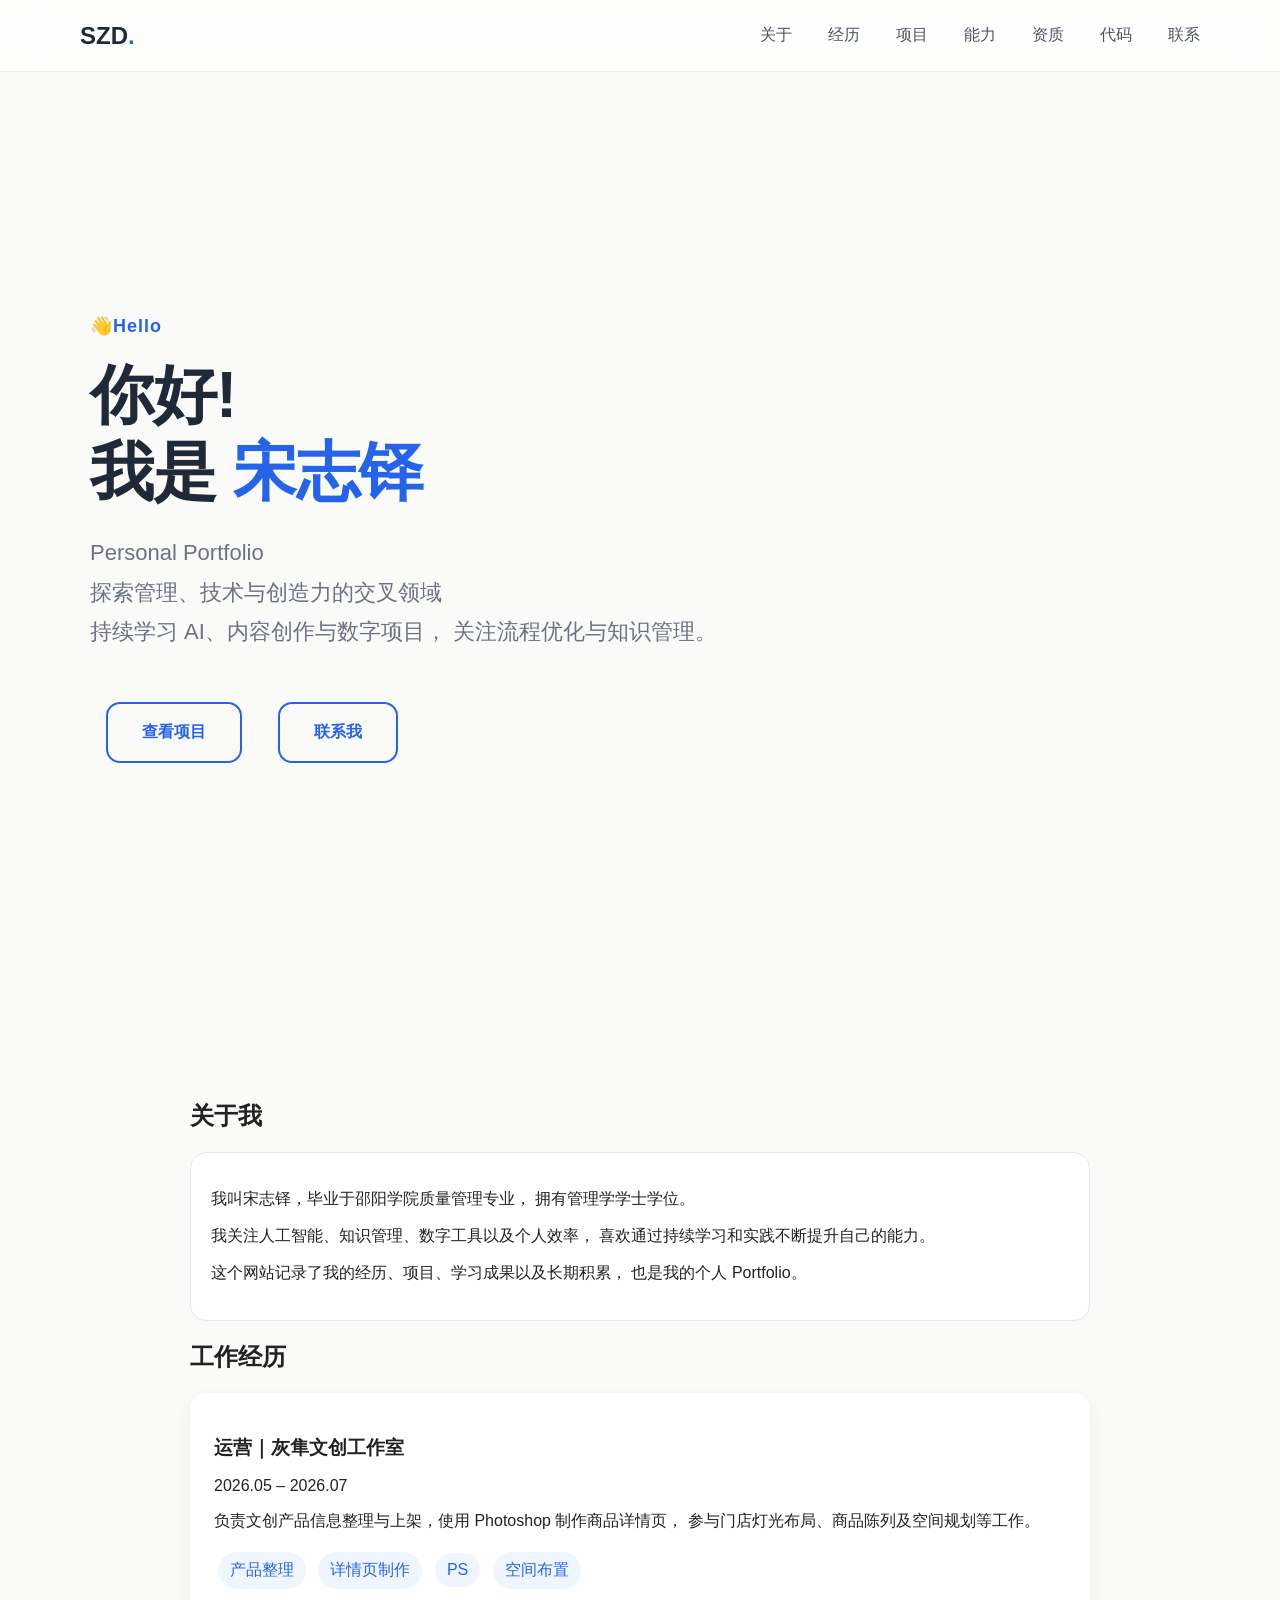
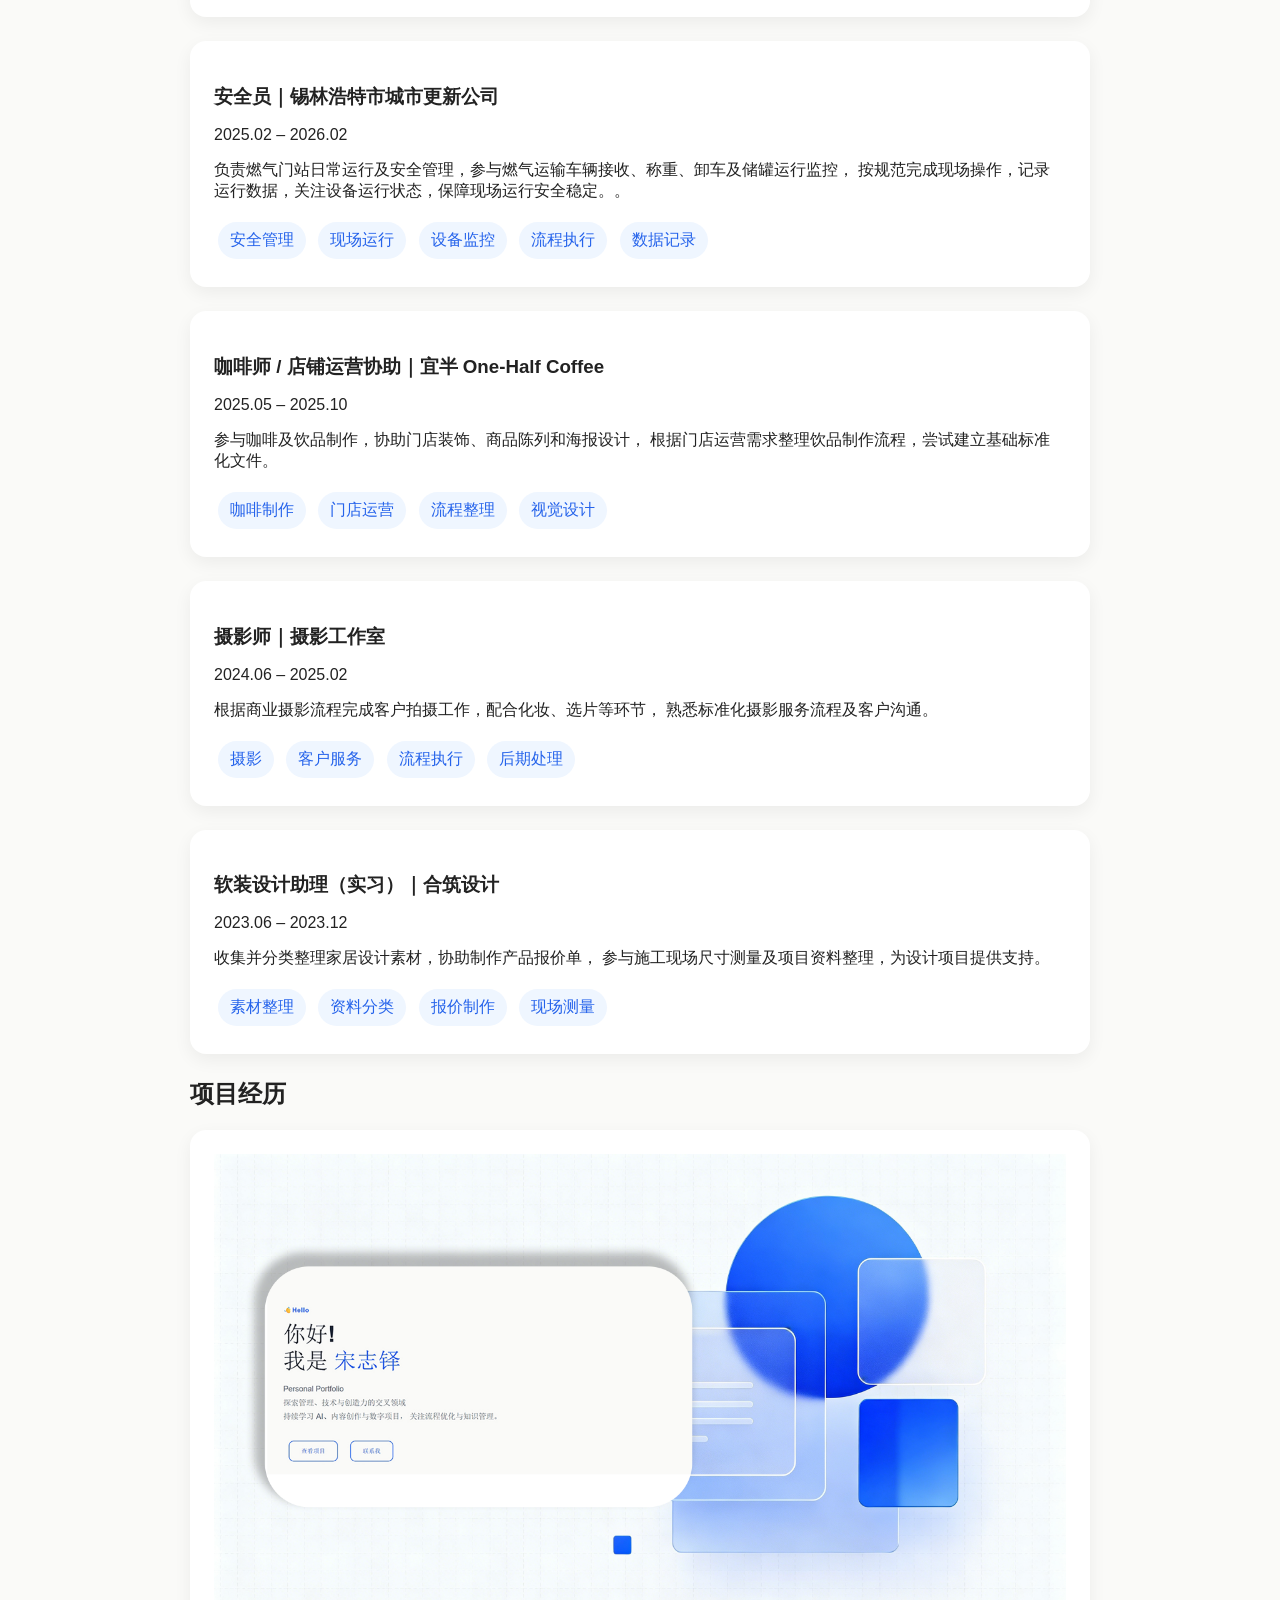
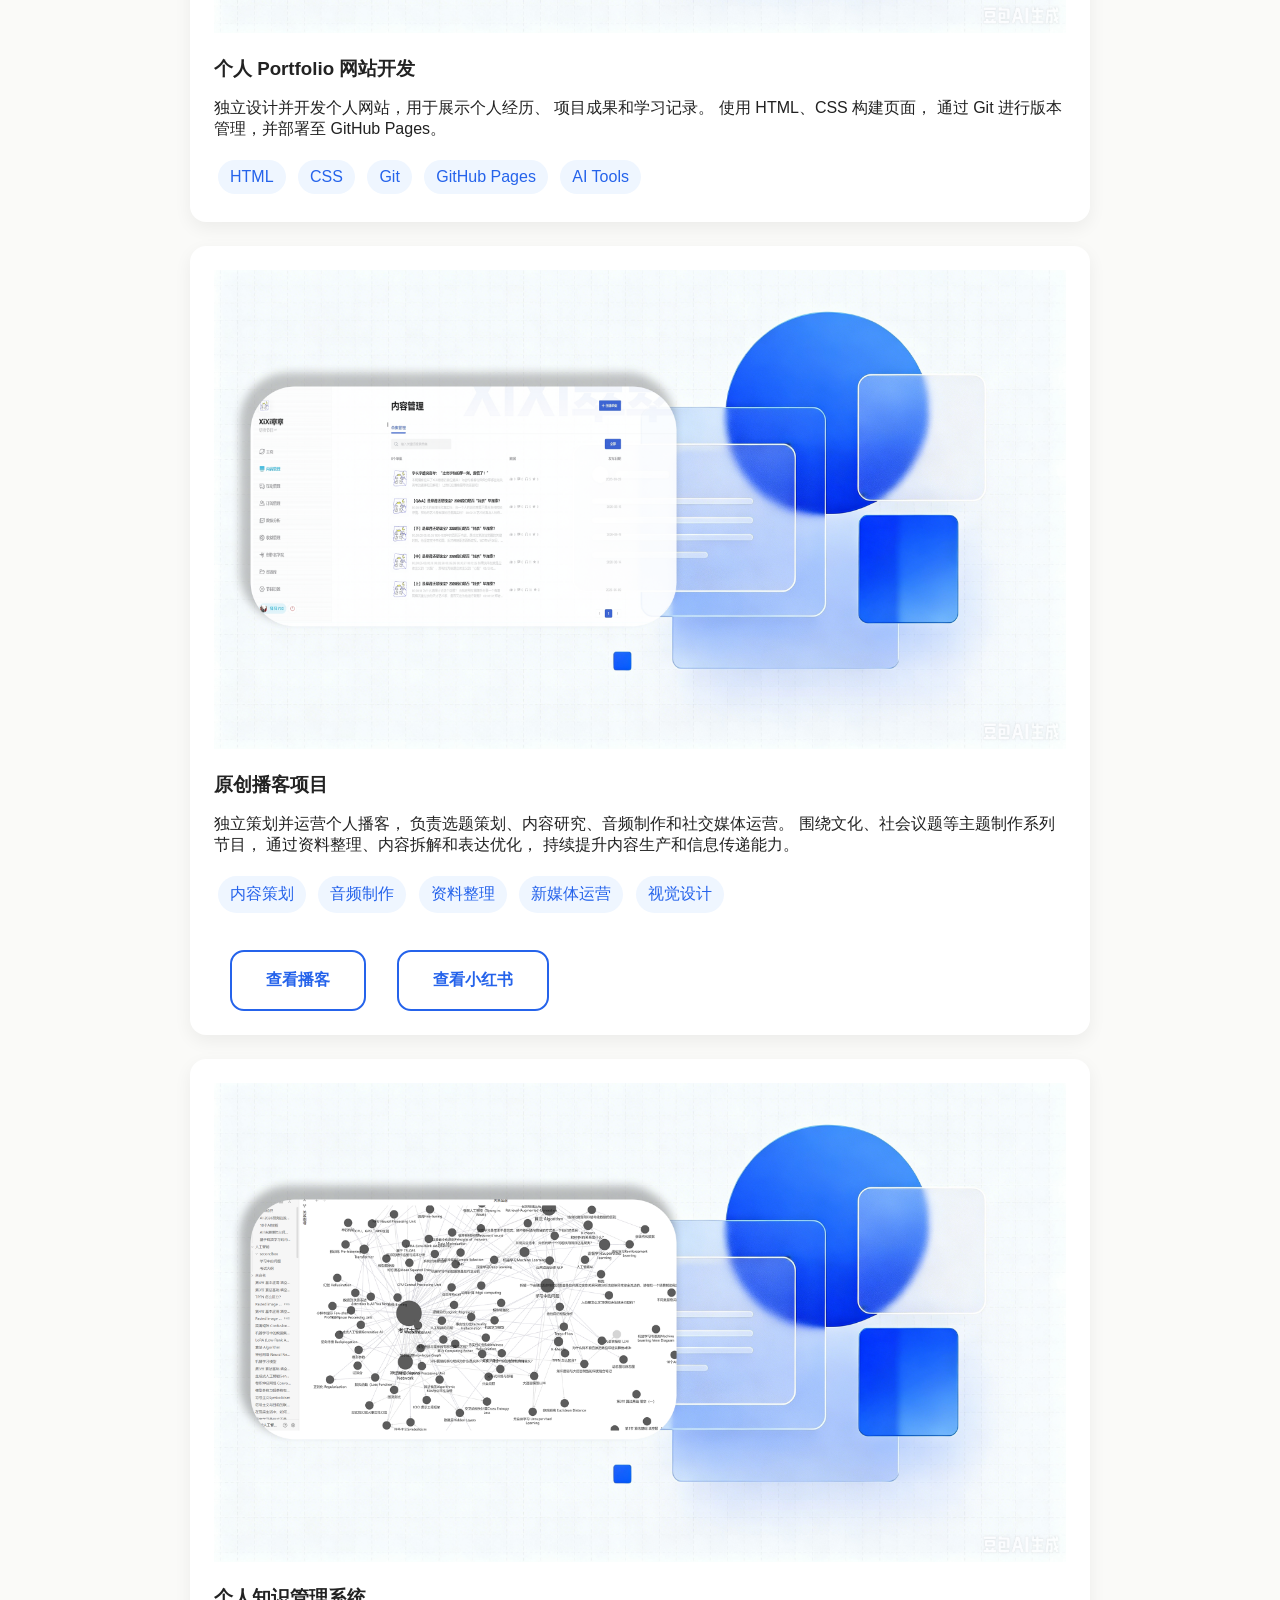
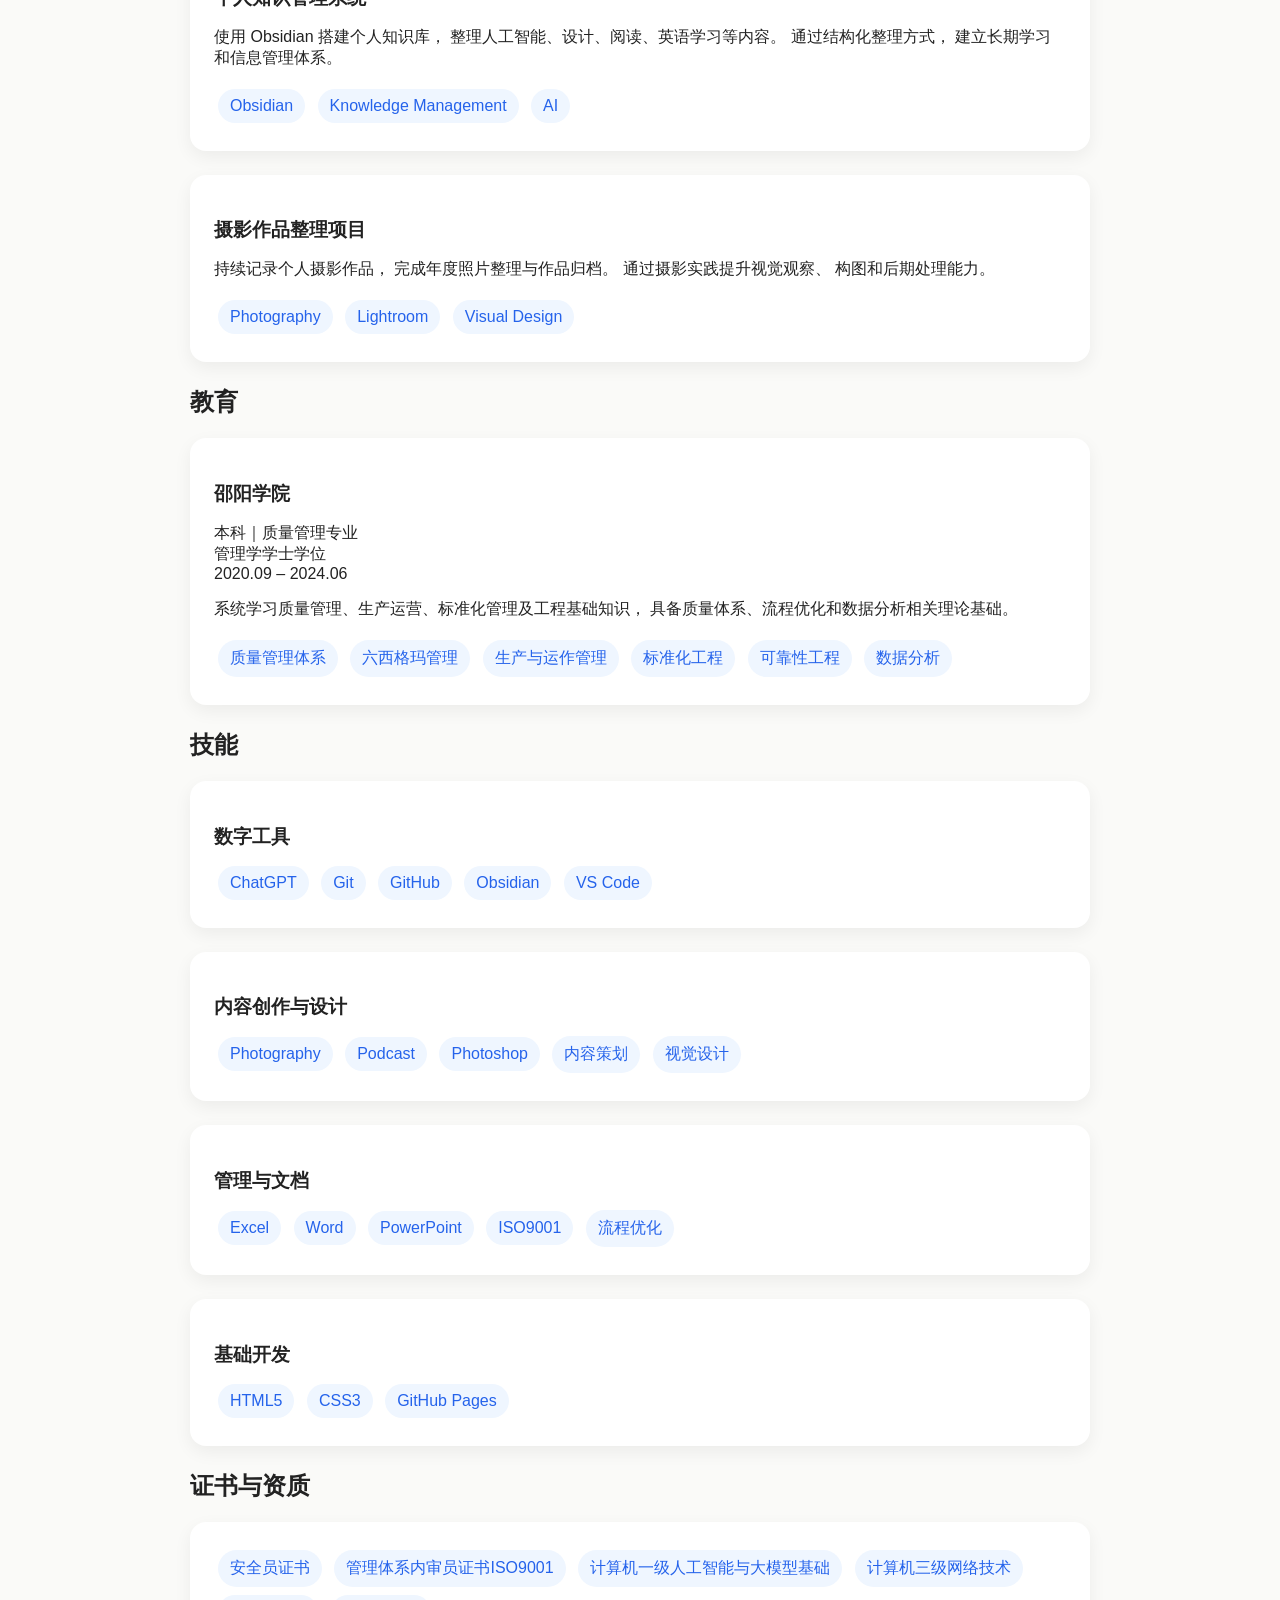
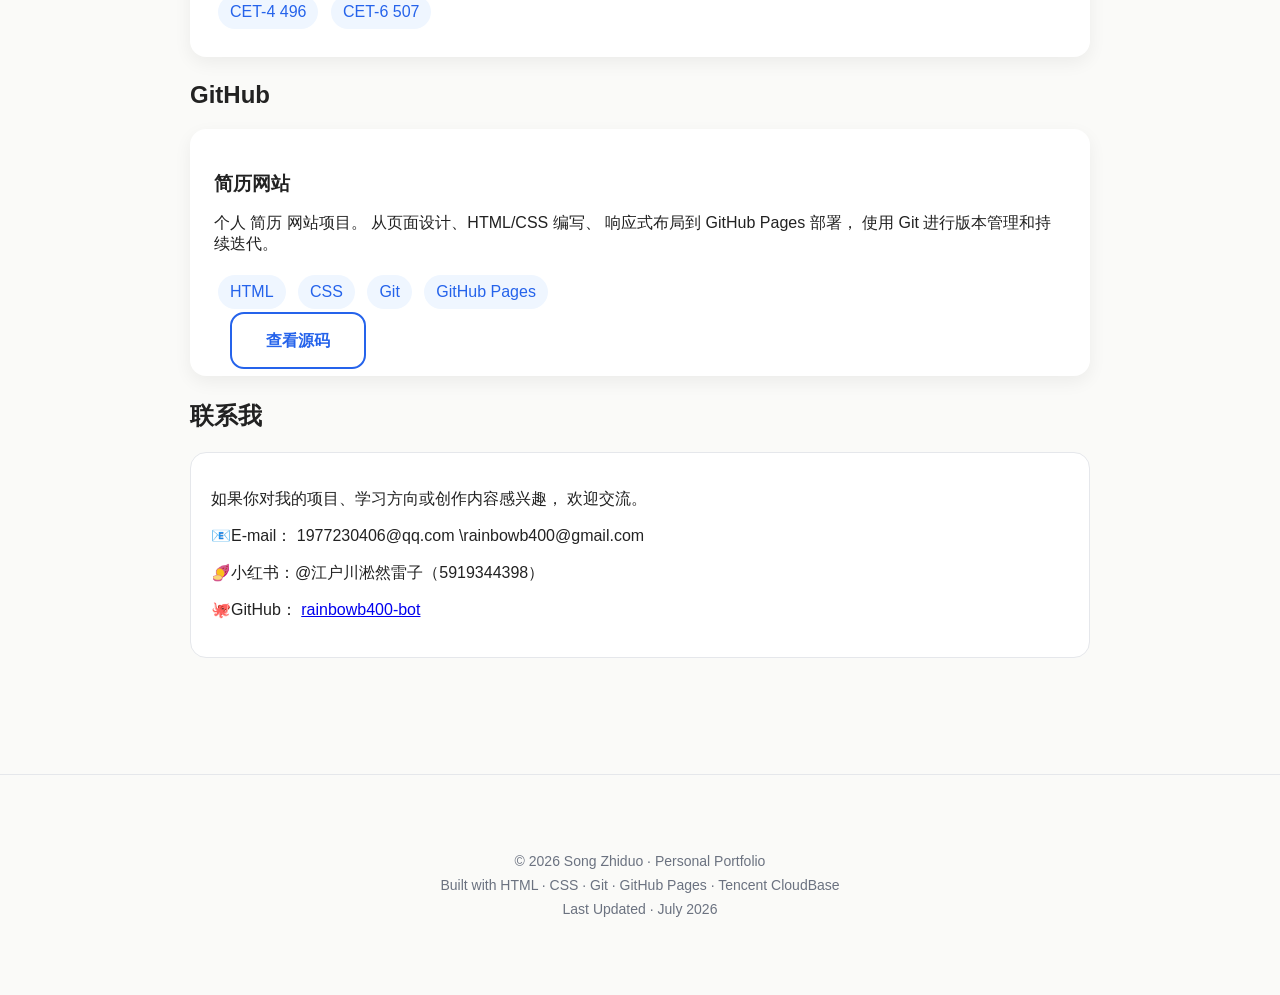
==== index.html @ b96d6a2a "update PROJECT_CONTEXT.md" ====
<!doctype html>
<html lang="zh-CN">

<head>

    <meta charset="utf-8">

    <meta name="viewport" content="width=device-width, initial-scale=1">

    <title>宋志铎 · Personal Portfolio</title>

    <meta name="description"
        content="Song Zhiduo personal resume website. Quality Management graduate with experience in safety management, AI tools, and digital projects.">

    <meta name="keywords"
        content="Song Zhiduo, resume, quality management, QA, AI, GitHub, portfolio">

    <meta name="author" content="Song Zhiduo">
    


<!-- Open Graph -->

<meta property="og:title" content="宋志铎 · Personal Portfolio">

<meta property="og:description" content="个人作品集网站，展示项目经历、内容创作、数字工具与实践经验。">

<meta property="og:type" content="website">

<meta property="og:image" content="assets/preview.png">

<meta property="og:url" content="https://songzhiduo-portfolio-d3a62b54c6c-1453799877.tcloudbaseapp.com">

    <link rel="icon" type="image/png" href="assets/favicon.png">

    <link rel="stylesheet" href="style.css">

</head>


<body>


<header class="hero">

    <div class="hero-container">

        <div class="hero-text">

            <p class="welcome">👋Hello</p>


            <h1>
                你好!<br>
                我是 <span>宋志铎</span>
            </h1>


            <p class="description">

                Personal Portfolio<br>

                探索管理、技术与创造力的交叉领域

               <br>

                持续学习 AI、内容创作与数字项目，
                关注流程优化与知识管理。

            </p>


            <div class="hero-buttons">

                <a href="#projects" class="secondary-btn">
    查看项目
</a>


                <a href="#contact" class="secondary-btn">
                    联系我
                </a>

            </div>


        </div>

    </div>

</header>



<nav class="navbar">


    <div class="logo">
    SZD<span>.</span>
</div>



    <div class="nav-links">

    <a href="#about">关于</a>

    <a href="#exp">经历</a>

    <a href="#projects">项目</a>

    <a href="#skills">能力</a>

    <a href="#certificates">资质</a>

    <a href="#github">代码</a>

    <a href="#contact">联系</a>

</div>


</nav>



<main class="wrap">



<section id="about">

    <h2>关于我</h2>

    <div class="card">

        <p>
            我叫宋志铎，毕业于邵阳学院质量管理专业，
            拥有管理学学士学位。
        </p>

        <p>
            我关注人工智能、知识管理、数字工具以及个人效率，
            喜欢通过持续学习和实践不断提升自己的能力。
        </p>

        <p>
            这个网站记录了我的经历、项目、学习成果以及长期积累，
            也是我的个人 Portfolio。
        </p>

    </div>

</section>





<section id="exp">

    <h2>工作经历</h2>

    <div class="project-card">

        <h3>运营｜灰隼文创工作室</h3>

        <p>2026.05 – 2026.07</p>

        <p>
            负责文创产品信息整理与上架，使用 Photoshop 制作商品详情页，
            参与门店灯光布局、商品陈列及空间规划等工作。
        </p>

        <div class="chips">
            <span>产品整理</span>
            <span>详情页制作</span>
            <span>PS</span>
            <span>空间布置</span>
        </div>

    </div>


    <div class="project-card">

        <h3>安全员｜锡林浩特市城市更新公司</h3>

        <p>2025.02 – 2026.02</p>

        <p>
            负责燃气门站日常运行及安全管理，参与燃气运输车辆接收、称重、卸车及储罐运行监控，
            按规范完成现场操作，记录运行数据，关注设备运行状态，保障现场运行安全稳定。。
        </p>

        <div class="chips">
            <span>安全管理</span>
            <span>现场运行</span>
            <span>设备监控</span>
            <span>流程执行</span>
            <span>数据记录</span>
        </div>

    </div>


    <div class="project-card">

        <h3>咖啡师 / 店铺运营协助｜宜半 One-Half Coffee</h3>

        <p>2025.05 – 2025.10</p>

        <p>
            参与咖啡及饮品制作，协助门店装饰、商品陈列和海报设计，
            根据门店运营需求整理饮品制作流程，尝试建立基础标准化文件。
        </p>

        <div class="chips">
            <span>咖啡制作</span>
            <span>门店运营</span>
            <span>流程整理</span>
            <span>视觉设计</span>
        </div>

    </div>


    <div class="project-card">

        <h3>摄影师｜摄影工作室</h3>

        <p>2024.06 – 2025.02</p>

        <p>
            根据商业摄影流程完成客户拍摄工作，配合化妆、选片等环节，
            熟悉标准化摄影服务流程及客户沟通。
        </p>

        <div class="chips">
            <span>摄影</span>
            <span>客户服务</span>
            <span>流程执行</span>
            <span>后期处理</span>
        </div>

    </div>


    <div class="project-card">

        <h3>软装设计助理（实习）｜合筑设计</h3>

        <p>2023.06 – 2023.12</p>

        <p>
            收集并分类整理家居设计素材，协助制作产品报价单，
            参与施工现场尺寸测量及项目资料整理，为设计项目提供支持。
        </p>

        <div class="chips">
            <span>素材整理</span>
            <span>资料分类</span>
            <span>报价制作</span>
            <span>现场测量</span>
        </div>

    </div>

</section>





<section id="projects">

    <h2>项目经历</h2>


    <div class="project-card">
<img
    loading="lazy"
    src="assets/covers/portfolio-cover.png"
    alt="Personal Portfolio"
    class="project-cover">
        <h3>个人 Portfolio 网站开发</h3>

        <p>
            独立设计并开发个人网站，用于展示个人经历、
            项目成果和学习记录。

            使用 HTML、CSS 构建页面，
            通过 Git 进行版本管理，并部署至 GitHub Pages。
        </p>

        <div class="chips">

            <span>HTML</span>
            <span>CSS</span>
            <span>Git</span>
            <span>GitHub Pages</span>
            <span>AI Tools</span>

        </div>

    </div>

<div class="project-card">
<img
loading="lazy"
    src="assets/covers/podcast-cover.png"
    alt="Podcast Project"
    class="project-cover">
    <h3>原创播客项目</h3>

    <p>
        独立策划并运营个人播客，
        负责选题策划、内容研究、音频制作和社交媒体运营。

        围绕文化、社会议题等主题制作系列节目，
        通过资料整理、内容拆解和表达优化，
        持续提升内容生产和信息传递能力。
    </p>


    <div class="chips">

        <span>内容策划</span>
        <span>音频制作</span>
        <span>资料整理</span>
        <span>新媒体运营</span>
        <span>视觉设计</span>

    </div>
<br>

    <div class="project-buttons">

        <a 
        class="secondary-btn"
        href="https://www.xiaoyuzhoufm.com/podcast/6a0ac9dcbf4b2a18244b3b80"
        target="_blank">

            查看播客

        </a>


        <a 
        class="secondary-btn"
        href="https://xhslink.com/m/wyo6wXmB4A"
        target="_blank">

            查看小红书

        </a>

    </div>


</div>

    <div class="project-card">
<img
loading="lazy"
    src="assets/covers/knowledge-cover.png"
    alt="Knowledge Management"
    class="project-cover">
        <h3>个人知识管理系统</h3>

        <p>
            使用 Obsidian 搭建个人知识库，
            整理人工智能、设计、阅读、英语学习等内容。

            通过结构化整理方式，
            建立长期学习和信息管理体系。
        </p>

        <div class="chips">

            <span>Obsidian</span>
            <span>Knowledge Management</span>
            <span>AI</span>

        </div>

    </div>



    <div class="project-card">

        <h3>摄影作品整理项目</h3>

        <p>
            持续记录个人摄影作品，
            完成年度照片整理与作品归档。

            通过摄影实践提升视觉观察、
            构图和后期处理能力。
        </p>

        <div class="chips">

            <span>Photography</span>
            <span>Lightroom</span>
            <span>Visual Design</span>

        </div>

    </div>


</section>





<section id="edu">

    <h2>教育</h2>

    <div class="project-card">

        <h3>邵阳学院</h3>

        <p>
            本科｜质量管理专业
            <br>
            管理学学士学位
            <br>
            2020.09 – 2024.06
        </p>

        <p>
            系统学习质量管理、生产运营、标准化管理及工程基础知识，
            具备质量体系、流程优化和数据分析相关理论基础。
        </p>

        <div class="chips">

            <span>质量管理体系</span>
            <span>六西格玛管理</span>
            <span>生产与运作管理</span>
            <span>标准化工程</span>
            <span>可靠性工程</span>
            <span>数据分析</span>

        </div>

    </div>

</section>





<section id="skills">

    <h2>技能</h2>


    <div class="project-card">

        <h3>数字工具</h3>

        <div class="chips">

            <span>ChatGPT</span>
            <span>Git</span>
            <span>GitHub</span>
            <span>Obsidian</span>
            <span>VS Code</span>

        </div>

    </div>


    <div class="project-card">

        <h3>内容创作与设计</h3>

        <div class="chips">

            <span>Photography</span>
            <span>Podcast</span>
            <span>Photoshop</span>
            <span>内容策划</span>
            <span>视觉设计</span>

        </div>

    </div>


    <div class="project-card">

        <h3>管理与文档</h3>

        <div class="chips">

            <span>Excel</span>
            <span>Word</span>
            <span>PowerPoint</span>
            <span>ISO9001</span>
            <span>流程优化</span>

        </div>

    </div>


    <div class="project-card">

        <h3>基础开发</h3>

        <div class="chips">

            <span>HTML5</span>
            <span>CSS3</span>
            <span>GitHub Pages</span>

        </div>

    </div>


</section>






<section id="certificates">

    <h2>证书与资质</h2>

    <div class="project-card">

        <div class="chips">

            <span>安全员证书</span>
            <span>管理体系内审员证书ISO9001</span>
            <span>计算机一级人工智能与大模型基础</span>
            <span>计算机三级网络技术</span>
            <span>CET-4 496</span>
            <span>CET-6 507</span>

        </div>

    </div>

</section>




<section id="github">

    <h2>GitHub</h2>


    <div class="project-card">

        <h3>简历网站</h3>


        <p>
            个人 简历 网站项目。

            从页面设计、HTML/CSS 编写、
            响应式布局到 GitHub Pages 部署，
            使用 Git 进行版本管理和持续迭代。
        </p>


        <div class="chips">

            <span>HTML</span>
            <span>CSS</span>
            <span>Git</span>
            <span>GitHub Pages</span>

        </div>


        <br>


        <a 
        class="secondary-btn"
        href="https://github.com/rainbowb400-bot/resume-website"
        target="_blank">

            查看源码

        </a>


    </div>


</section>









<section id="contact">

    <h2>联系我</h2>

    <div class="card">

        <p>
            如果你对我的项目、学习方向或创作内容感兴趣，
            欢迎交流。
        </p>


        <p>
            📧E-mail：
            1977230406@qq.com
            
            \rainbowb400@gmail.com
        </p>


        <p>
            🍠小红书：@江户川淞然雷子（5919344398）
                       
            
        </p>


        <p>
            🐙GitHub：
            <a 
            href="https://github.com/rainbowb400-bot"
            target="_blank">
            
            rainbowb400-bot
            
            </a>
        </p>


    </div>

</section>




</main>
<footer class="footer">

    <div class="wrap">

        <p>© 2026 Song Zhiduo · Personal Portfolio</p>

        <p>Built with HTML · CSS · Git · GitHub Pages · Tencent CloudBase</p>

        <p>Last Updated · July 2026</p>

    </div>

</footer>



<script src="script.js"></script>


</body>

</html>
---- style.css ----
/* ===================================
   CSS Variables
=================================== */

:root {

    --primary: #2563EB;

    --background: #FAFAF8;

    --text: #1F2937;

    --gray: #6B7280;

    --card: #FFFFFF;

    --border: #E5E7EB;

    --radius: 16px;

    --transition: all .25s ease;

    --shadow-sm: 0 6px 18px rgba(0,0,0,.06);

    --shadow-lg: 0 16px 40px rgba(0,0,0,.10);

}


/* ===================================
   Global
=================================== */

body {

    margin: 0;

    font-family: Arial, sans-serif;

    background: var(--background);

    color: #222;

}


.wrap {

    max-width: 900px;

    margin: auto;

    padding: 20px;

}


img {

    max-width: 100%;

    height: auto;

}


/* ===================================
   Hero
=================================== */

.hero {

    min-height: 100vh;

    display: flex;

    align-items: center;

    padding: 80px 20px;

    background: var(--background);

}


.hero-container {

    width: 90%;

    max-width: 1100px;

    margin: auto;

}


.welcome {

    color: var(--primary);

    font-weight: 600;

    font-size: 18px;

    letter-spacing: 1px;

}


.hero h1 {

    font-size: 64px;

    line-height: 1.2;

    margin: 20px 0;

    color: var(--text);

    letter-spacing: -1px;

}


.hero span {

    color: var(--primary);

}


.description {

    color: var(--gray);

    font-size: 22px;

    line-height: 1.8;

    max-width: 650px;

}


.hero-buttons {

    margin-top: 50px;

    display: flex;

    gap: 20px;

}


/* ===================================
   Navigation
=================================== */

.navbar {

    position: fixed;

    top: 0;

    left: 0;

    width: 100%;

    height: 72px;

    display: flex;

    justify-content: space-between;

    align-items: center;

    padding: 0 80px;

    box-sizing: border-box;

    background: rgba(255,255,255,.75);

    backdrop-filter: blur(20px);

    border-bottom: 1px solid #ECECEC;

    z-index: 999;

}


.logo {

    font-size: 24px;

    font-weight: 700;

    color: var(--text);

}


.logo span {

    color: var(--primary);

}


.nav-links {

    display: flex;

    gap: 36px;

}


.nav-links a {

    text-decoration: none;

    color: #4B5563;

    font-size: 16px;

    transition: var(--transition);

}


.nav-links a:hover {

    color: var(--primary);

    transform: translateY(-2px);

}


/* ===================================
   Buttons
=================================== */

.btn {

    background: var(--primary);

    color: white;

    padding: 12px 20px;

    border-radius: 10px;

    text-decoration: none;

}


.primary-btn {

    background: var(--primary);

    color: white;

    padding: 18px 34px;

    border-radius: 14px;

    text-decoration: none;

    font-weight: 600;

    transition: var(--transition);

    box-shadow: 0 10px 30px rgba(37,99,235,.25);

}


.primary-btn:hover {

    transform: translateY(-3px);

    box-shadow: 0 18px 40px rgba(37,99,235,.35);

}


.secondary-btn {

    border: 2px solid var(--primary);

    color: var(--primary);

    padding: 18px 34px;

    border-radius: 14px;

    text-decoration: none;

    font-weight: 600;

    transition: var(--transition);
    
    margin-left: 16px;

}


.secondary-btn:hover {

    background: var(--primary);

    color: white;

    transform: translateY(-3px);

}


/* 项目按钮布局 */

.project-buttons {

    display: flex;

    gap: 15px;

    margin-top: 15px;

}



/* ===================================
   Cards
=================================== */

.card {

    background: var(--card);

    border: 1px solid var(--border);

    border-radius: var(--radius);

    padding: 20px;

    margin: 16px 0;

    transition: var(--transition);

}


.card:hover {

    transform: translateY(-4px);

    box-shadow: 0 12px 30px rgba(0,0,0,.08);

}


/* ===================================
   Chips
=================================== */

.chips span {

    display: inline-block;

    background: #EFF6FF;

    color: var(--primary);

    padding: 8px 12px;

    border-radius: 999px;

    margin: 4px;

    transition: var(--transition);

}


.chips span:hover {

    background: var(--primary);

    color: white;

    transform: translateY(-2px);

}


/* ===================================
   Projects
=================================== */

.project-card {

    background: var(--card);

    border-radius: var(--radius);

    padding: 24px;

    margin-bottom: 24px;

    box-shadow: var(--shadow-sm);

    transition: var(--transition);

}


.project-card:hover {

    transform: translateY(-6px);

    box-shadow: var(--shadow-lg);

}


.project-card h3 {

    margin-bottom: 12px;

}


.project-card p {

    margin-bottom: 16px;
    

}
/* ===================================
   Footer
=================================== */

.footer {

    margin-top: 80px;

    padding: 50px 20px;

    text-align: center;

    color: #6b7280;

    border-top: 1px solid #e5e7eb;

}

.footer p {

    margin: 8px 0;

    font-size: 14px;

}

/* ===================================
   Responsive
=================================== */

@media (max-width: 768px) {


    h1 {

        font-size: 32px;

    }


    h2 {

        font-size: 24px;

    }


    p {

        font-size: 16px;

        line-height: 1.6;

    }


  .navbar {

    flex-direction: column;

    gap: 15px;

    padding: 15px 20px;

    position: absolute;

    top: 0;

    left: 0;

    width: 100%;

    box-sizing: border-box;

    z-index: 999;

}


    .nav-links {

        width: 100%;

        display: flex;

        justify-content: center;

        flex-wrap: wrap;

        gap: 15px;

    }


    .wrap {

        padding: 0 20px;

    }


    .hero h1 {

        font-size: 38px;

    }


    .description {

        font-size: 18px;

    }


    .hero-buttons {

        flex-direction: column;

        gap: 15px;

    }


    .primary-btn,
    .secondary-btn {

    text-align: center;

    white-space: nowrap;

}

    .card {

        padding: 20px;

    }


    .project-card {

        padding: 20px;

    }

}
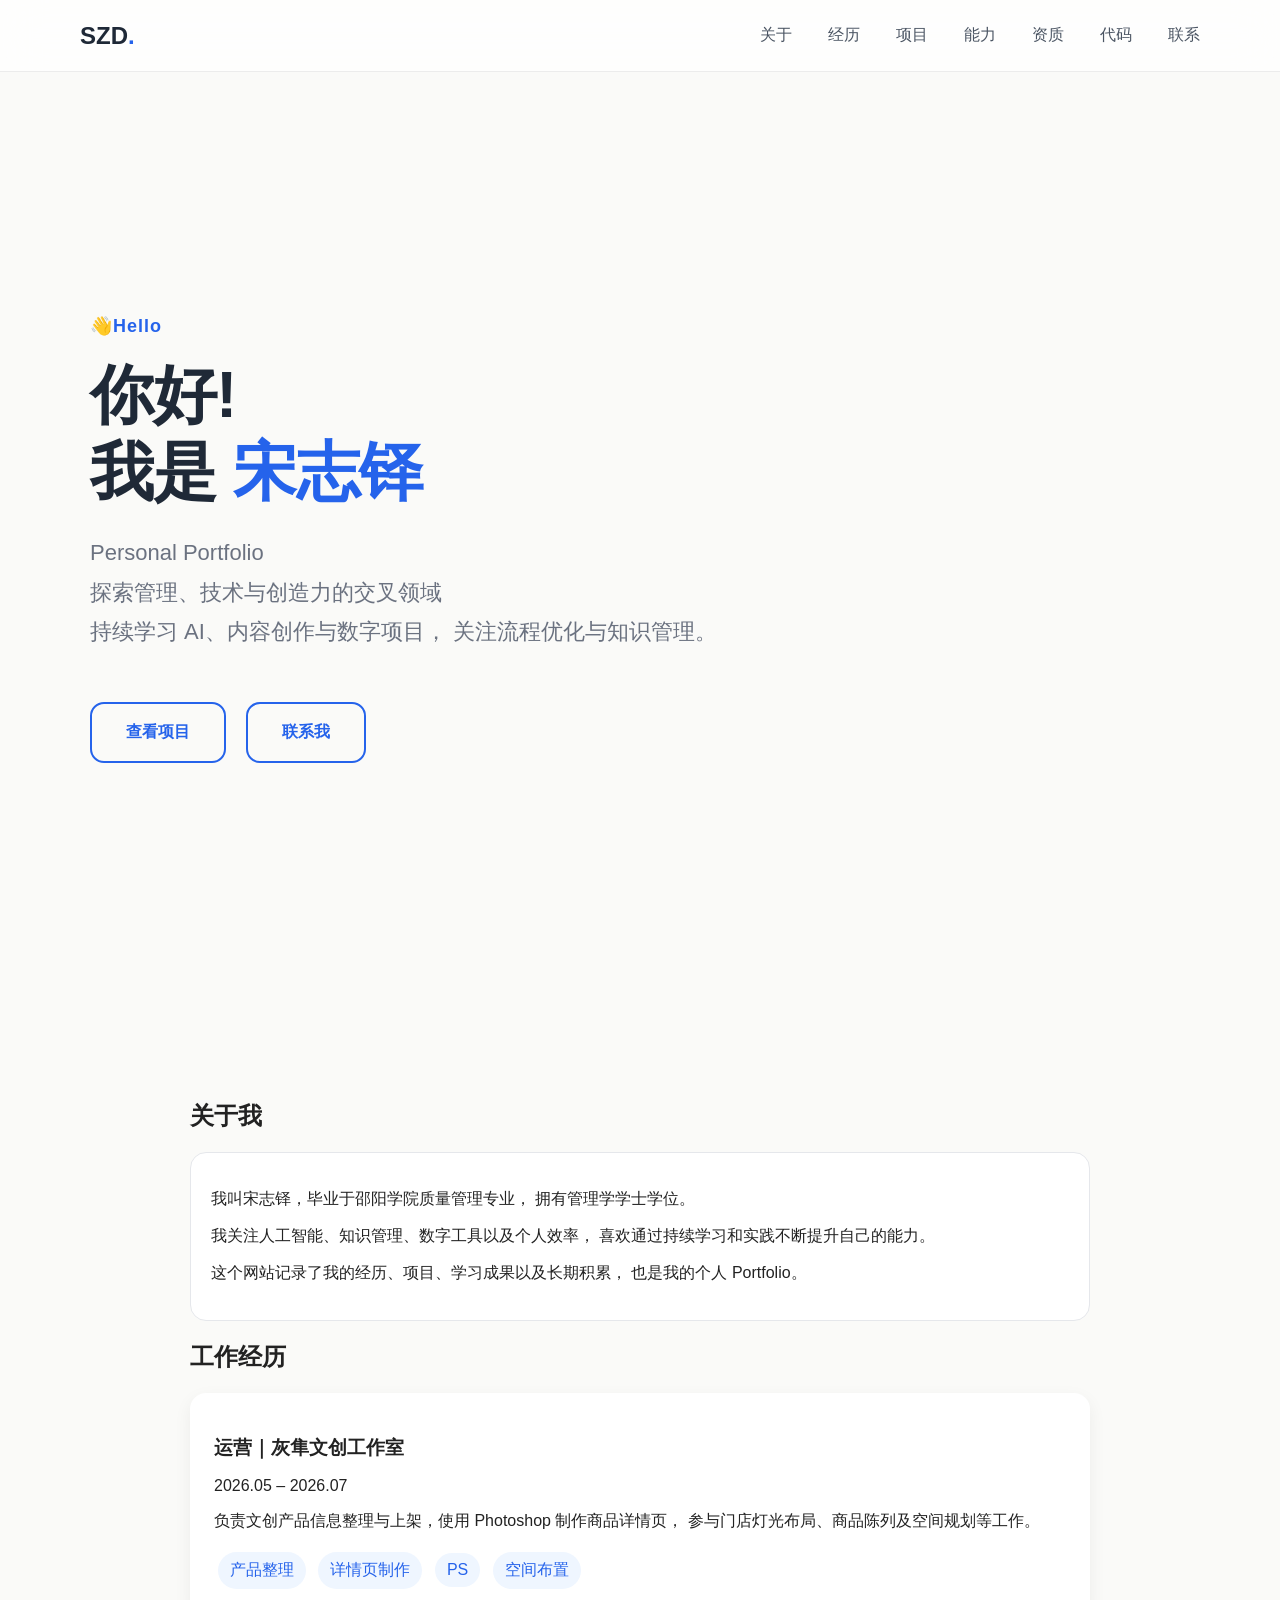
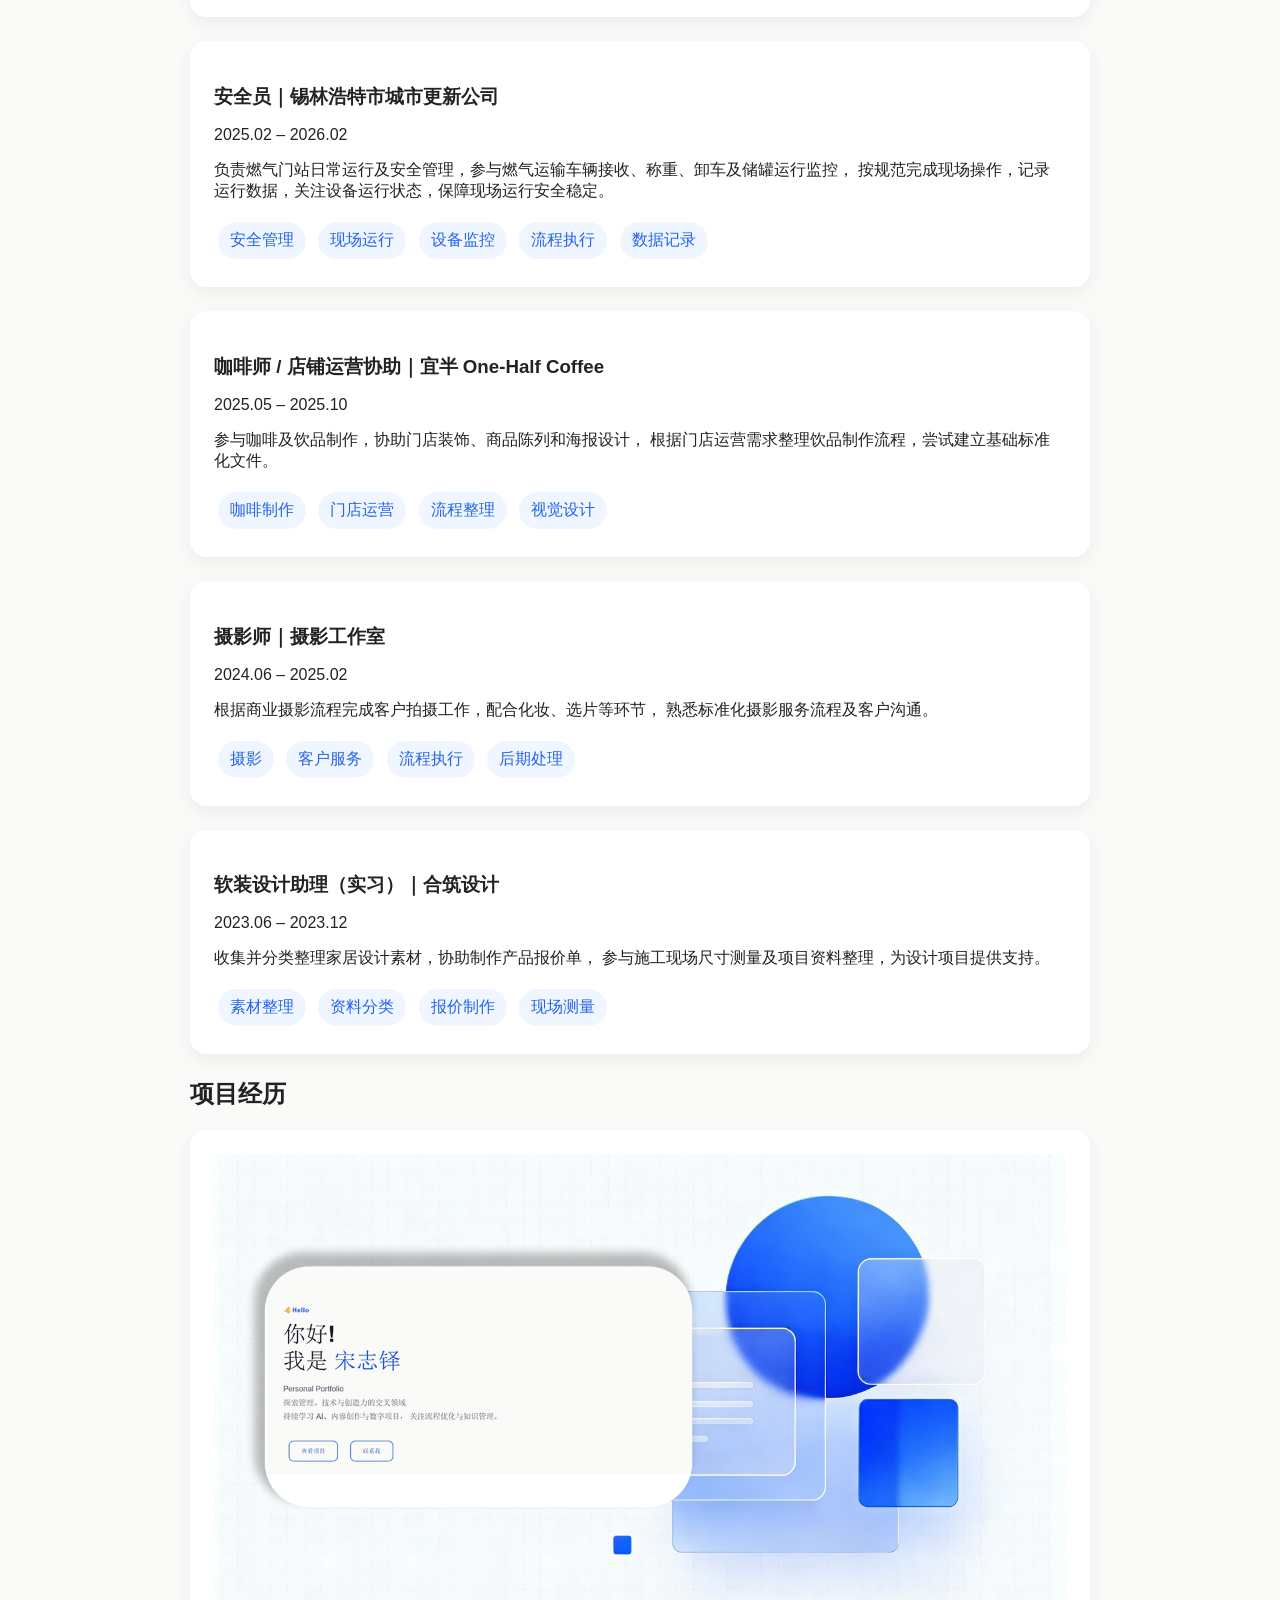
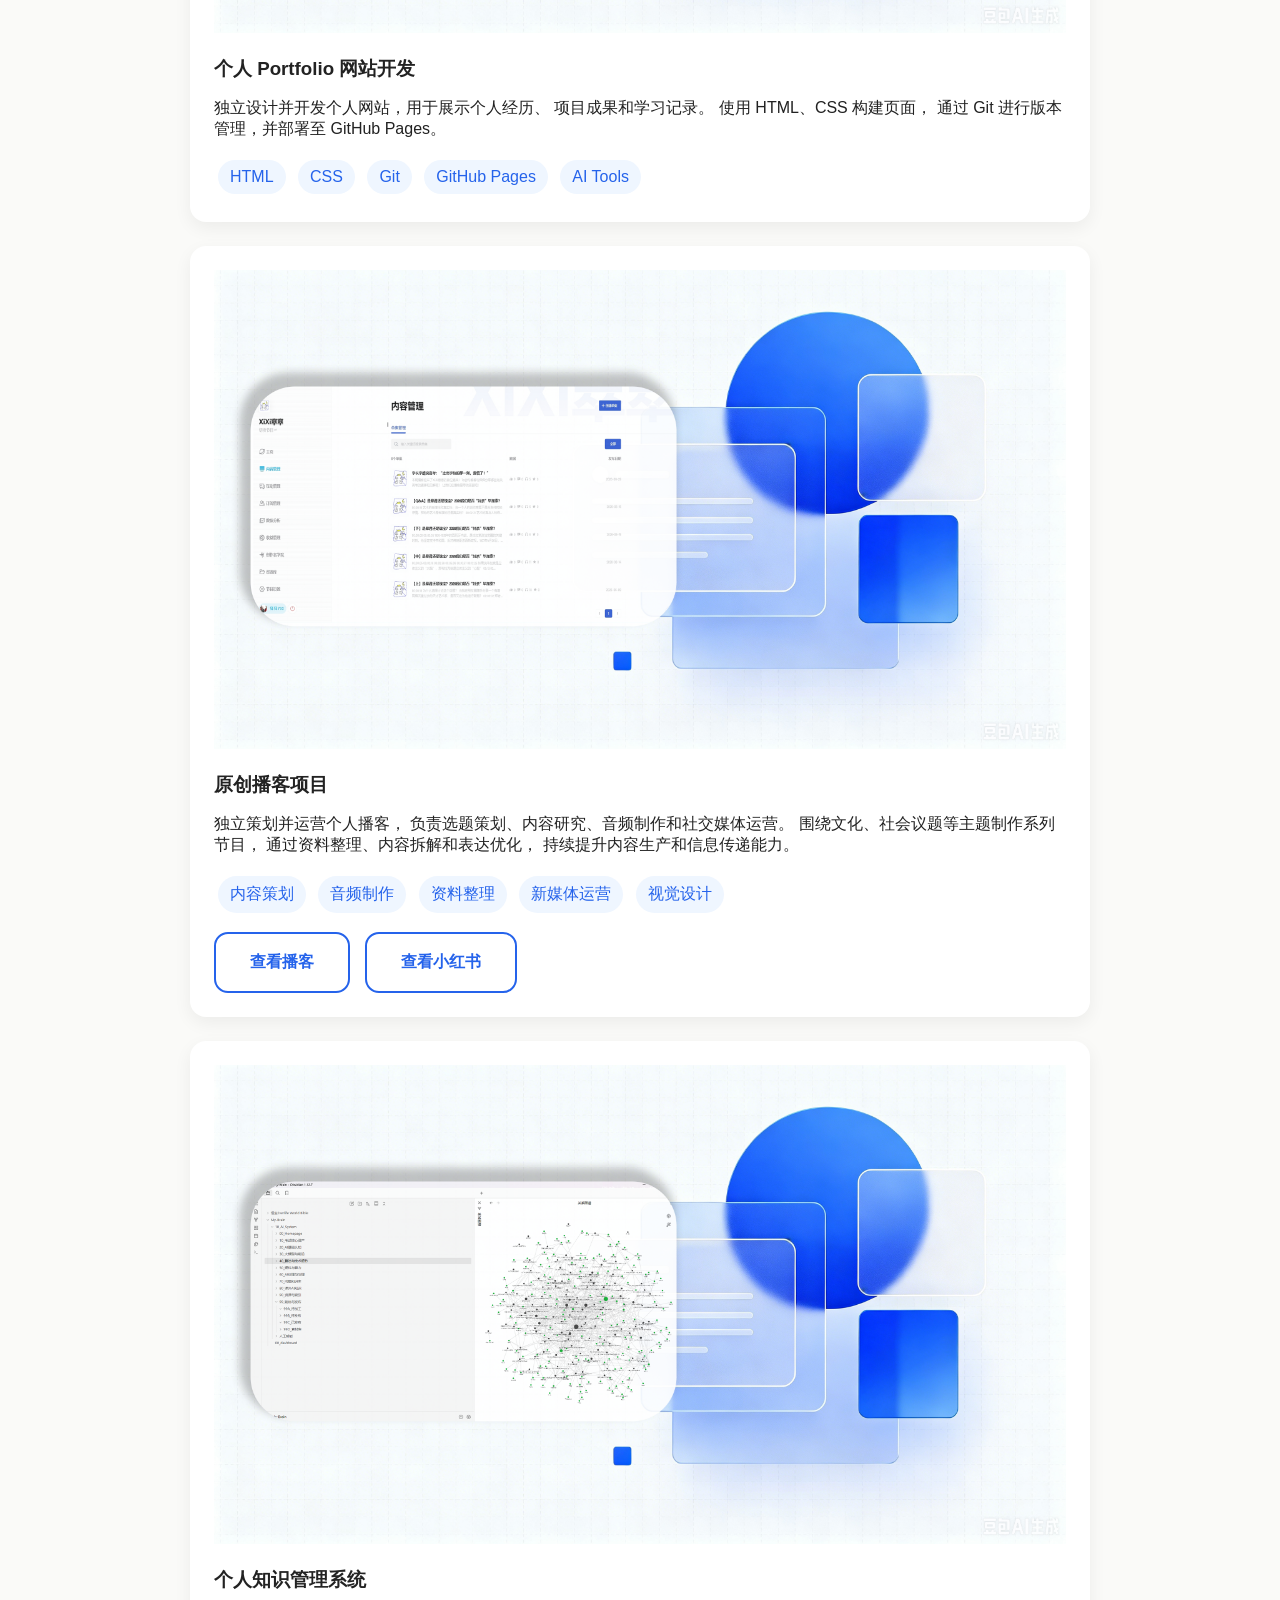
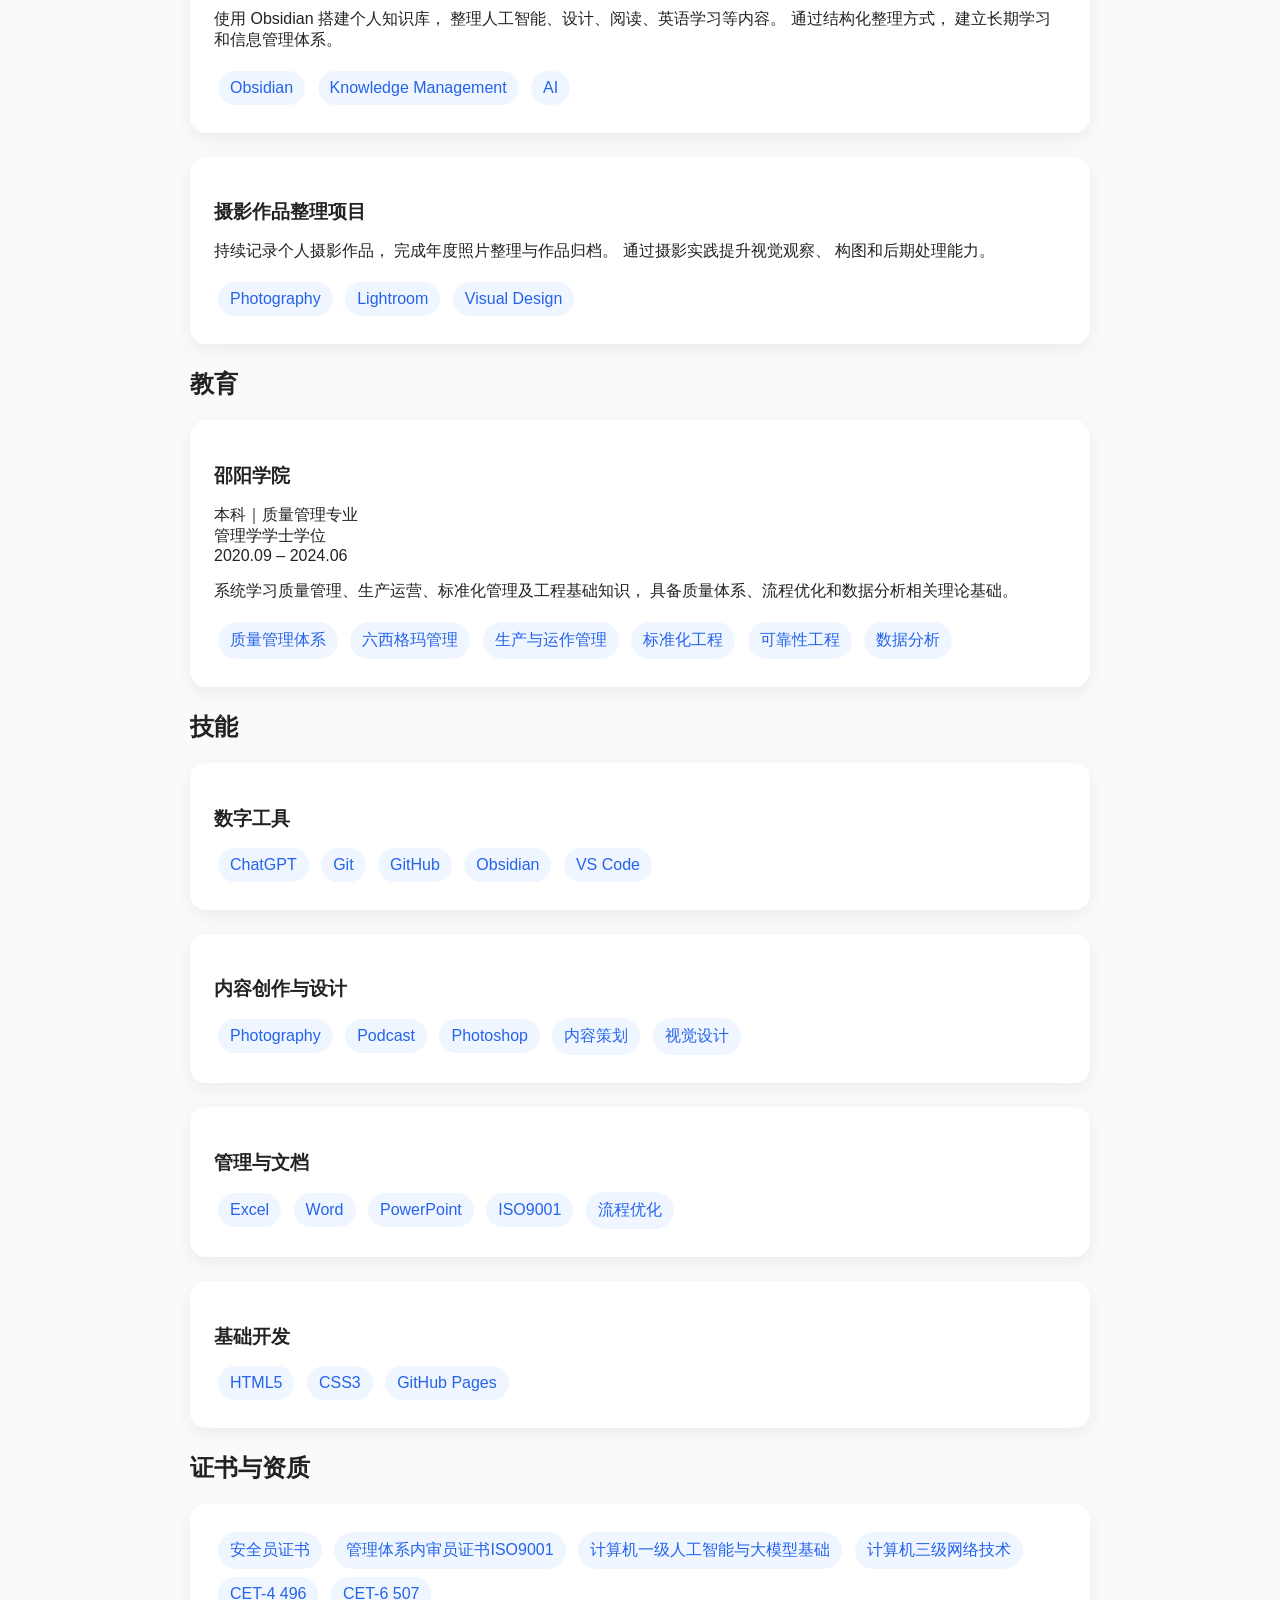
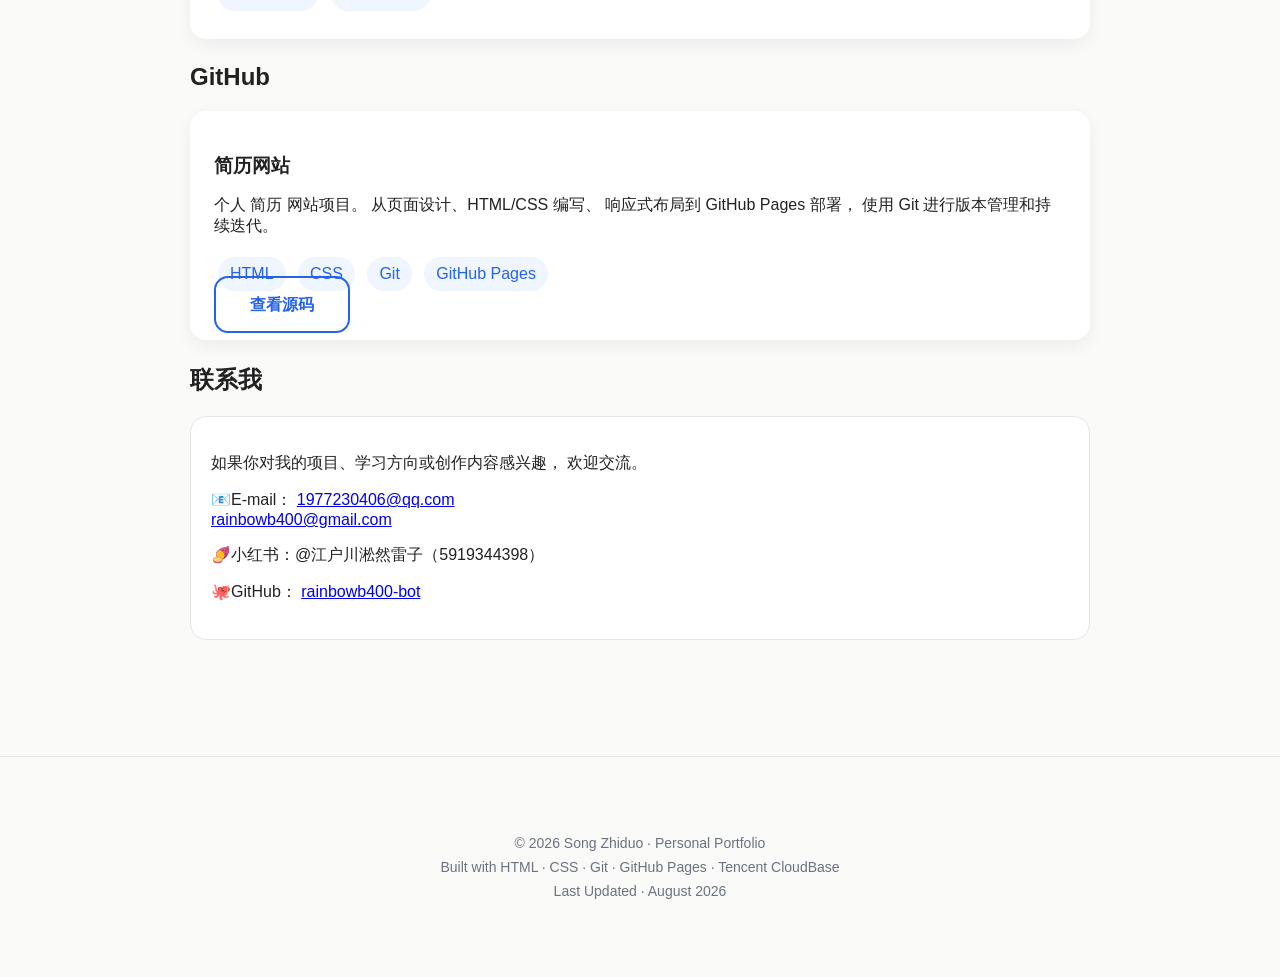
==== commit 213b6c43: "fix: polish contact info, anchor offset and external links" ====
--- a/index.html
+++ b/index.html
@@ -27,7 +27,7 @@
 
 <meta property="og:type" content="website">
 
-<meta property="og:image" content="assets/preview.png">
+<meta property="og:image" content="https://songzhiduo-portfolio-d3a62b54c6c-1453799877.tcloudbaseapp.com/assets/preview.png">
 
 <meta property="og:url" content="https://songzhiduo-portfolio-d3a62b54c6c-1453799877.tcloudbaseapp.com">
 
@@ -190,7 +190,7 @@
 
         <p>
             负责燃气门站日常运行及安全管理，参与燃气运输车辆接收、称重、卸车及储罐运行监控，
-            按规范完成现场操作，记录运行数据，关注设备运行状态，保障现场运行安全稳定。。
+            按规范完成现场操作，记录运行数据，关注设备运行状态，保障现场运行安全稳定。
         </p>
 
         <div class="chips">
@@ -332,14 +332,14 @@
         <span>视觉设计</span>
 
     </div>
-<br>
 
     <div class="project-buttons">
 
         <a 
         class="secondary-btn"
         href="https://www.xiaoyuzhoufm.com/podcast/6a0ac9dcbf4b2a18244b3b80"
-        target="_blank">
+        target="_blank"
+        rel="noopener noreferrer">
 
             查看播客
 
@@ -349,7 +349,8 @@
         <a 
         class="secondary-btn"
         href="https://xhslink.com/m/wyo6wXmB4A"
-        target="_blank">
+        target="_blank"
+        rel="noopener noreferrer">
 
             查看小红书
 
@@ -588,13 +589,11 @@
         </div>
 
 
-        <br>
-
-
         <a 
         class="secondary-btn"
         href="https://github.com/rainbowb400-bot/resume-website"
-        target="_blank">
+        target="_blank"
+        rel="noopener noreferrer">
 
             查看源码
 
@@ -628,9 +627,9 @@
 
         <p>
             📧E-mail：
-            1977230406@qq.com
-            
-            \rainbowb400@gmail.com
+            <a href="mailto:1977230406@qq.com">1977230406@qq.com</a>
+            <br>
+            <a href="mailto:rainbowb400@gmail.com">rainbowb400@gmail.com</a>
         </p>
 
 
@@ -645,7 +644,8 @@
             🐙GitHub：
             <a 
             href="https://github.com/rainbowb400-bot"
-            target="_blank">
+            target="_blank"
+            rel="noopener noreferrer">
             
             rainbowb400-bot
             
@@ -669,7 +669,7 @@
 
         <p>Built with HTML · CSS · Git · GitHub Pages · Tencent CloudBase</p>
 
-        <p>Last Updated · July 2026</p>
+        <p>Last Updated · August 2026</p>
 
     </div>
 
@@ -682,4 +682,4 @@
 
 </body>
 
-</html>+</html>
--- a/style.css
+++ b/style.css
@@ -31,6 +31,13 @@
    Global
 =================================== */
 
+html {
+
+    scroll-padding-top: 96px;
+
+}
+
+
 body {
 
     margin: 0;
@@ -303,8 +310,6 @@
     font-weight: 600;
 
     transition: var(--transition);
-    
-    margin-left: 16px;
 
 }
 
@@ -587,4 +592,4 @@
 
     }
 
-}+}
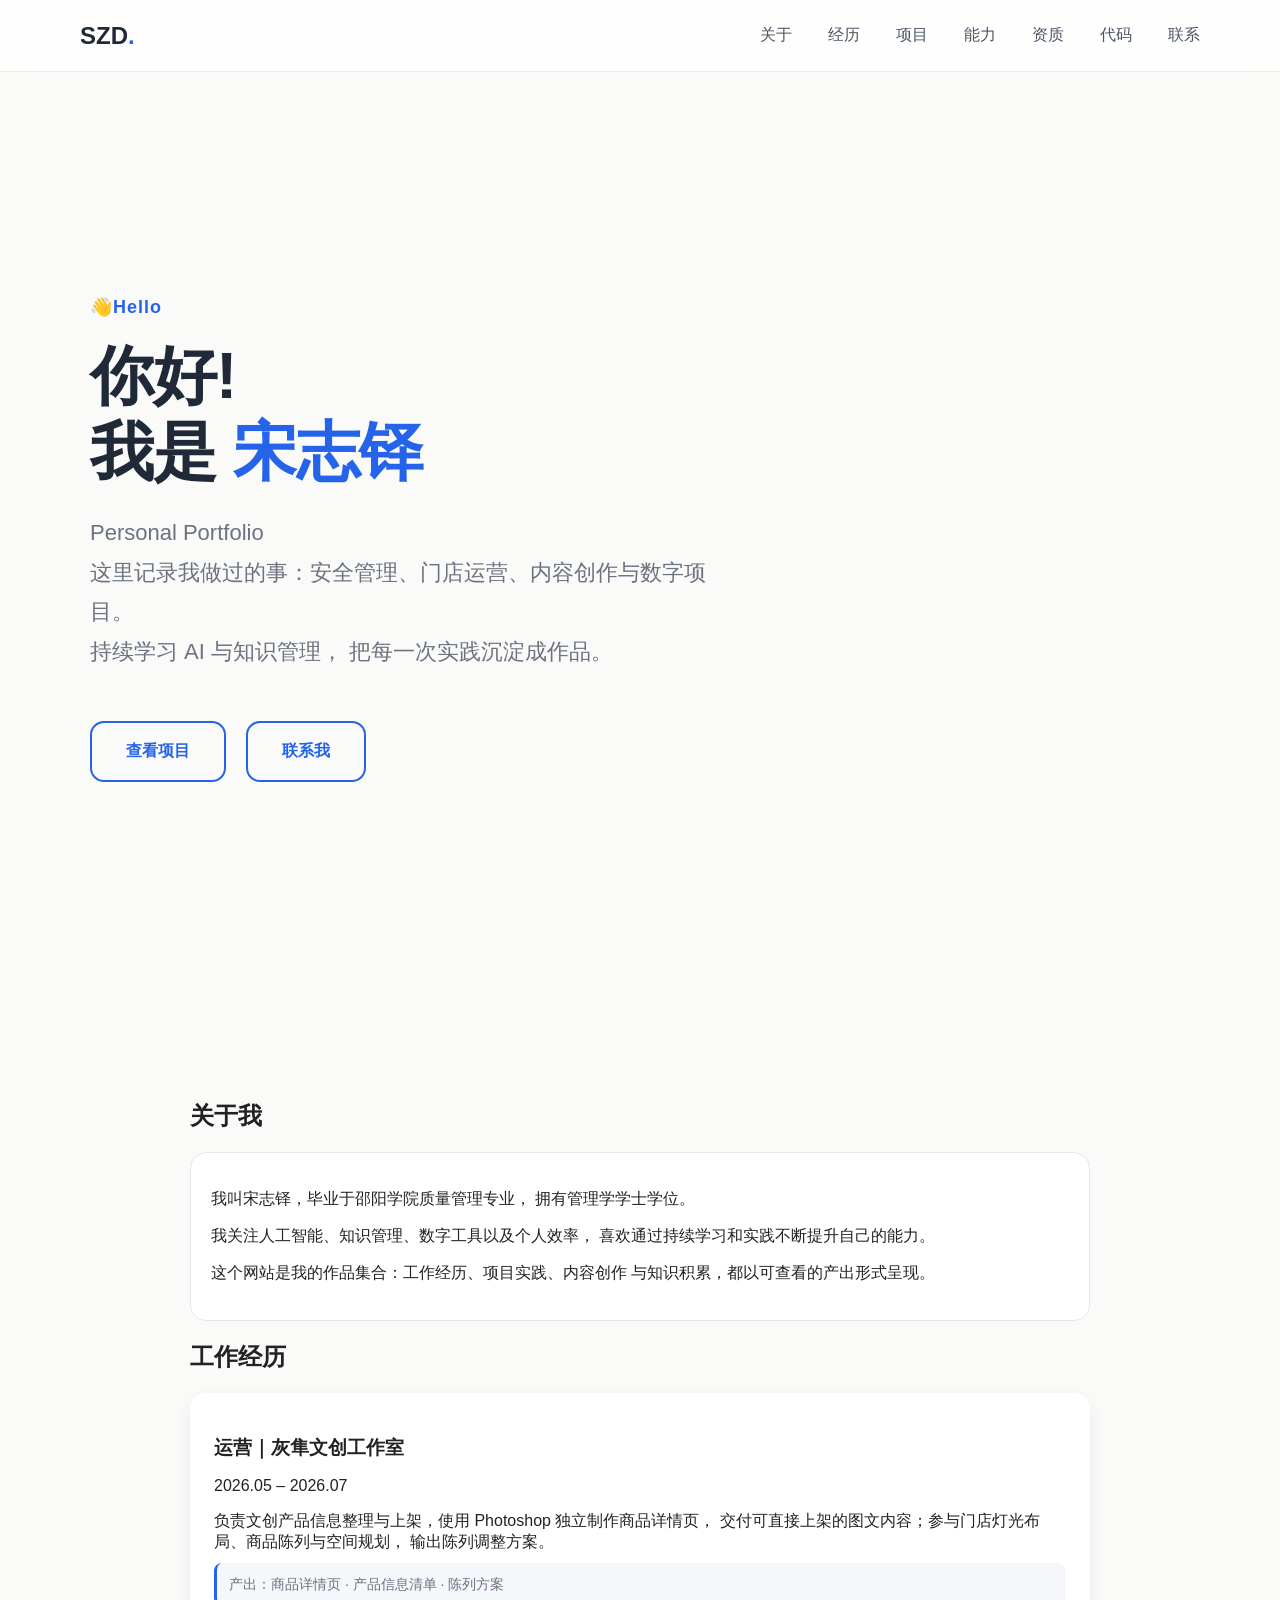
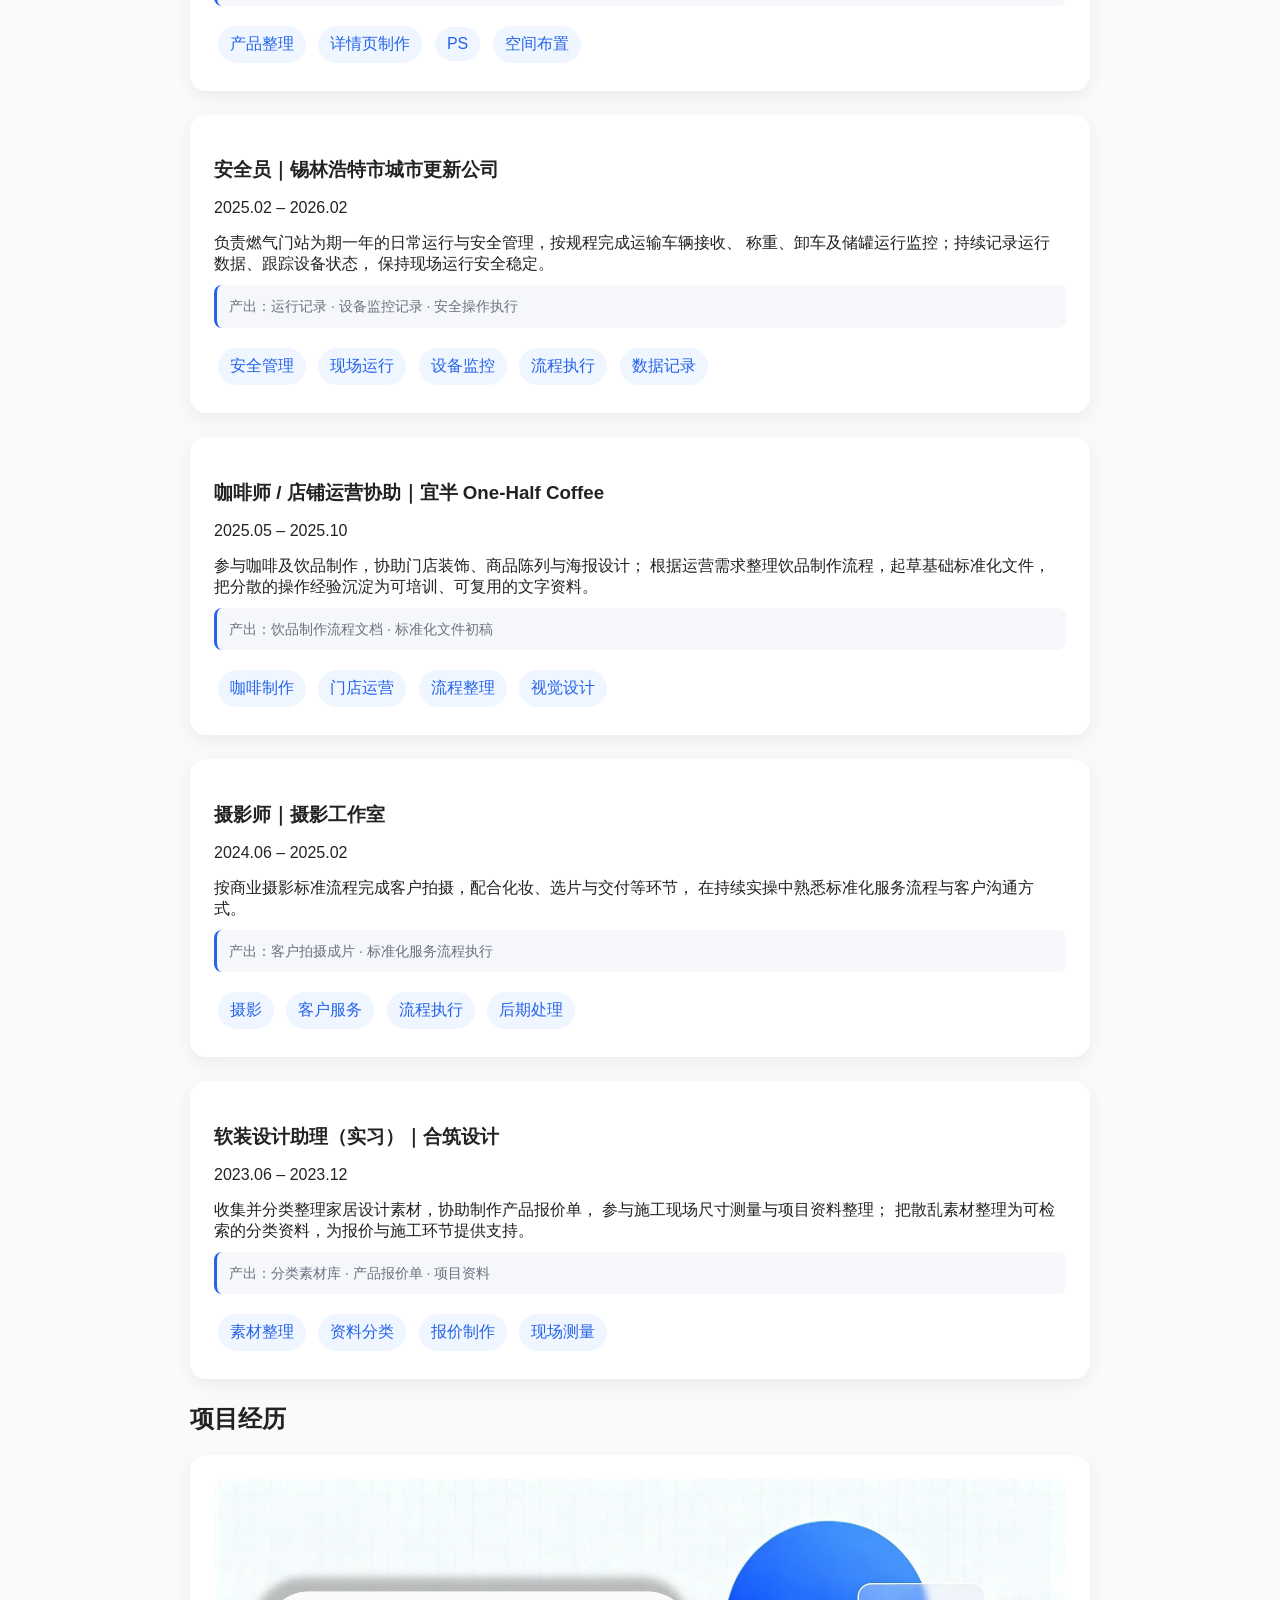
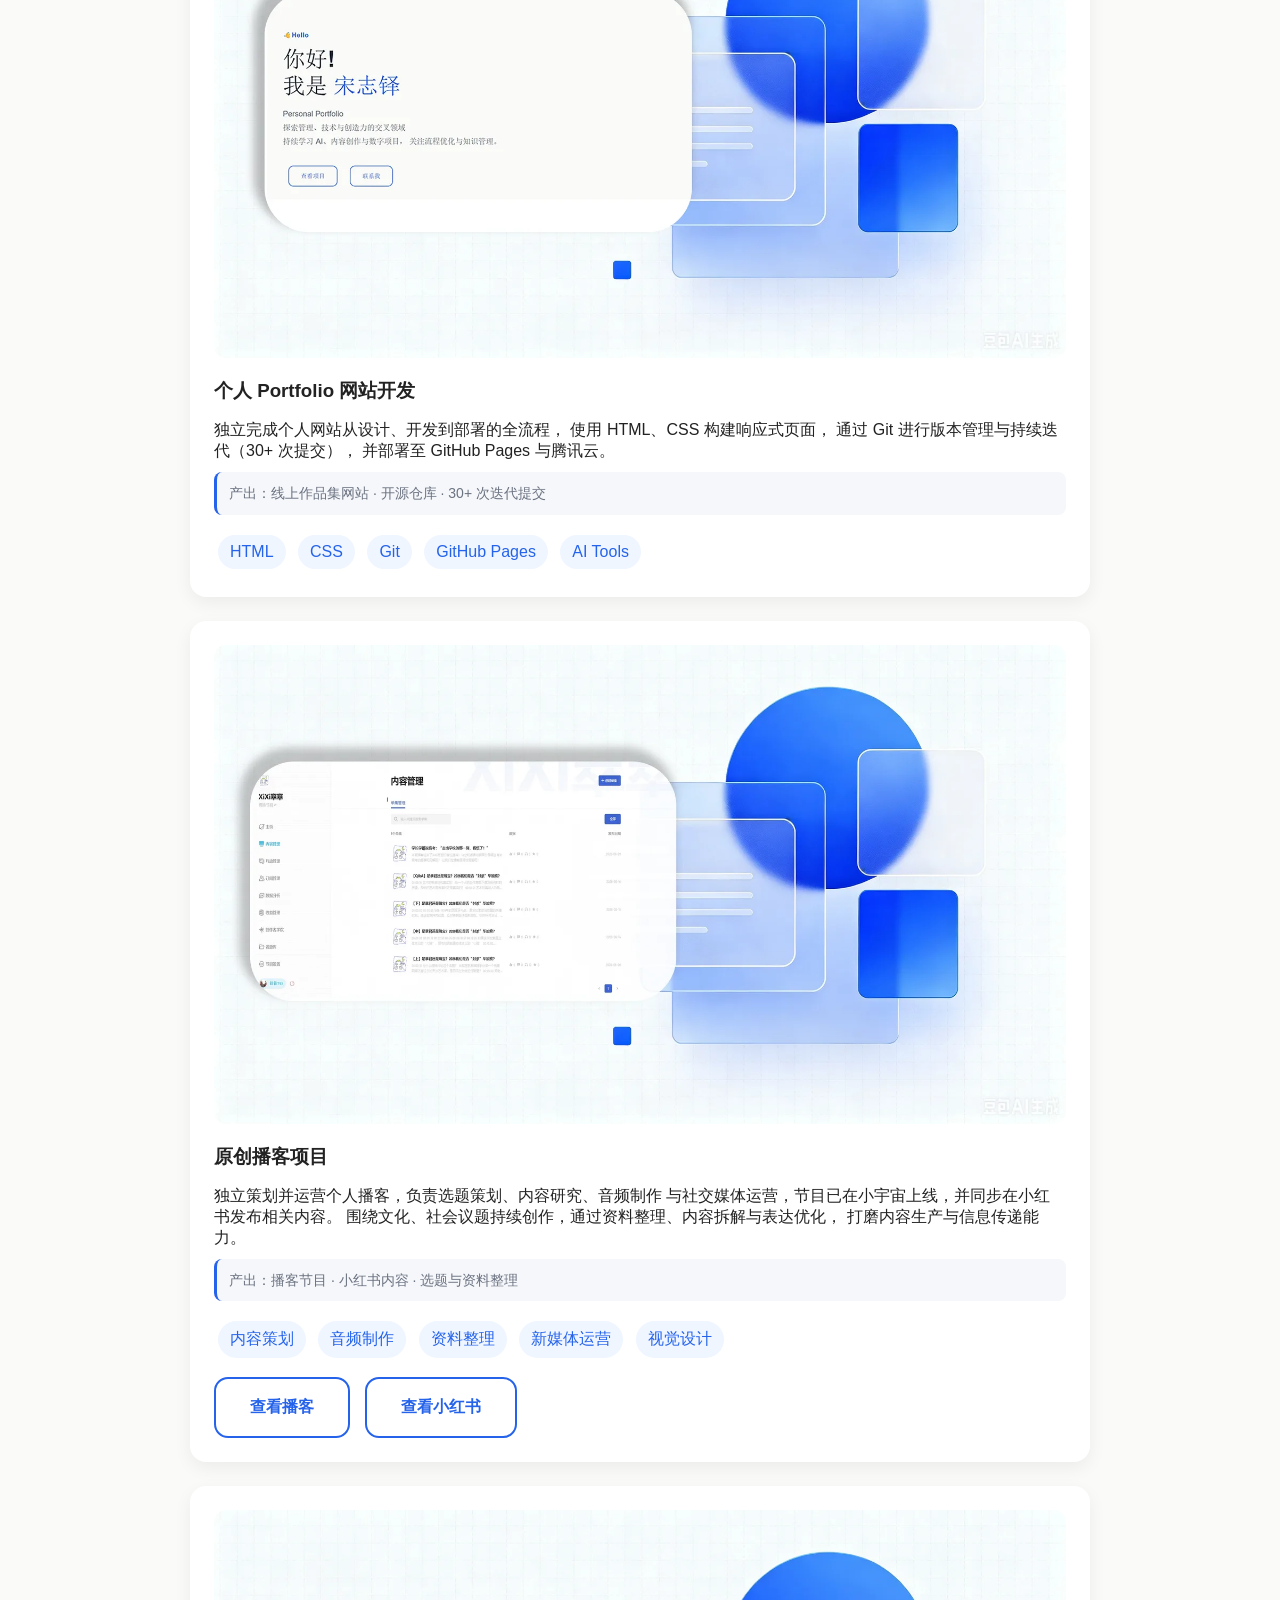
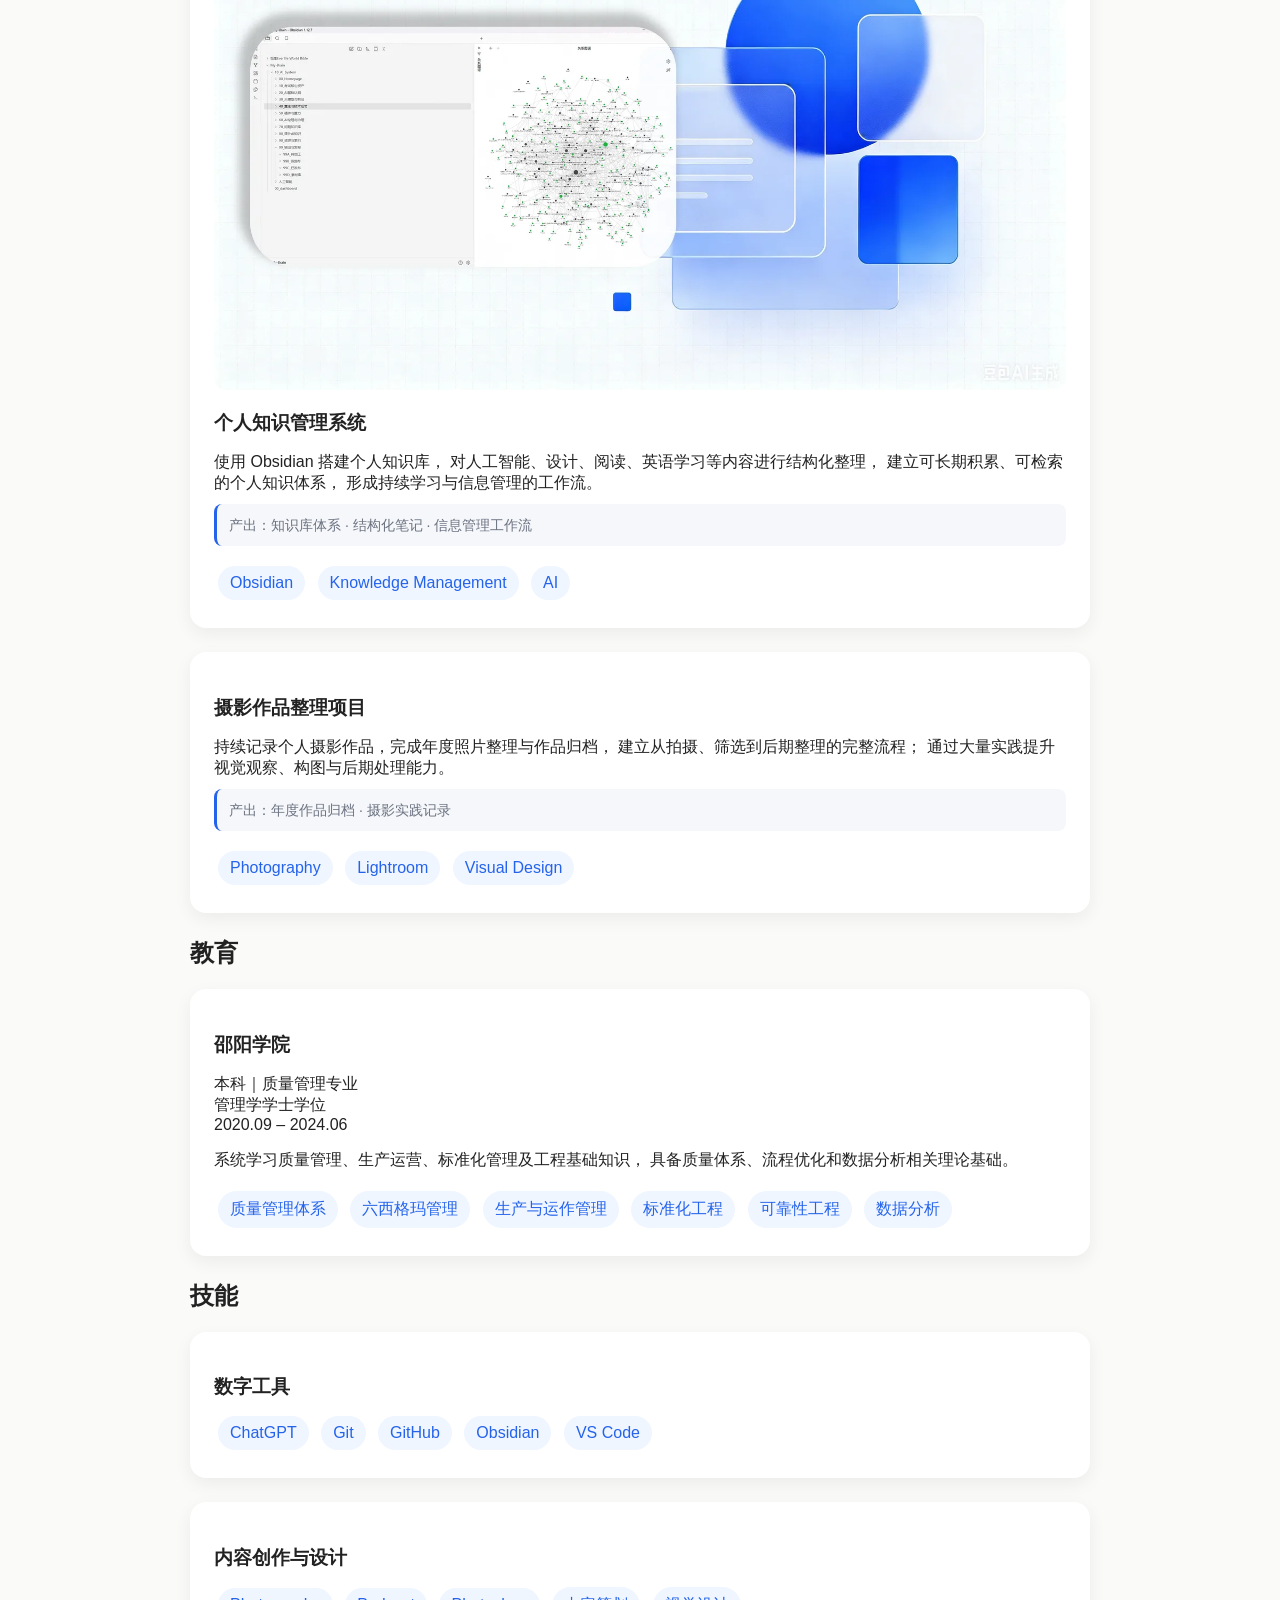
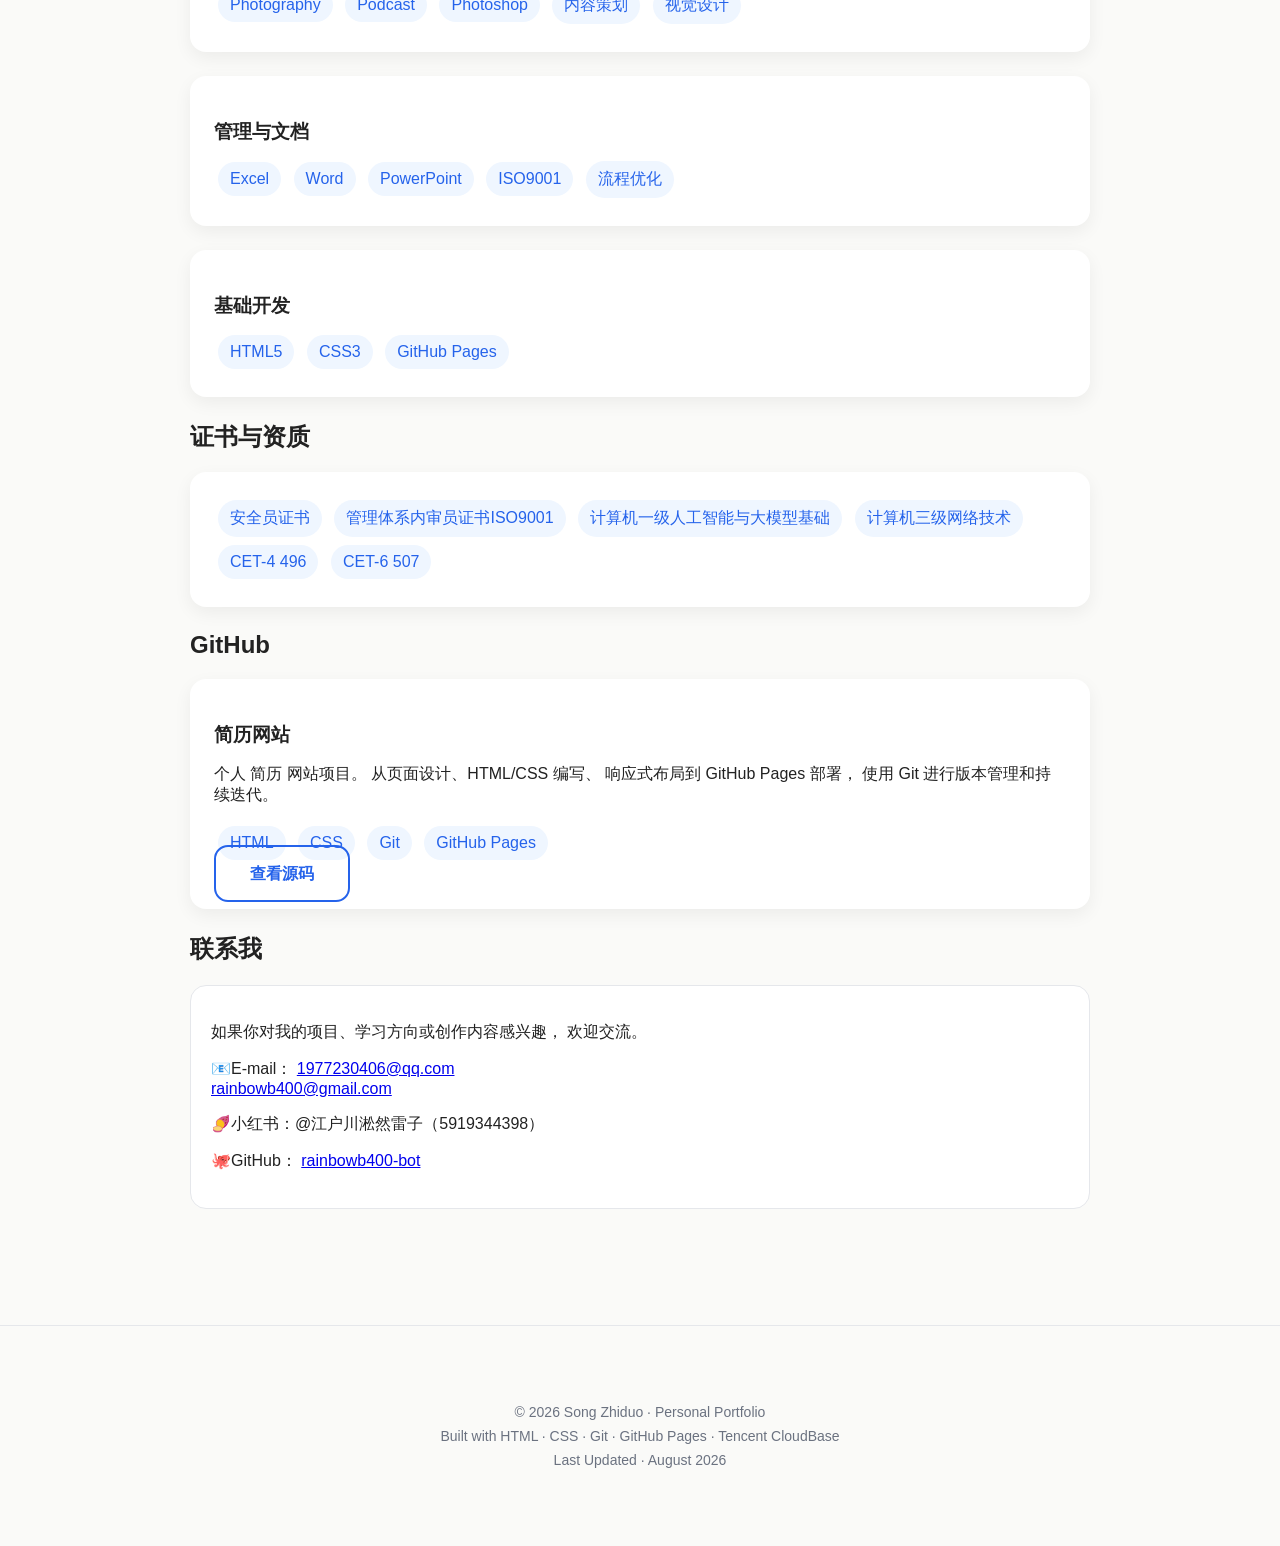
==== commit 584ec007: "perf: optimize images to WebP; rewrite copy with outcome lines" ====
--- a/index.html
+++ b/index.html
@@ -27,11 +27,17 @@
 
 <meta property="og:type" content="website">
 
-<meta property="og:image" content="https://songzhiduo-portfolio-d3a62b54c6c-1453799877.tcloudbaseapp.com/assets/preview.png">
+<meta property="og:image" content="https://songzhiduo-portfolio-d3a62b54c6c-1453799877.tcloudbaseapp.com/assets/og-image.jpg">
 
 <meta property="og:url" content="https://songzhiduo-portfolio-d3a62b54c6c-1453799877.tcloudbaseapp.com">
 
-    <link rel="icon" type="image/png" href="assets/favicon.png">
+<meta name="twitter:card" content="summary_large_image">
+<meta name="twitter:title" content="宋志铎 · Personal Portfolio">
+<meta name="twitter:description" content="个人作品集网站，记录项目经历、内容创作、数字工具与实践经验。">
+<meta name="twitter:image" content="https://songzhiduo-portfolio-d3a62b54c6c-1453799877.tcloudbaseapp.com/assets/og-image.jpg">
+
+    <link rel="icon" type="image/png" sizes="32x32" href="assets/favicon-32.png">
+    <link rel="apple-touch-icon" href="assets/apple-touch-icon.png">
 
     <link rel="stylesheet" href="style.css">
 
@@ -60,12 +66,12 @@
 
                 Personal Portfolio<br>
 
-                探索管理、技术与创造力的交叉领域
+                这里记录我做过的事：安全管理、门店运营、内容创作与数字项目。
 
                <br>
 
-                持续学习 AI、内容创作与数字项目，
-                关注流程优化与知识管理。
+                持续学习 AI 与知识管理，
+                把每一次实践沉淀成作品。
 
             </p>
 
@@ -145,8 +151,8 @@
         </p>
 
         <p>
-            这个网站记录了我的经历、项目、学习成果以及长期积累，
-            也是我的个人 Portfolio。
+            这个网站是我的作品集合：工作经历、项目实践、内容创作
+            与知识积累，都以可查看的产出形式呈现。
         </p>
 
     </div>
@@ -168,9 +174,12 @@
         <p>2026.05 – 2026.07</p>
 
         <p>
-            负责文创产品信息整理与上架，使用 Photoshop 制作商品详情页，
-            参与门店灯光布局、商品陈列及空间规划等工作。
-        </p>
+            负责文创产品信息整理与上架，使用 Photoshop 独立制作商品详情页，
+            交付可直接上架的图文内容；参与门店灯光布局、商品陈列与空间规划，
+            输出陈列调整方案。
+        </p>
+
+        <p class="outcome">产出：商品详情页 · 产品信息清单 · 陈列方案</p>
 
         <div class="chips">
             <span>产品整理</span>
@@ -189,9 +198,12 @@
         <p>2025.02 – 2026.02</p>
 
         <p>
-            负责燃气门站日常运行及安全管理，参与燃气运输车辆接收、称重、卸车及储罐运行监控，
-            按规范完成现场操作，记录运行数据，关注设备运行状态，保障现场运行安全稳定。
-        </p>
+            负责燃气门站为期一年的日常运行与安全管理，按规程完成运输车辆接收、
+            称重、卸车及储罐运行监控；持续记录运行数据、跟踪设备状态，
+            保持现场运行安全稳定。
+        </p>
+
+        <p class="outcome">产出：运行记录 · 设备监控记录 · 安全操作执行</p>
 
         <div class="chips">
             <span>安全管理</span>
@@ -211,9 +223,12 @@
         <p>2025.05 – 2025.10</p>
 
         <p>
-            参与咖啡及饮品制作，协助门店装饰、商品陈列和海报设计，
-            根据门店运营需求整理饮品制作流程，尝试建立基础标准化文件。
-        </p>
+            参与咖啡及饮品制作，协助门店装饰、商品陈列与海报设计；
+            根据运营需求整理饮品制作流程，起草基础标准化文件，
+            把分散的操作经验沉淀为可培训、可复用的文字资料。
+        </p>
+
+        <p class="outcome">产出：饮品制作流程文档 · 标准化文件初稿</p>
 
         <div class="chips">
             <span>咖啡制作</span>
@@ -232,9 +247,11 @@
         <p>2024.06 – 2025.02</p>
 
         <p>
-            根据商业摄影流程完成客户拍摄工作，配合化妆、选片等环节，
-            熟悉标准化摄影服务流程及客户沟通。
-        </p>
+            按商业摄影标准流程完成客户拍摄，配合化妆、选片与交付等环节，
+            在持续实操中熟悉标准化服务流程与客户沟通方式。
+        </p>
+
+        <p class="outcome">产出：客户拍摄成片 · 标准化服务流程执行</p>
 
         <div class="chips">
             <span>摄影</span>
@@ -254,8 +271,11 @@
 
         <p>
             收集并分类整理家居设计素材，协助制作产品报价单，
-            参与施工现场尺寸测量及项目资料整理，为设计项目提供支持。
-        </p>
+            参与施工现场尺寸测量与项目资料整理；
+            把散乱素材整理为可检索的分类资料，为报价与施工环节提供支持。
+        </p>
+
+        <p class="outcome">产出：分类素材库 · 产品报价单 · 项目资料</p>
 
         <div class="chips">
             <span>素材整理</span>
@@ -278,20 +298,29 @@
 
 
     <div class="project-card">
-<img
-    loading="lazy"
-    src="assets/covers/portfolio-cover.png"
-    alt="Personal Portfolio"
-    class="project-cover">
+        <picture>
+            <source
+                type="image/webp"
+                srcset="assets/covers/portfolio-cover-800.webp 800w, assets/covers/portfolio-cover-1600.webp 1600w"
+                sizes="(max-width: 768px) 100vw, 860px">
+            <img
+                loading="lazy"
+                src="assets/covers/portfolio-cover.png"
+                width="1600"
+                height="900"
+                alt="个人作品集网站封面"
+                class="project-cover">
+        </picture>
         <h3>个人 Portfolio 网站开发</h3>
 
         <p>
-            独立设计并开发个人网站，用于展示个人经历、
-            项目成果和学习记录。
-
-            使用 HTML、CSS 构建页面，
-            通过 Git 进行版本管理，并部署至 GitHub Pages。
-        </p>
+            独立完成个人网站从设计、开发到部署的全流程，
+            使用 HTML、CSS 构建响应式页面，
+            通过 Git 进行版本管理与持续迭代（30+ 次提交），
+            并部署至 GitHub Pages 与腾讯云。
+        </p>
+
+        <p class="outcome">产出：线上作品集网站 · 开源仓库 · 30+ 次迭代提交</p>
 
         <div class="chips">
 
@@ -306,21 +335,30 @@
     </div>
 
 <div class="project-card">
-<img
-loading="lazy"
-    src="assets/covers/podcast-cover.png"
-    alt="Podcast Project"
-    class="project-cover">
+    <picture>
+        <source
+            type="image/webp"
+            srcset="assets/covers/podcast-cover-800.webp 800w, assets/covers/podcast-cover-1600.webp 1600w"
+            sizes="(max-width: 768px) 100vw, 860px">
+        <img
+            loading="lazy"
+            src="assets/covers/podcast-cover.png"
+            width="1600"
+            height="900"
+            alt="原创播客项目封面"
+            class="project-cover">
+    </picture>
     <h3>原创播客项目</h3>
 
     <p>
-        独立策划并运营个人播客，
-        负责选题策划、内容研究、音频制作和社交媒体运营。
-
-        围绕文化、社会议题等主题制作系列节目，
-        通过资料整理、内容拆解和表达优化，
-        持续提升内容生产和信息传递能力。
+        独立策划并运营个人播客，负责选题策划、内容研究、音频制作
+        与社交媒体运营，节目已在小宇宙上线，并同步在小红书发布相关内容。
+
+        围绕文化、社会议题持续创作，通过资料整理、内容拆解与表达优化，
+        打磨内容生产与信息传递能力。
     </p>
+
+    <p class="outcome">产出：播客节目 · 小红书内容 · 选题与资料整理</p>
 
 
     <div class="chips">
@@ -362,20 +400,29 @@
 </div>
 
     <div class="project-card">
-<img
-loading="lazy"
-    src="assets/covers/knowledge-cover.png"
-    alt="Knowledge Management"
-    class="project-cover">
+        <picture>
+            <source
+                type="image/webp"
+                srcset="assets/covers/knowledge-cover-800.webp 800w, assets/covers/knowledge-cover-1600.webp 1600w"
+                sizes="(max-width: 768px) 100vw, 860px">
+            <img
+                loading="lazy"
+                src="assets/covers/knowledge-cover.png"
+                width="1600"
+                height="900"
+                alt="个人知识管理系统封面"
+                class="project-cover">
+        </picture>
         <h3>个人知识管理系统</h3>
 
         <p>
             使用 Obsidian 搭建个人知识库，
-            整理人工智能、设计、阅读、英语学习等内容。
-
-            通过结构化整理方式，
-            建立长期学习和信息管理体系。
-        </p>
+            对人工智能、设计、阅读、英语学习等内容进行结构化整理，
+            建立可长期积累、可检索的个人知识体系，
+            形成持续学习与信息管理的工作流。
+        </p>
+
+        <p class="outcome">产出：知识库体系 · 结构化笔记 · 信息管理工作流</p>
 
         <div class="chips">
 
@@ -394,12 +441,12 @@
         <h3>摄影作品整理项目</h3>
 
         <p>
-            持续记录个人摄影作品，
-            完成年度照片整理与作品归档。
-
-            通过摄影实践提升视觉观察、
-            构图和后期处理能力。
-        </p>
+            持续记录个人摄影作品，完成年度照片整理与作品归档，
+            建立从拍摄、筛选到后期整理的完整流程；
+            通过大量实践提升视觉观察、构图与后期处理能力。
+        </p>
+
+        <p class="outcome">产出：年度作品归档 · 摄影实践记录</p>
 
         <div class="chips">
 
--- a/style.css
+++ b/style.css
@@ -443,8 +443,27 @@
 .project-card p {
 
     margin-bottom: 16px;
-    
-
+}
+
+.project-cover {
+    display: block;
+    width: 100%;
+    aspect-ratio: 16 / 9;
+    object-fit: cover;
+    border-radius: 12px;
+    margin-bottom: 20px;
+    background: var(--border);
+}
+
+.outcome {
+    color: var(--gray);
+    font-size: 14px;
+    line-height: 1.6;
+    margin-top: -6px;
+    padding: 10px 12px;
+    background: #F5F7FA;
+    border-left: 3px solid var(--primary);
+    border-radius: 8px;
 }
 /* ===================================
    Footer
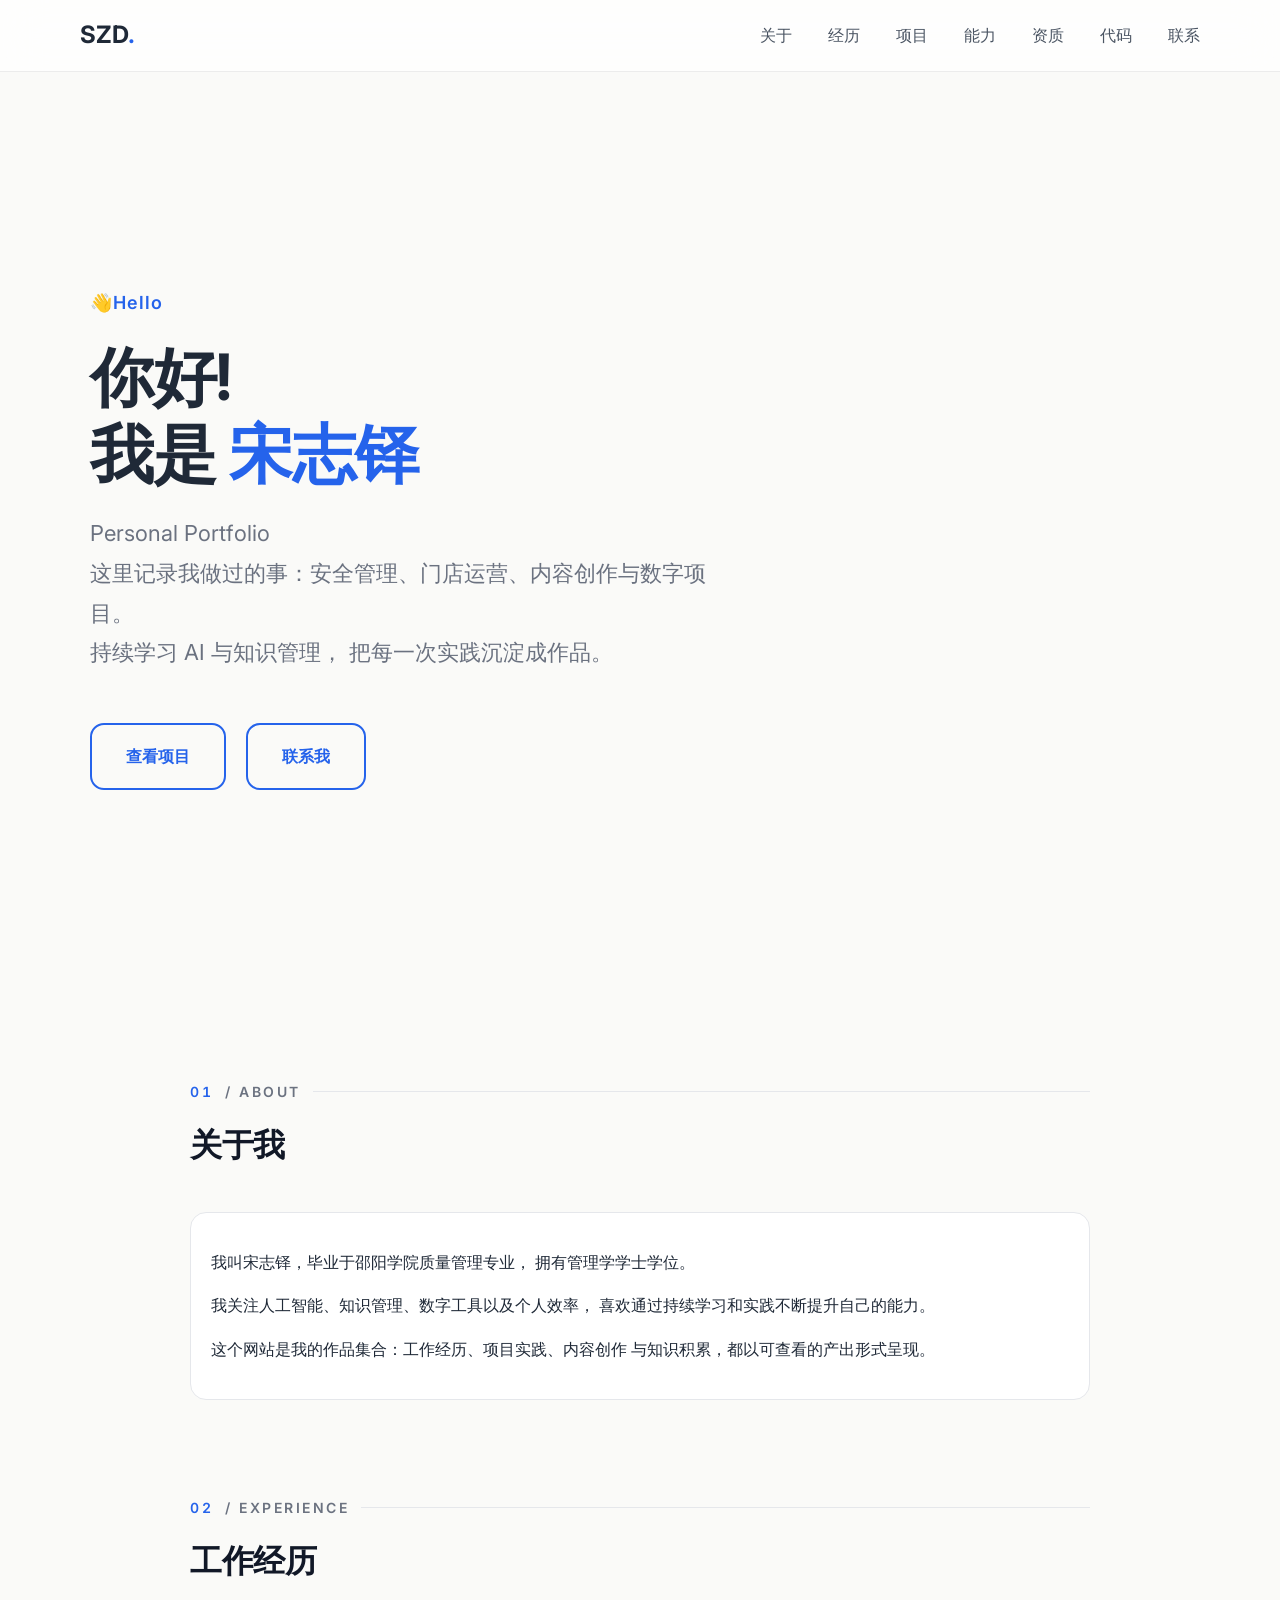
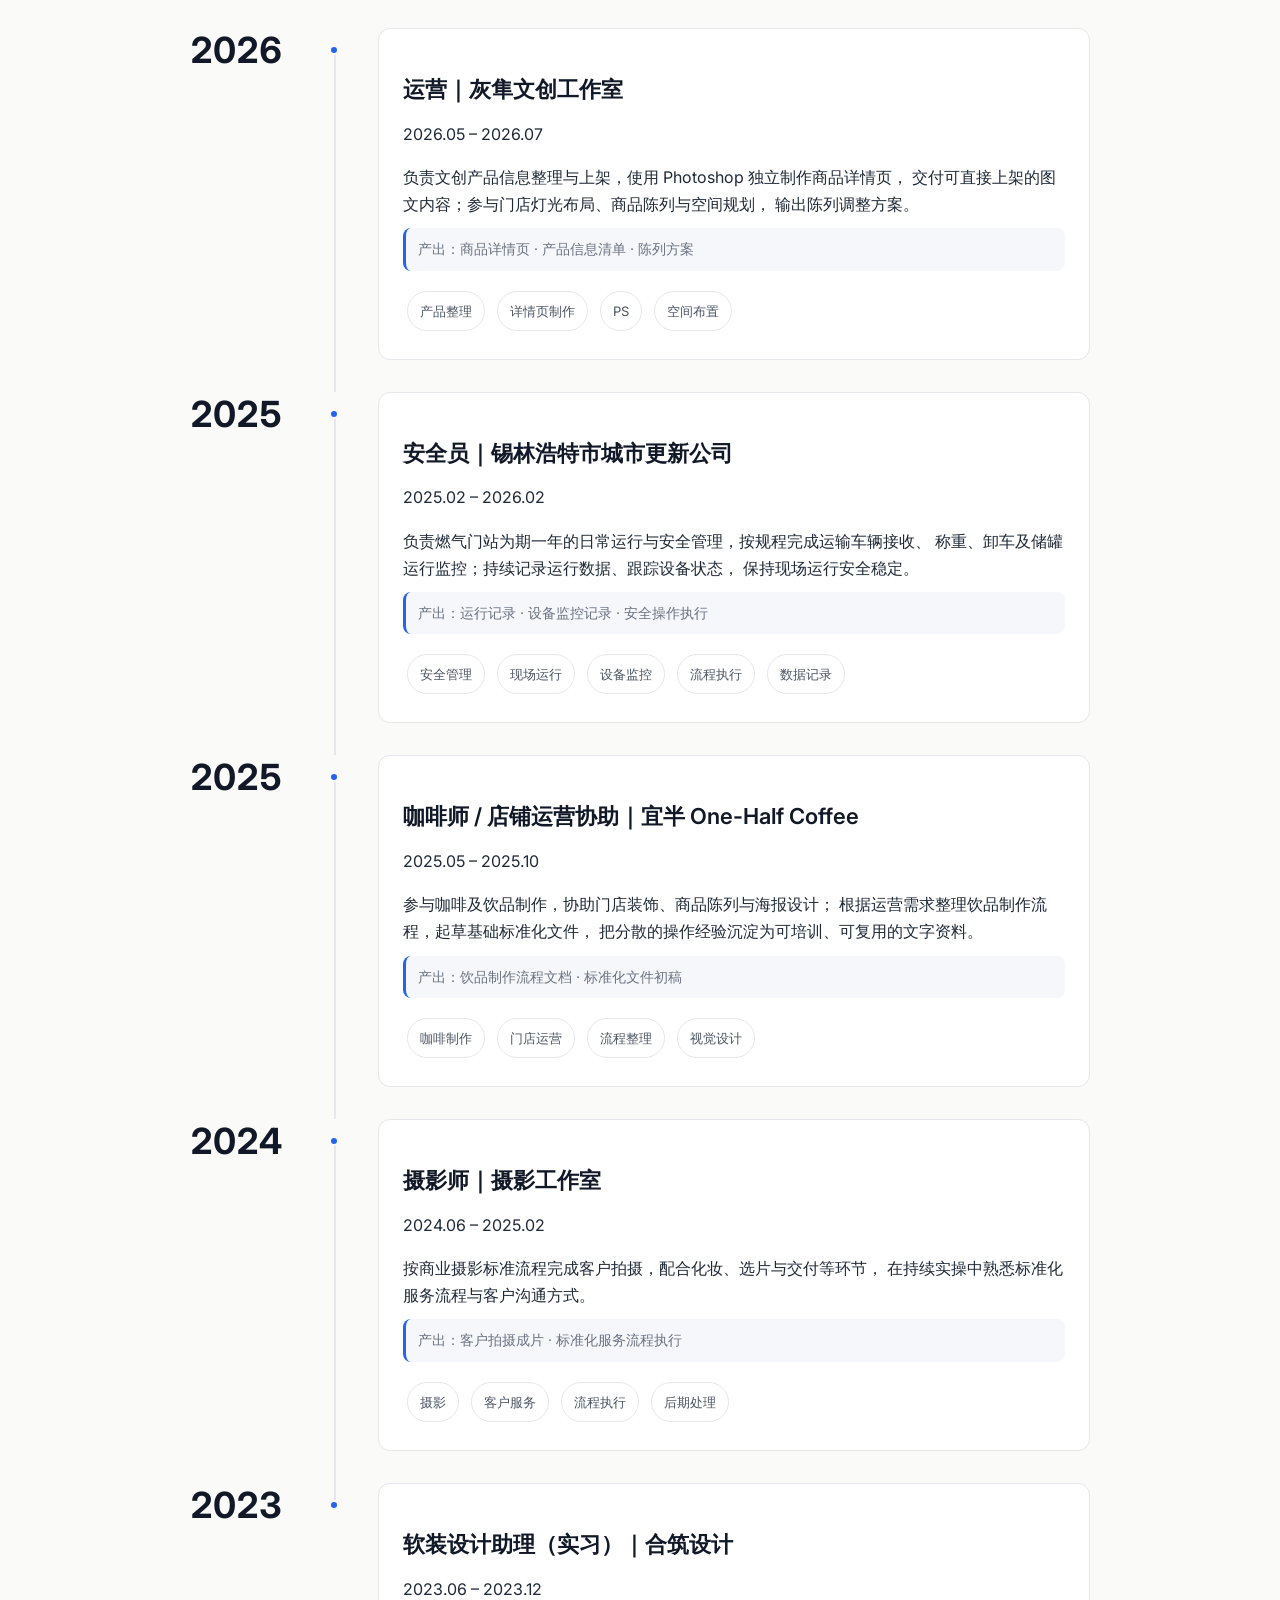
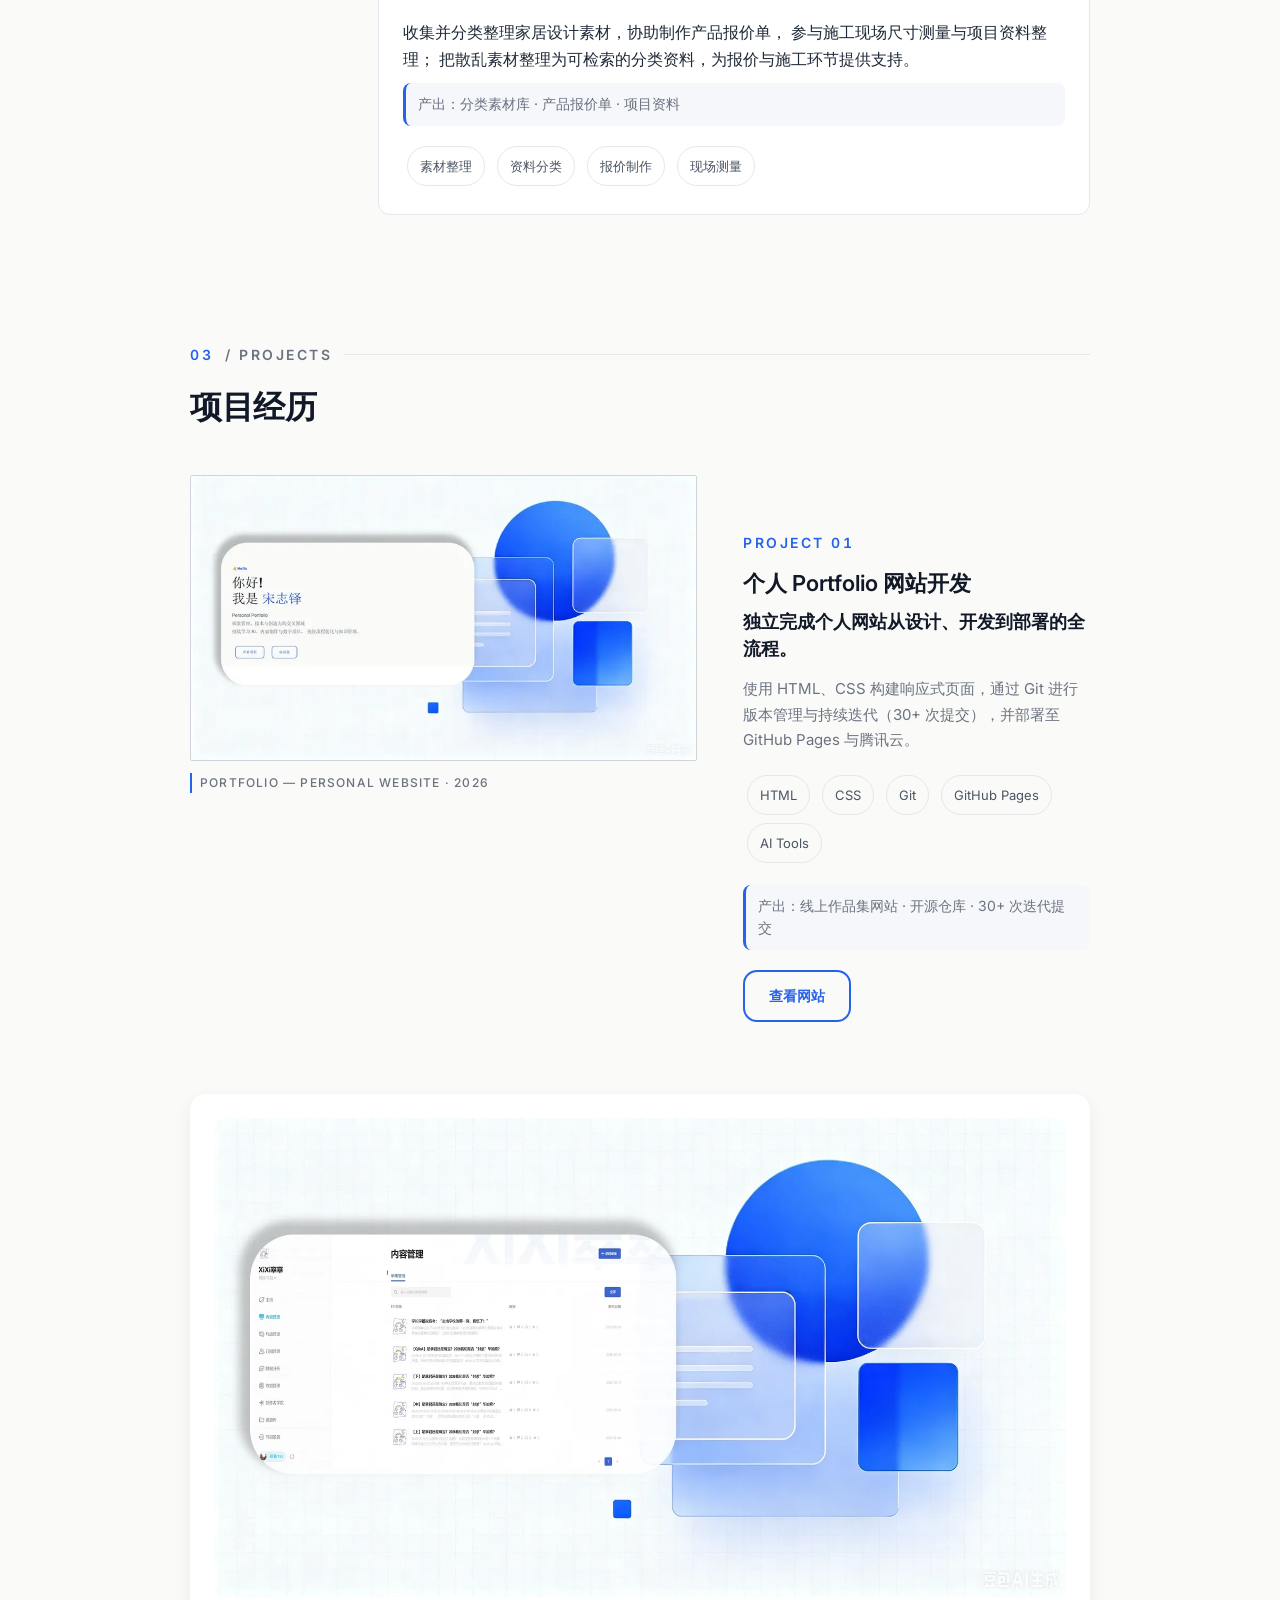
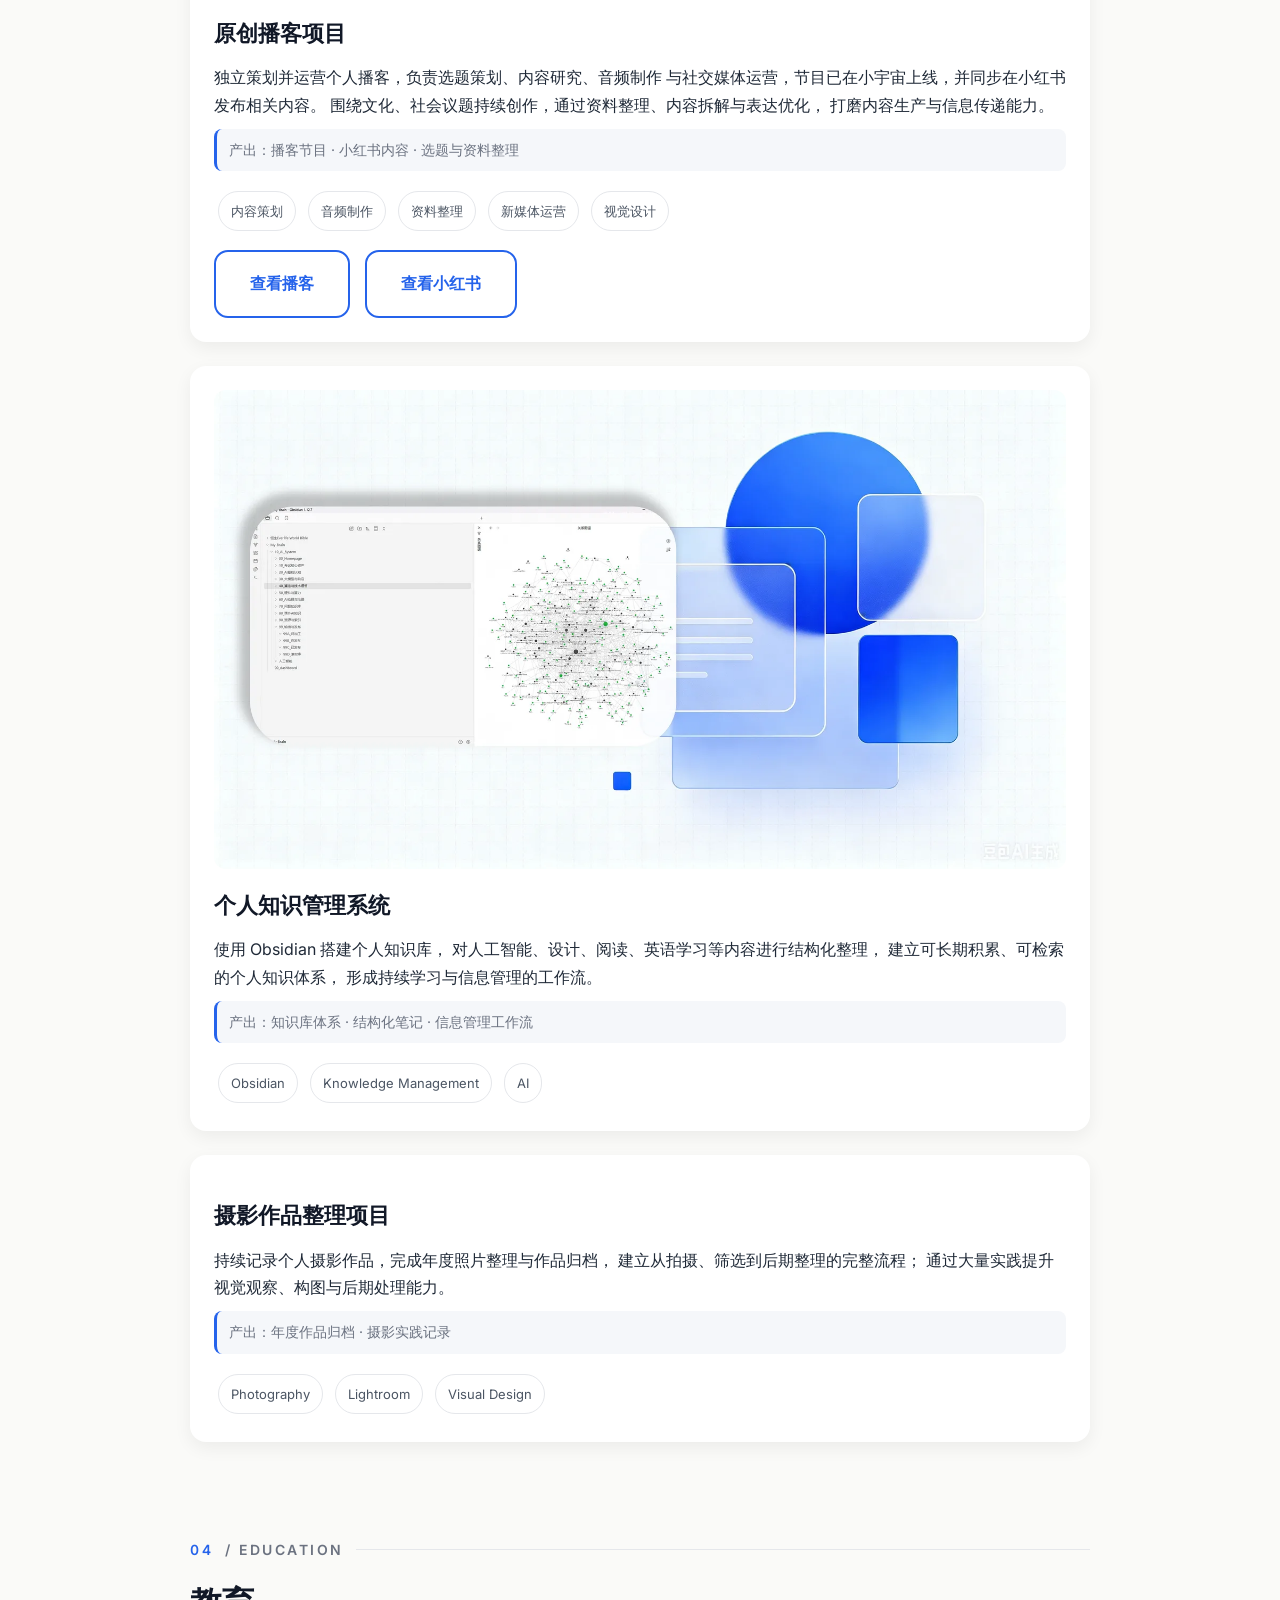
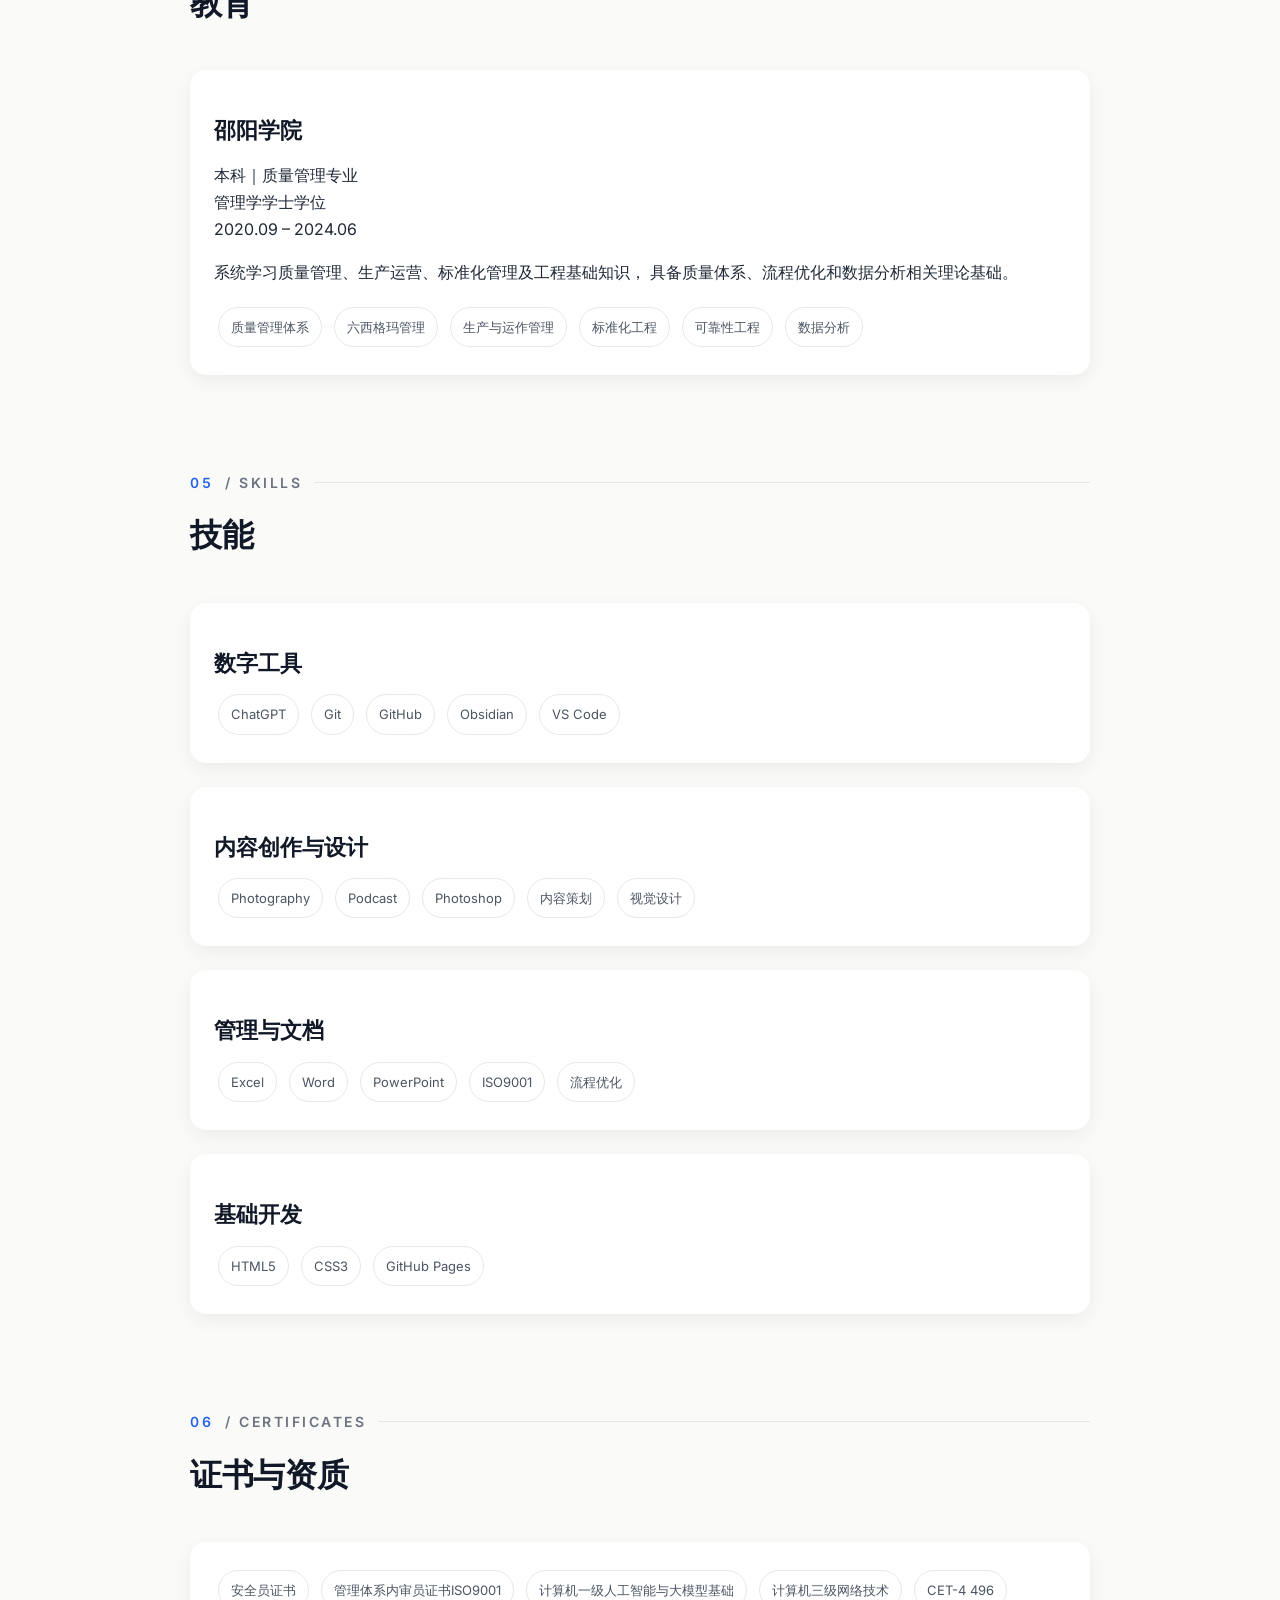
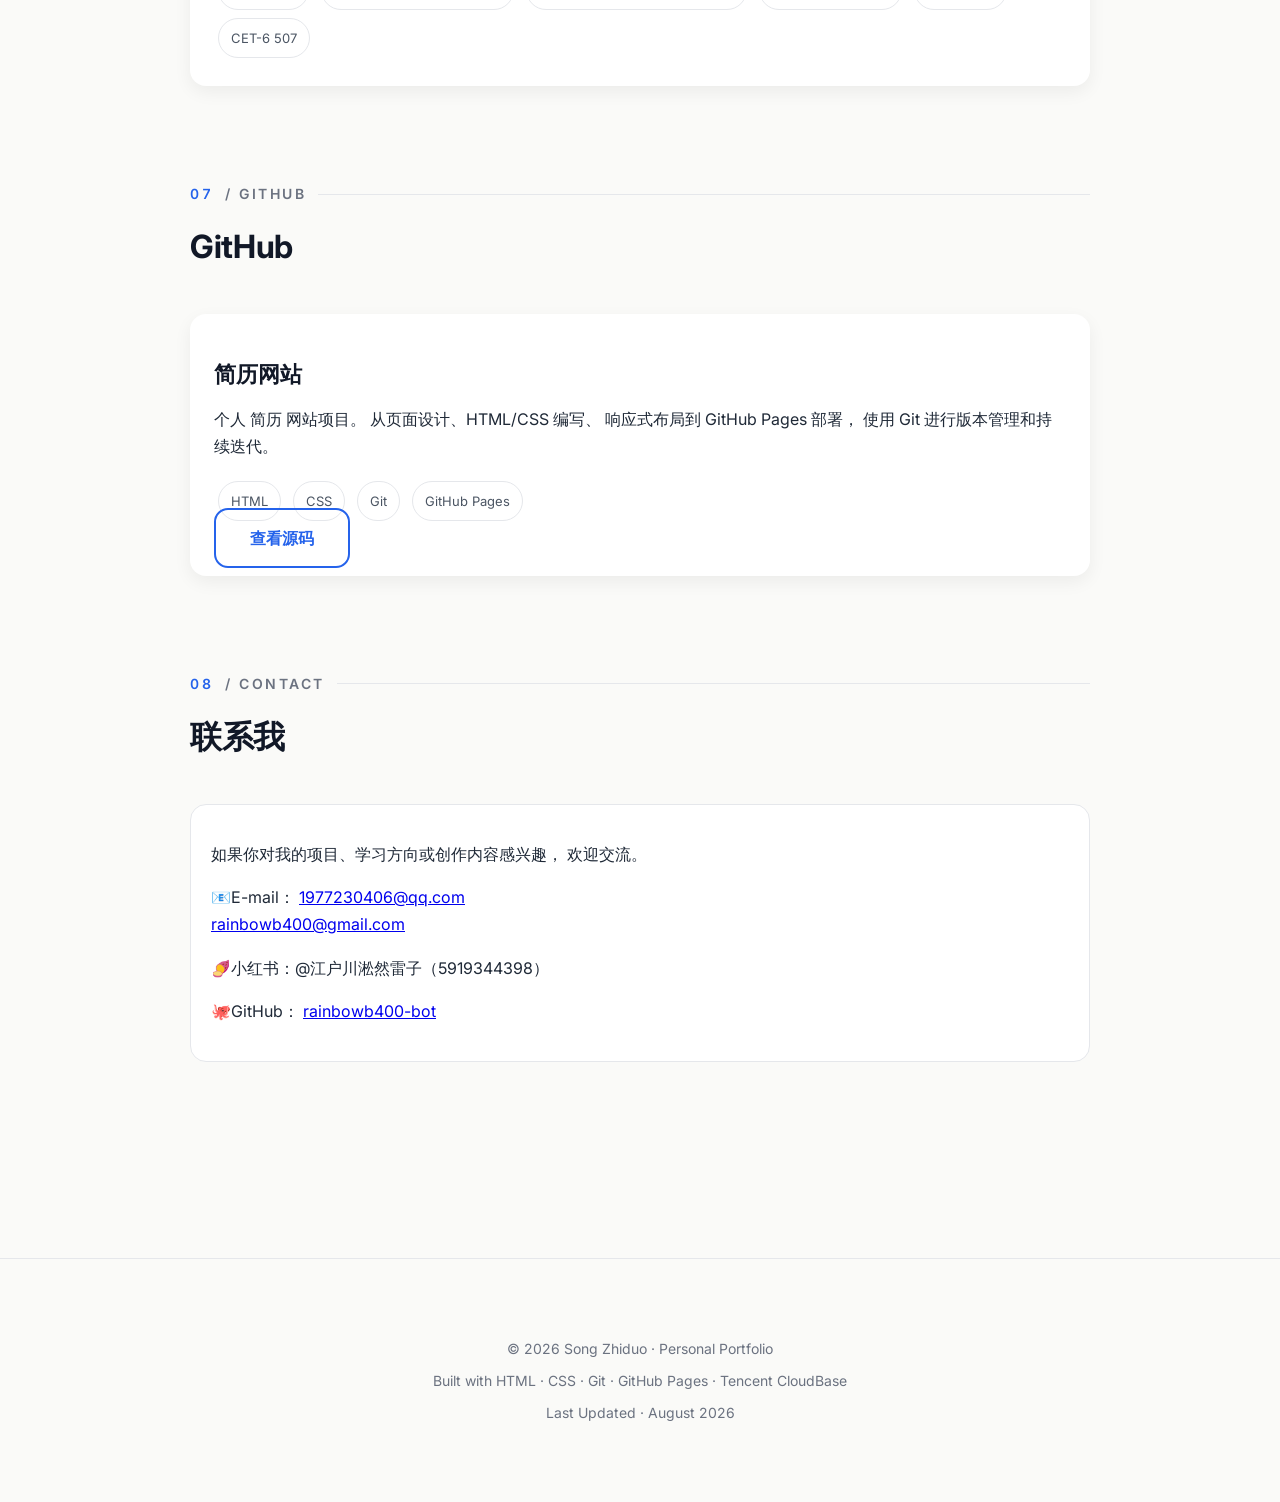
==== commit 75711306: "feat: editorial minimal redesign - visual foundation, project row, experience timeline" ====
--- a/index.html
+++ b/index.html
@@ -39,6 +39,10 @@
     <link rel="icon" type="image/png" sizes="32x32" href="assets/favicon-32.png">
     <link rel="apple-touch-icon" href="assets/apple-touch-icon.png">
 
+    <link rel="preconnect" href="https://fonts.googleapis.com">
+    <link rel="preconnect" href="https://fonts.gstatic.com" crossorigin>
+    <link href="https://fonts.googleapis.com/css2?family=Inter:wght@400;500;600;700&display=swap" rel="stylesheet">
+
     <link rel="stylesheet" href="style.css">
 
 </head>
@@ -136,7 +140,10 @@
 
 <section id="about">
 
-    <h2>关于我</h2>
+    <header class="section-head">
+        <p class="kicker"><span>01</span> / ABOUT</p>
+        <h2>关于我</h2>
+    </header>
 
     <div class="card">
 
@@ -165,7 +172,18 @@
 
 <section id="exp">
 
-    <h2>工作经历</h2>
+    <header class="section-head">
+        <p class="kicker"><span>02</span> / EXPERIENCE</p>
+        <h2>工作经历</h2>
+    </header>
+
+    <div class="timeline">
+
+    <div class="timeline-item">
+
+        <p class="tl-year">2026</p>
+
+        <span class="tl-node"></span>
 
     <div class="project-card">
 
@@ -189,6 +207,15 @@
         </div>
 
     </div>
+
+    </div>
+
+
+    <div class="timeline-item">
+
+        <p class="tl-year">2025</p>
+
+        <span class="tl-node"></span>
 
 
     <div class="project-card">
@@ -215,6 +242,15 @@
 
     </div>
 
+    </div>
+
+
+    <div class="timeline-item">
+
+        <p class="tl-year">2025</p>
+
+        <span class="tl-node"></span>
+
 
     <div class="project-card">
 
@@ -239,6 +275,15 @@
 
     </div>
 
+    </div>
+
+
+    <div class="timeline-item">
+
+        <p class="tl-year">2024</p>
+
+        <span class="tl-node"></span>
+
 
     <div class="project-card">
 
@@ -262,6 +307,15 @@
 
     </div>
 
+    </div>
+
+
+    <div class="timeline-item">
+
+        <p class="tl-year">2023</p>
+
+        <span class="tl-node"></span>
+
 
     <div class="project-card">
 
@@ -286,6 +340,10 @@
 
     </div>
 
+    </div>
+
+    </div>
+
 </section>
 
 
@@ -294,42 +352,50 @@
 
 <section id="projects">
 
-    <h2>项目经历</h2>
-
-
-    <div class="project-card">
-        <picture>
-            <source
-                type="image/webp"
-                srcset="assets/covers/portfolio-cover-800.webp 800w, assets/covers/portfolio-cover-1600.webp 1600w"
-                sizes="(max-width: 768px) 100vw, 860px">
-            <img
-                loading="lazy"
-                src="assets/covers/portfolio-cover.png"
-                width="1600"
-                height="900"
-                alt="个人作品集网站封面"
-                class="project-cover">
-        </picture>
-        <h3>个人 Portfolio 网站开发</h3>
-
-        <p>
-            独立完成个人网站从设计、开发到部署的全流程，
-            使用 HTML、CSS 构建响应式页面，
-            通过 Git 进行版本管理与持续迭代（30+ 次提交），
-            并部署至 GitHub Pages 与腾讯云。
-        </p>
-
-        <p class="outcome">产出：线上作品集网站 · 开源仓库 · 30+ 次迭代提交</p>
-
-        <div class="chips">
-
-            <span>HTML</span>
-            <span>CSS</span>
-            <span>Git</span>
-            <span>GitHub Pages</span>
-            <span>AI Tools</span>
-
+    <header class="section-head">
+        <p class="kicker"><span>03</span> / PROJECTS</p>
+        <h2>项目经历</h2>
+    </header>
+
+
+    <div class="project-row">
+
+        <figure class="project-media">
+            <picture>
+                <source
+                    type="image/webp"
+                    srcset="assets/covers/portfolio-cover-800.webp 800w, assets/covers/portfolio-cover-1600.webp 1600w"
+                    sizes="(max-width: 1024px) 100vw, 560px">
+                <img
+                    loading="lazy"
+                    src="assets/covers/portfolio-cover.png"
+                    width="1600"
+                    height="900"
+                    alt="个人作品集网站封面"
+                    class="project-cover">
+            </picture>
+            <figcaption>PORTFOLIO — PERSONAL WEBSITE · 2026</figcaption>
+        </figure>
+
+        <div class="project-info">
+            <p class="project-index">PROJECT 01</p>
+            <h3>个人 Portfolio 网站开发</h3>
+            <p class="project-lead">独立完成个人网站从设计、开发到部署的全流程。</p>
+            <p class="project-desc">使用 HTML、CSS 构建响应式页面，通过 Git 进行版本管理与持续迭代（30+ 次提交），并部署至 GitHub Pages 与腾讯云。</p>
+
+            <div class="chips">
+
+                <span>HTML</span>
+                <span>CSS</span>
+                <span>Git</span>
+                <span>GitHub Pages</span>
+                <span>AI Tools</span>
+
+            </div>
+
+            <p class="outcome">产出：线上作品集网站 · 开源仓库 · 30+ 次迭代提交</p>
+
+            <a class="secondary-btn project-link" href="https://songzhiduo-portfolio-d3a62b54c6c-1453799877.tcloudbaseapp.com" target="_blank" rel="noopener noreferrer">查看网站</a>
         </div>
 
     </div>
@@ -467,7 +533,10 @@
 
 <section id="edu">
 
-    <h2>教育</h2>
+    <header class="section-head">
+        <p class="kicker"><span>04</span> / EDUCATION</p>
+        <h2>教育</h2>
+    </header>
 
     <div class="project-card">
 
@@ -507,7 +576,10 @@
 
 <section id="skills">
 
-    <h2>技能</h2>
+    <header class="section-head">
+        <p class="kicker"><span>05</span> / SKILLS</p>
+        <h2>技能</h2>
+    </header>
 
 
     <div class="project-card">
@@ -585,7 +657,10 @@
 
 <section id="certificates">
 
-    <h2>证书与资质</h2>
+    <header class="section-head">
+        <p class="kicker"><span>06</span> / CERTIFICATES</p>
+        <h2>证书与资质</h2>
+    </header>
 
     <div class="project-card">
 
@@ -609,7 +684,10 @@
 
 <section id="github">
 
-    <h2>GitHub</h2>
+    <header class="section-head">
+        <p class="kicker"><span>07</span> / GITHUB</p>
+        <h2>GitHub</h2>
+    </header>
 
 
     <div class="project-card">
@@ -662,7 +740,10 @@
 
 <section id="contact">
 
-    <h2>联系我</h2>
+    <header class="section-head">
+        <p class="kicker"><span>08</span> / CONTACT</p>
+        <h2>联系我</h2>
+    </header>
 
     <div class="card">
 
--- a/style.css
+++ b/style.css
@@ -24,6 +24,19 @@
 
     --shadow-lg: 0 16px 40px rgba(0,0,0,.10);
 
+    /* 改版新增：编辑式视觉基础令牌 */
+    --text-strong: #111827;
+
+    --border-strong: #D1D5DB;
+
+    --accent-line: #2563EB;
+
+    --font-sans: 'Inter', -apple-system, BlinkMacSystemFont, 'Segoe UI', 'PingFang SC', 'Microsoft YaHei', sans-serif;
+
+    --section-gap: 96px;
+
+    --section-gap-sm: 64px;
+
 }
 
 
@@ -42,11 +55,15 @@
 
     margin: 0;
 
-    font-family: Arial, sans-serif;
+    font-family: var(--font-sans);
 
     background: var(--background);
 
-    color: #222;
+    color: var(--text);
+
+    line-height: 1.7;
+
+    -webkit-font-smoothing: antialiased;
 
 }
 
@@ -61,6 +78,193 @@
 
 }
 
+.wrap > section {
+
+    margin-bottom: var(--section-gap);
+
+}
+
+
+/* ===================================
+   Typography & Section Headers
+=================================== */
+
+h2 {
+
+    color: var(--text-strong);
+
+    font-size: 32px;
+
+    font-weight: 700;
+
+    letter-spacing: -0.01em;
+
+}
+
+
+h3 {
+
+    color: var(--text-strong);
+
+    font-size: 22px;
+
+    font-weight: 600;
+
+    line-height: 1.35;
+
+}
+
+
+.section-head {
+
+    margin-bottom: 40px;
+
+}
+
+
+.section-head .kicker {
+
+    margin: 0 0 14px;
+
+}
+
+
+.section-head h2 {
+
+    margin: 0;
+
+}
+
+
+.kicker {
+
+    display: flex;
+
+    align-items: center;
+
+    gap: 12px;
+
+    font-size: 14px;
+
+    font-weight: 600;
+
+    letter-spacing: 0.18em;
+
+    text-transform: uppercase;
+
+    color: var(--gray);
+
+    font-variant-numeric: tabular-nums;
+
+}
+
+
+.kicker span {
+
+    color: var(--primary);
+
+}
+
+
+.kicker::after {
+
+    content: "";
+
+    flex: 1;
+
+    height: 1px;
+
+    background: var(--border);
+
+}
+
+
+/* ===================================
+   Grid Foundation (12 列)
+=================================== */
+
+.grid-12 {
+
+    display: grid;
+
+    grid-template-columns: repeat(12, 1fr);
+
+    gap: 24px;
+
+}
+
+
+.col-4 { grid-column: span 4; }
+
+.col-5 { grid-column: span 5; }
+
+.col-6 { grid-column: span 6; }
+
+.col-7 { grid-column: span 7; }
+
+.col-8 { grid-column: span 8; }
+
+.col-12 { grid-column: span 12; }
+
+
+@media (max-width: 1024px) {
+
+    .grid-12 {
+
+        grid-template-columns: repeat(6, 1fr);
+
+    }
+
+    .col-4, .col-5, .col-6, .col-7, .col-8, .col-12 {
+
+        grid-column: span 6;
+
+    }
+
+}
+
+
+@media (max-width: 768px) {
+
+    .grid-12 {
+
+        grid-template-columns: 1fr;
+
+    }
+
+    .col-4, .col-5, .col-6, .col-7, .col-8, .col-12 {
+
+        grid-column: span 1;
+
+    }
+
+    .chips span {
+
+        font-size: 12px;
+
+    }
+
+}
+
+
+/* ===================================
+   Motion
+=================================== */
+
+@media (prefers-reduced-motion: reduce) {
+
+    *, *::before, *::after {
+
+        animation-duration: 0.01ms !important;
+
+        animation-iteration-count: 1 !important;
+
+        transition-duration: 0.01ms !important;
+
+    }
+
+}
+
 
 img {
 
@@ -377,28 +581,30 @@
 
     display: inline-block;
 
-    background: #EFF6FF;
+    background: transparent;
+
+    color: #4B5563;
+
+    border: 1px solid var(--border);
+
+    padding: 8px 12px;
+
+    border-radius: 999px;
+
+    margin: 4px;
+
+    font-size: 13px;
+
+    transition: var(--transition);
+
+}
+
+
+.chips span:hover {
+
+    border-color: var(--primary);
 
     color: var(--primary);
-
-    padding: 8px 12px;
-
-    border-radius: 999px;
-
-    margin: 4px;
-
-    transition: var(--transition);
-
-}
-
-
-.chips span:hover {
-
-    background: var(--primary);
-
-    color: white;
-
-    transform: translateY(-2px);
 
 }
 
@@ -465,6 +671,356 @@
     border-left: 3px solid var(--primary);
     border-radius: 8px;
 }
+
+/* ===================================
+   Editorial Project Row
+=================================== */
+
+.project-row {
+
+    display: grid;
+
+    grid-template-columns: repeat(12, 1fr);
+
+    gap: 24px 48px;
+
+    align-items: start;
+
+    margin-bottom: 72px;
+
+}
+
+
+.project-media {
+
+    grid-column: 1 / span 7;
+
+    margin: 0;
+
+}
+
+
+.project-media .project-cover {
+
+    border: 1px solid var(--border-strong);
+
+    border-radius: 2px;
+
+    margin-bottom: 12px;
+
+}
+
+
+.project-media figcaption {
+
+    font-size: 12px;
+
+    font-weight: 500;
+
+    letter-spacing: 0.1em;
+
+    text-transform: uppercase;
+
+    color: var(--gray);
+
+    border-left: 2px solid var(--accent-line);
+
+    padding-left: 8px;
+
+}
+
+
+.project-info {
+
+    grid-column: 8 / span 5;
+
+    margin-top: 56px;
+
+}
+
+
+.project-index {
+
+    margin: 0 0 14px;
+
+    font-size: 14px;
+
+    font-weight: 600;
+
+    letter-spacing: 0.18em;
+
+    text-transform: uppercase;
+
+    color: var(--primary);
+
+    font-variant-numeric: tabular-nums;
+
+}
+
+
+.project-info h3 {
+
+    margin: 0 0 10px;
+
+}
+
+
+.project-lead {
+
+    margin: 0 0 14px;
+
+    font-size: 18px;
+
+    font-weight: 600;
+
+    color: var(--text-strong);
+
+    line-height: 1.5;
+
+}
+
+
+.project-desc {
+
+    margin: 0 0 18px;
+
+    color: var(--gray);
+
+    font-size: 15px;
+
+    line-height: 1.7;
+
+}
+
+
+.project-info .chips {
+
+    margin: 0 0 18px;
+
+}
+
+
+.project-info .outcome {
+
+    margin: 0 0 20px;
+
+}
+
+
+.project-link {
+
+    display: inline-block;
+
+    padding: 12px 24px;
+
+    font-size: 14px;
+
+}
+
+
+@media (max-width: 1024px) {
+
+    .project-row {
+
+        grid-template-columns: 1fr;
+
+        gap: 20px;
+
+        margin-bottom: 56px;
+
+    }
+
+    .project-media,
+    .project-info {
+
+        grid-column: 1 / -1;
+
+        margin-top: 0;
+
+    }
+
+}
+
+/* ===================================
+   Experience Timeline (static)
+=================================== */
+
+.timeline {
+
+    margin-top: 8px;
+
+}
+
+
+.timeline-item {
+
+    position: relative;
+
+    display: grid;
+
+    grid-template-columns: 100px 48px 1fr;
+
+    column-gap: 20px;
+
+}
+
+
+.timeline-item::before {
+
+    content: "";
+
+    position: absolute;
+
+    left: 144px;
+
+    top: 22px;
+
+    bottom: 0;
+
+    width: 2px;
+
+    background: var(--border);
+
+}
+
+
+.timeline-item:last-child::before {
+
+    top: 0;
+
+    bottom: auto;
+
+    height: 22px;
+
+}
+
+
+.tl-year {
+
+    margin: 4px 0 0;
+
+    padding-right: 12px;
+
+    font-size: 36px;
+
+    font-weight: 700;
+
+    line-height: 1;
+
+    text-align: right;
+
+    color: var(--text-strong);
+
+    font-variant-numeric: tabular-nums;
+
+}
+
+
+.tl-node {
+
+    position: relative;
+
+    z-index: 1;
+
+    display: block;
+
+    width: 10px;
+
+    height: 10px;
+
+    margin: 17px auto 0;
+
+    border-radius: 50%;
+
+    background: var(--primary);
+
+    border: 2px solid var(--background);
+
+    box-sizing: border-box;
+
+}
+
+
+.timeline .project-card {
+
+    margin-bottom: 32px;
+
+    box-shadow: none;
+
+    border: 1px solid var(--border);
+
+    border-radius: 12px;
+
+}
+
+
+.timeline .project-card:hover {
+
+    transform: none;
+
+    box-shadow: none;
+
+}
+
+
+@media (max-width: 768px) {
+
+    .timeline-item {
+
+        grid-template-columns: 64px 28px 1fr;
+
+        column-gap: 12px;
+
+    }
+
+    .timeline-item::before {
+
+        left: 90px;
+
+        top: 18px;
+
+    }
+
+    .timeline-item:last-child::before {
+
+        top: 0;
+
+        height: 18px;
+
+    }
+
+    .tl-year {
+
+        margin-top: 6px;
+
+        padding-right: 8px;
+
+        font-size: 22px;
+
+    }
+
+    .tl-node {
+
+        width: 8px;
+
+        height: 8px;
+
+        margin-top: 14px;
+
+        border-width: 1.5px;
+
+    }
+
+    .timeline .project-card {
+
+        margin-bottom: 28px;
+
+        padding: 16px;
+
+    }
+
+}
+
 /* ===================================
    Footer
 =================================== */
@@ -507,7 +1063,42 @@
 
     h2 {
 
-        font-size: 24px;
+        font-size: 26px;
+
+    }
+
+
+    h3 {
+
+        font-size: 20px;
+
+    }
+
+
+    .section-head {
+
+        margin-bottom: 32px;
+
+    }
+
+
+    .section-head .kicker {
+
+        margin-bottom: 10px;
+
+    }
+
+
+    .kicker {
+
+        font-size: 13px;
+
+    }
+
+
+    .wrap > section {
+
+        margin-bottom: var(--section-gap-sm);
 
     }
 
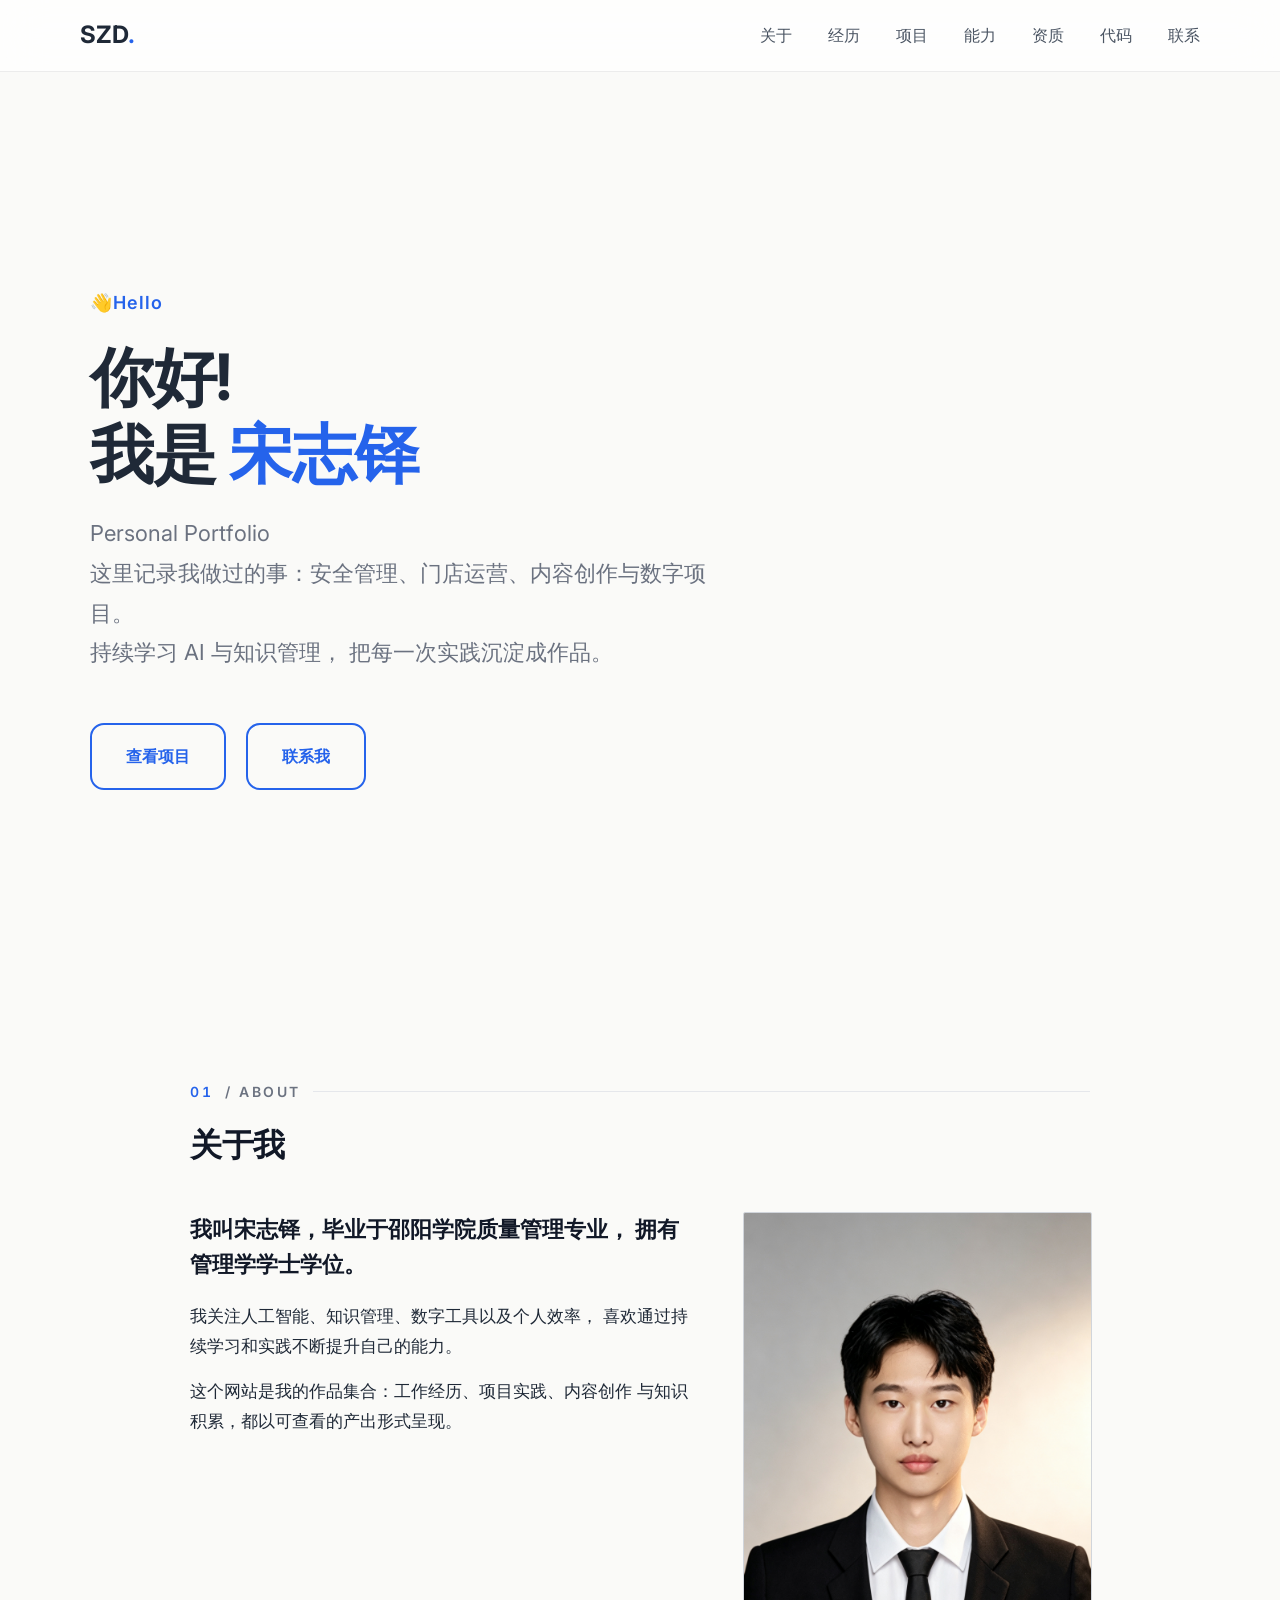
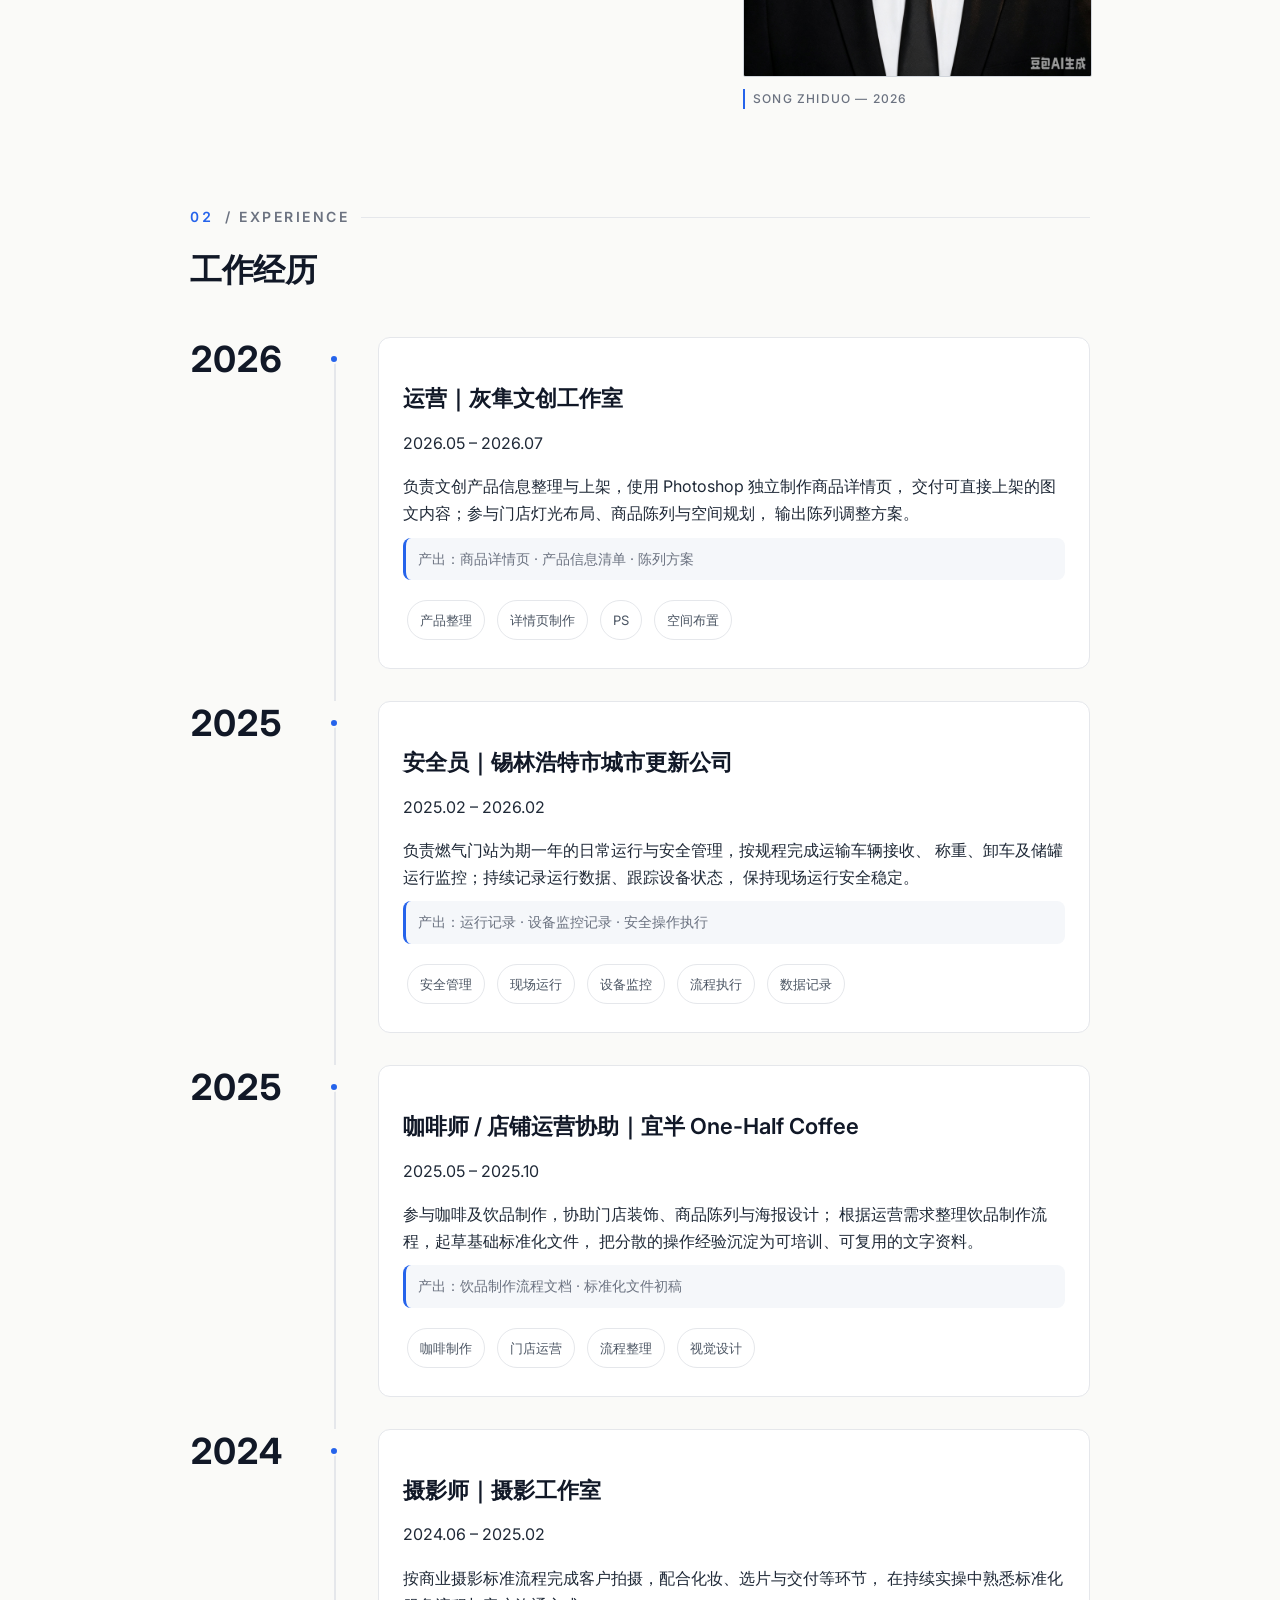
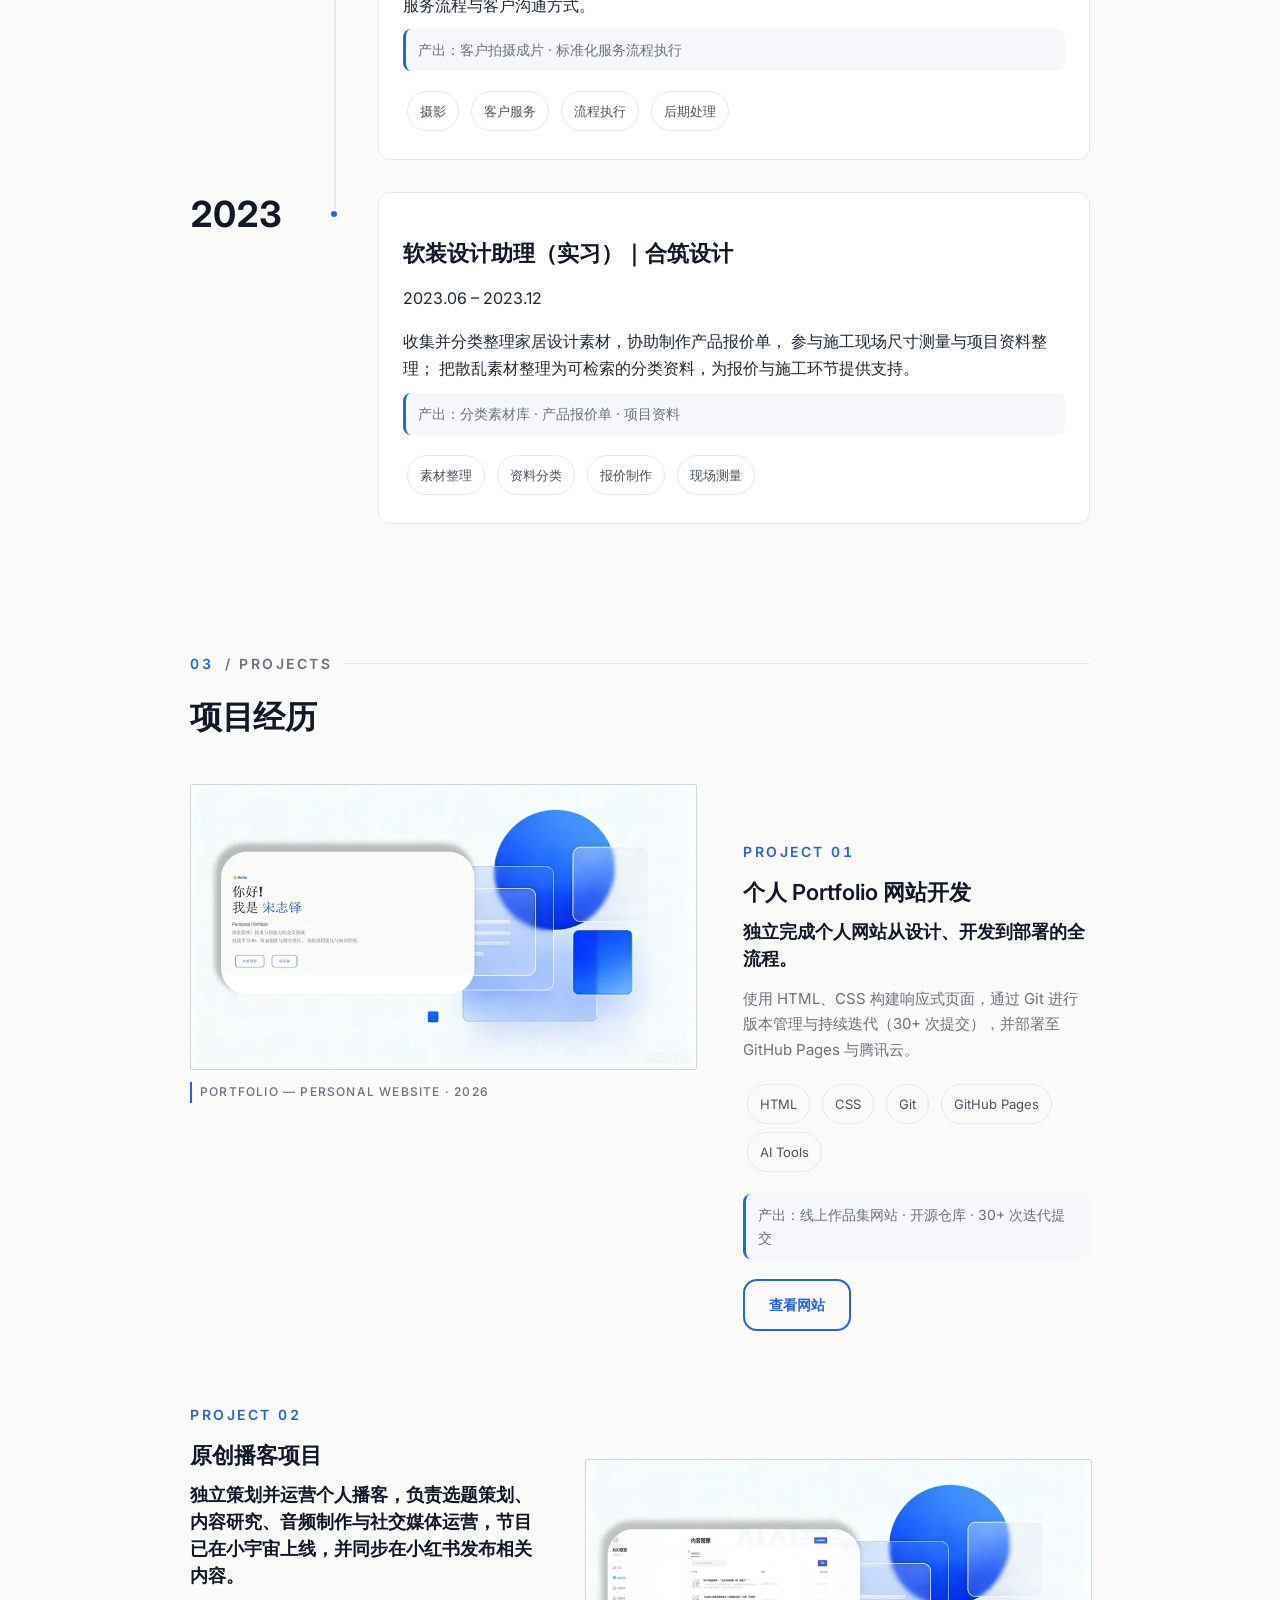
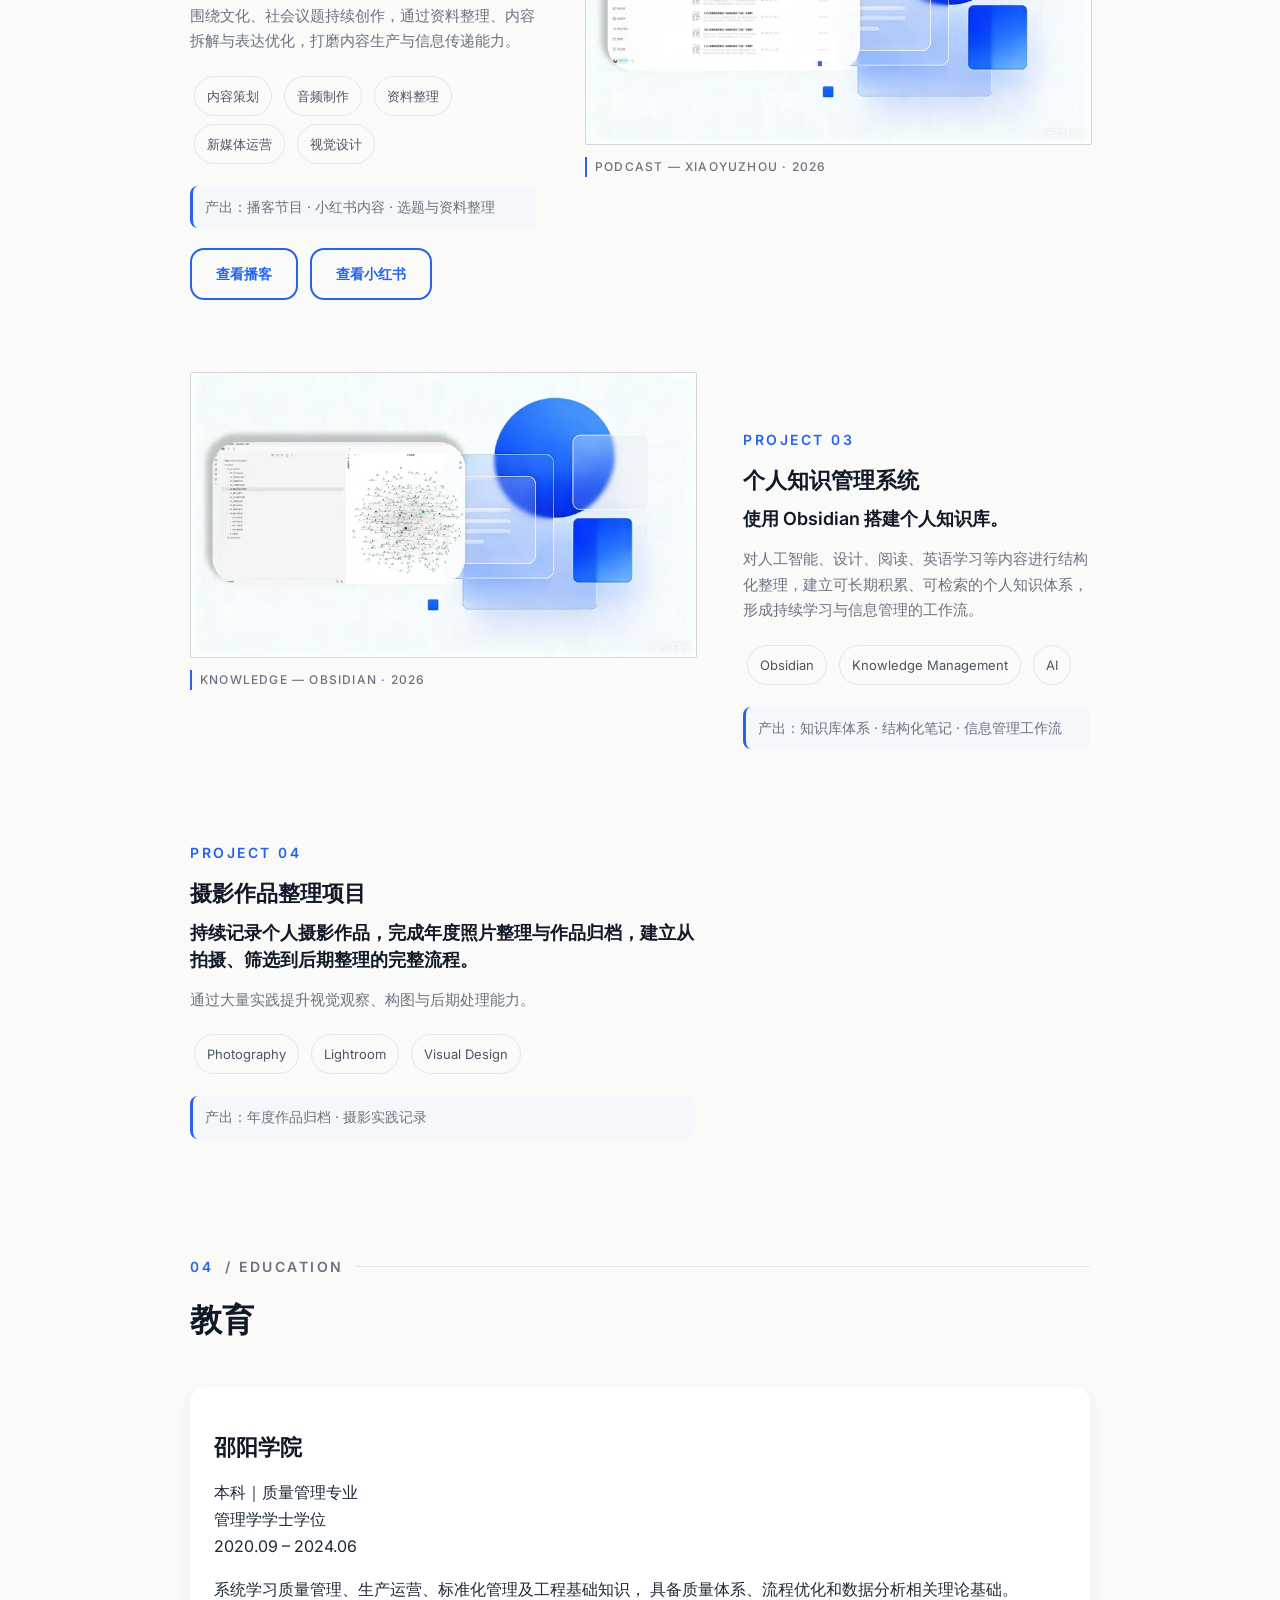
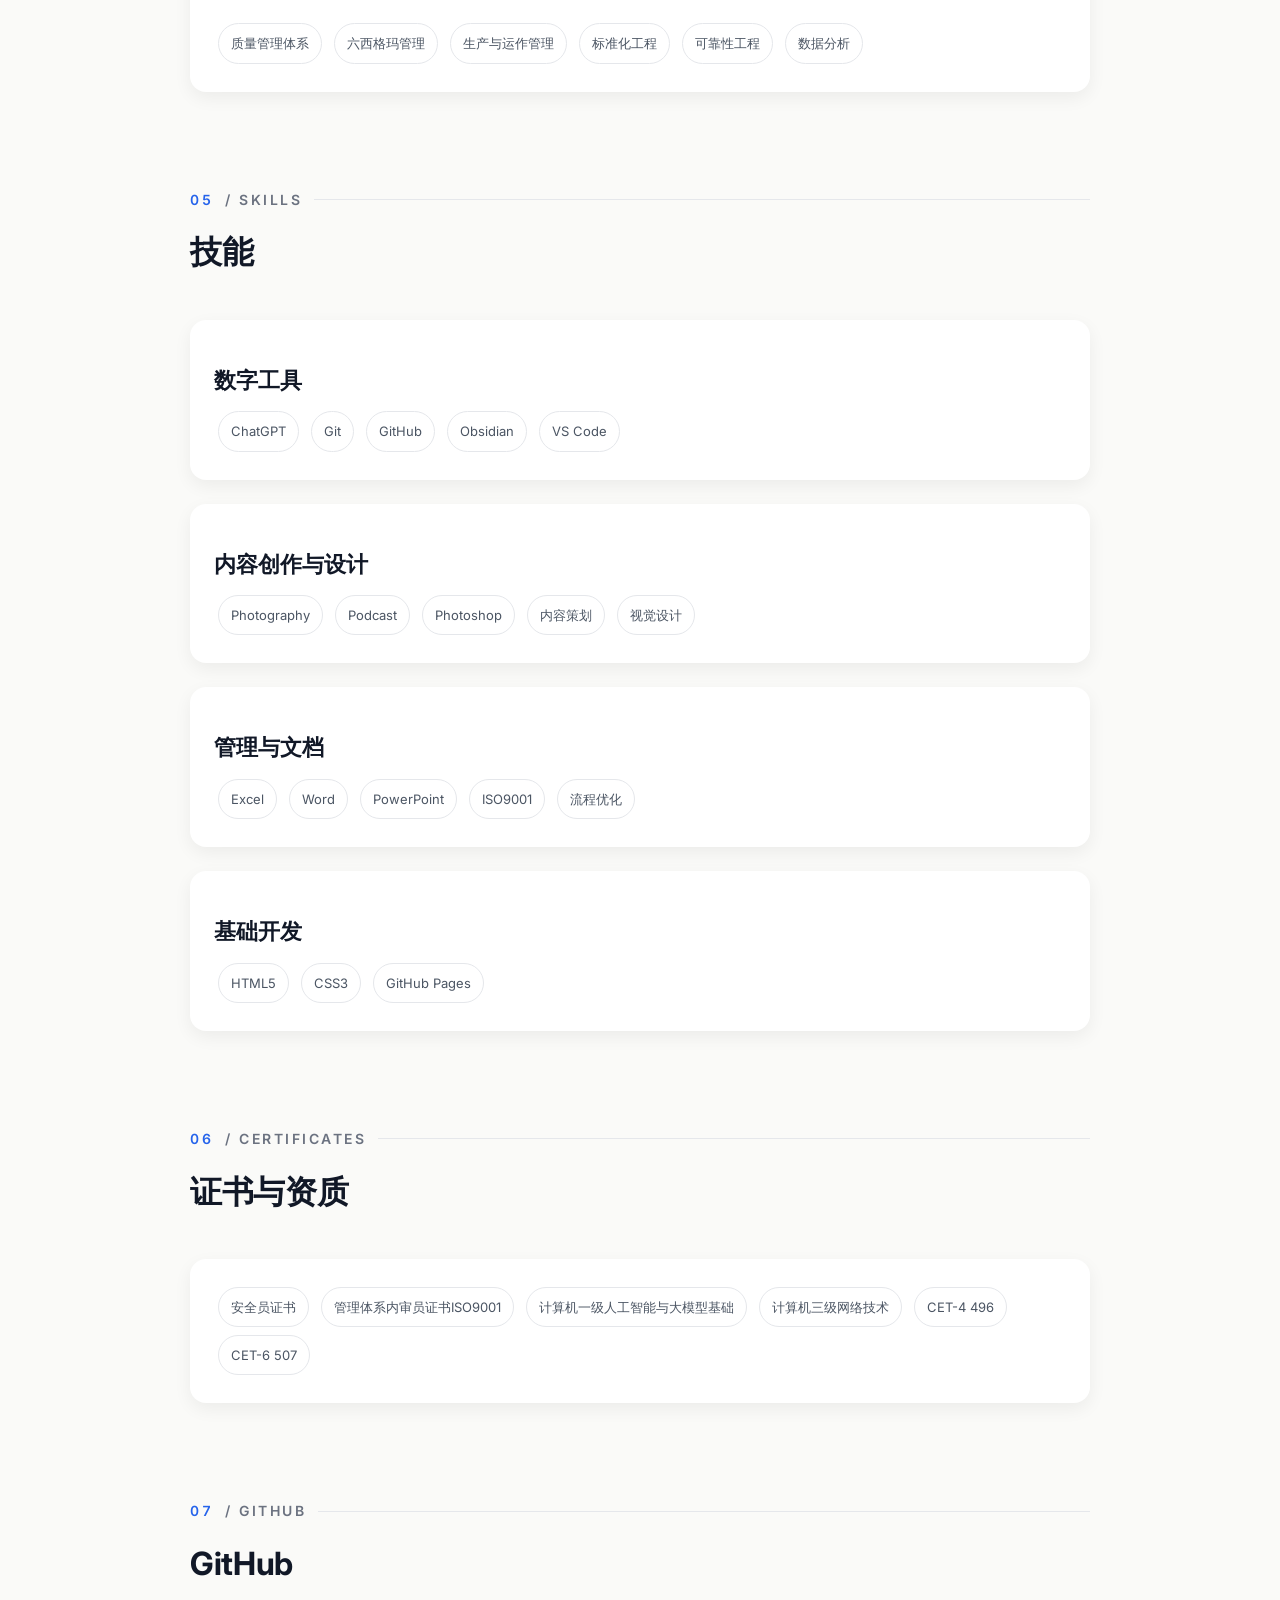
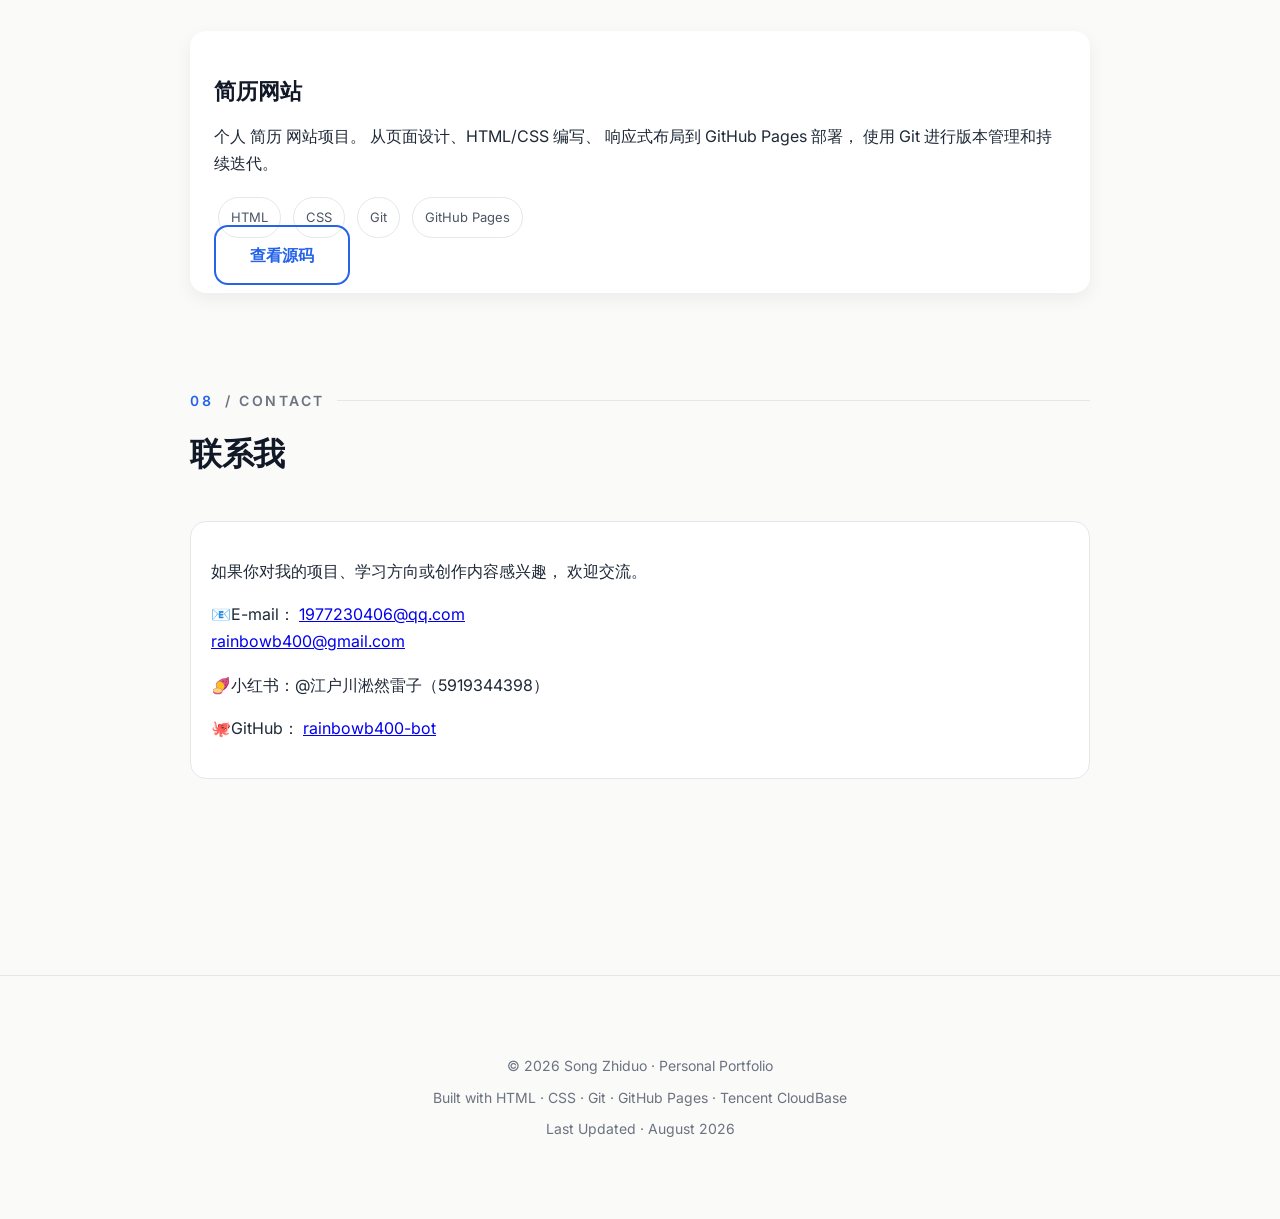
==== commit bec5bf1d: "feat: editorial about section and remaining project rows" ====
--- a/index.html
+++ b/index.html
@@ -145,22 +145,37 @@
         <h2>关于我</h2>
     </header>
 
-    <div class="card">
-
-        <p>
-            我叫宋志铎，毕业于邵阳学院质量管理专业，
-            拥有管理学学士学位。
-        </p>
-
-        <p>
-            我关注人工智能、知识管理、数字工具以及个人效率，
-            喜欢通过持续学习和实践不断提升自己的能力。
-        </p>
-
-        <p>
-            这个网站是我的作品集合：工作经历、项目实践、内容创作
-            与知识积累，都以可查看的产出形式呈现。
-        </p>
+    <div class="about-grid">
+
+        <div class="about-text">
+
+            <p class="about-lead">
+                我叫宋志铎，毕业于邵阳学院质量管理专业，
+                拥有管理学学士学位。
+            </p>
+
+            <p>
+                我关注人工智能、知识管理、数字工具以及个人效率，
+                喜欢通过持续学习和实践不断提升自己的能力。
+            </p>
+
+            <p>
+                这个网站是我的作品集合：工作经历、项目实践、内容创作
+                与知识积累，都以可查看的产出形式呈现。
+            </p>
+
+        </div>
+
+        <figure class="about-media">
+            <img
+                loading="lazy"
+                src="assets/profile/avatar.png"
+                width="1728"
+                height="2304"
+                alt="宋志铎"
+                class="about-avatar">
+            <figcaption>SONG ZHIDUO — 2026</figcaption>
+        </figure>
 
     </div>
 
@@ -400,126 +415,111 @@
 
     </div>
 
-<div class="project-card">
-    <picture>
-        <source
-            type="image/webp"
-            srcset="assets/covers/podcast-cover-800.webp 800w, assets/covers/podcast-cover-1600.webp 1600w"
-            sizes="(max-width: 768px) 100vw, 860px">
-        <img
-            loading="lazy"
-            src="assets/covers/podcast-cover.png"
-            width="1600"
-            height="900"
-            alt="原创播客项目封面"
-            class="project-cover">
-    </picture>
-    <h3>原创播客项目</h3>
-
-    <p>
-        独立策划并运营个人播客，负责选题策划、内容研究、音频制作
-        与社交媒体运营，节目已在小宇宙上线，并同步在小红书发布相关内容。
-
-        围绕文化、社会议题持续创作，通过资料整理、内容拆解与表达优化，
-        打磨内容生产与信息传递能力。
-    </p>
-
-    <p class="outcome">产出：播客节目 · 小红书内容 · 选题与资料整理</p>
-
-
-    <div class="chips">
-
-        <span>内容策划</span>
-        <span>音频制作</span>
-        <span>资料整理</span>
-        <span>新媒体运营</span>
-        <span>视觉设计</span>
-
-    </div>
-
-    <div class="project-buttons">
-
-        <a 
-        class="secondary-btn"
-        href="https://www.xiaoyuzhoufm.com/podcast/6a0ac9dcbf4b2a18244b3b80"
-        target="_blank"
-        rel="noopener noreferrer">
-
-            查看播客
-
-        </a>
-
-
-        <a 
-        class="secondary-btn"
-        href="https://xhslink.com/m/wyo6wXmB4A"
-        target="_blank"
-        rel="noopener noreferrer">
-
-            查看小红书
-
-        </a>
-
-    </div>
-
-
-</div>
-
-    <div class="project-card">
-        <picture>
-            <source
-                type="image/webp"
-                srcset="assets/covers/knowledge-cover-800.webp 800w, assets/covers/knowledge-cover-1600.webp 1600w"
-                sizes="(max-width: 768px) 100vw, 860px">
-            <img
-                loading="lazy"
-                src="assets/covers/knowledge-cover.png"
-                width="1600"
-                height="900"
-                alt="个人知识管理系统封面"
-                class="project-cover">
-        </picture>
-        <h3>个人知识管理系统</h3>
-
-        <p>
-            使用 Obsidian 搭建个人知识库，
-            对人工智能、设计、阅读、英语学习等内容进行结构化整理，
-            建立可长期积累、可检索的个人知识体系，
-            形成持续学习与信息管理的工作流。
-        </p>
-
-        <p class="outcome">产出：知识库体系 · 结构化笔记 · 信息管理工作流</p>
-
-        <div class="chips">
-
-            <span>Obsidian</span>
-            <span>Knowledge Management</span>
-            <span>AI</span>
-
-        </div>
-
-    </div>
-
-
-
-    <div class="project-card">
-
-        <h3>摄影作品整理项目</h3>
-
-        <p>
-            持续记录个人摄影作品，完成年度照片整理与作品归档，
-            建立从拍摄、筛选到后期整理的完整流程；
-            通过大量实践提升视觉观察、构图与后期处理能力。
-        </p>
-
-        <p class="outcome">产出：年度作品归档 · 摄影实践记录</p>
-
-        <div class="chips">
-
-            <span>Photography</span>
-            <span>Lightroom</span>
-            <span>Visual Design</span>
-
+    <div class="project-row project-row--flip">
+
+        <div class="project-info">
+            <p class="project-index">PROJECT 02</p>
+            <h3>原创播客项目</h3>
+            <p class="project-lead">独立策划并运营个人播客，负责选题策划、内容研究、音频制作与社交媒体运营，节目已在小宇宙上线，并同步在小红书发布相关内容。</p>
+            <p class="project-desc">围绕文化、社会议题持续创作，通过资料整理、内容拆解与表达优化，打磨内容生产与信息传递能力。</p>
+
+            <div class="chips">
+
+                <span>内容策划</span>
+                <span>音频制作</span>
+                <span>资料整理</span>
+                <span>新媒体运营</span>
+                <span>视觉设计</span>
+
+            </div>
+
+            <p class="outcome">产出：播客节目 · 小红书内容 · 选题与资料整理</p>
+
+            <div class="project-actions">
+
+                <a class="secondary-btn project-link" href="https://www.xiaoyuzhoufm.com/podcast/6a0ac9dcbf4b2a18244b3b80" target="_blank" rel="noopener noreferrer">查看播客</a>
+
+                <a class="secondary-btn project-link" href="https://xhslink.com/m/wyo6wXmB4A" target="_blank" rel="noopener noreferrer">查看小红书</a>
+
+            </div>
+        </div>
+
+        <figure class="project-media">
+            <picture>
+                <source
+                    type="image/webp"
+                    srcset="assets/covers/podcast-cover-800.webp 800w, assets/covers/podcast-cover-1600.webp 1600w"
+                    sizes="(max-width: 1024px) 100vw, 560px">
+                <img
+                    loading="lazy"
+                    src="assets/covers/podcast-cover.png"
+                    width="1600"
+                    height="900"
+                    alt="原创播客项目封面"
+                    class="project-cover">
+            </picture>
+            <figcaption>PODCAST — XIAOYUZHOU · 2026</figcaption>
+        </figure>
+
+    </div>
+
+    <div class="project-row">
+
+        <figure class="project-media">
+            <picture>
+                <source
+                    type="image/webp"
+                    srcset="assets/covers/knowledge-cover-800.webp 800w, assets/covers/knowledge-cover-1600.webp 1600w"
+                    sizes="(max-width: 1024px) 100vw, 560px">
+                <img
+                    loading="lazy"
+                    src="assets/covers/knowledge-cover.png"
+                    width="1600"
+                    height="900"
+                    alt="个人知识管理系统封面"
+                    class="project-cover">
+            </picture>
+            <figcaption>KNOWLEDGE — OBSIDIAN · 2026</figcaption>
+        </figure>
+
+        <div class="project-info">
+            <p class="project-index">PROJECT 03</p>
+            <h3>个人知识管理系统</h3>
+            <p class="project-lead">使用 Obsidian 搭建个人知识库。</p>
+            <p class="project-desc">对人工智能、设计、阅读、英语学习等内容进行结构化整理，建立可长期积累、可检索的个人知识体系，形成持续学习与信息管理的工作流。</p>
+
+            <div class="chips">
+
+                <span>Obsidian</span>
+                <span>Knowledge Management</span>
+                <span>AI</span>
+
+            </div>
+
+            <p class="outcome">产出：知识库体系 · 结构化笔记 · 信息管理工作流</p>
+        </div>
+
+    </div>
+
+
+
+    <div class="project-row project-row--text">
+
+        <div class="project-info">
+            <p class="project-index">PROJECT 04</p>
+            <h3>摄影作品整理项目</h3>
+            <p class="project-lead">持续记录个人摄影作品，完成年度照片整理与作品归档，建立从拍摄、筛选到后期整理的完整流程。</p>
+            <p class="project-desc">通过大量实践提升视觉观察、构图与后期处理能力。</p>
+
+            <div class="chips">
+
+                <span>Photography</span>
+                <span>Lightroom</span>
+                <span>Visual Design</span>
+
+            </div>
+
+            <p class="outcome">产出：年度作品归档 · 摄影实践记录</p>
         </div>
 
     </div>
--- a/style.css
+++ b/style.css
@@ -711,7 +711,8 @@
 }
 
 
-.project-media figcaption {
+.project-media figcaption,
+.about-media figcaption {
 
     font-size: 12px;
 
@@ -814,6 +815,51 @@
     padding: 12px 24px;
 
     font-size: 14px;
+
+}
+
+
+.project-actions {
+
+    display: flex;
+
+    flex-wrap: wrap;
+
+    gap: 12px;
+
+}
+
+
+/* 交替行：左右镜像（文字左 / 图片右） */
+
+@media (min-width: 1025px) {
+
+    .project-row--flip .project-media {
+
+        grid-column: 6 / span 7;
+
+        margin-top: 56px;
+
+    }
+
+    .project-row--flip .project-info {
+
+        grid-column: 1 / span 5;
+
+        margin-top: 0;
+
+    }
+
+}
+
+
+/* 无封面项目的文字行 */
+
+.project-row--text .project-info {
+
+    grid-column: 1 / span 7;
+
+    margin-top: 0;
 
 }
 
@@ -839,6 +885,18 @@
 
     }
 
+    .project-row--flip .project-media {
+
+        order: 1;
+
+    }
+
+    .project-row--flip .project-info {
+
+        order: 2;
+
+    }
+
 }
 
 /* ===================================
@@ -1016,6 +1074,125 @@
         margin-bottom: 28px;
 
         padding: 16px;
+
+    }
+
+}
+
+/* ===================================
+   About (editorial split)
+=================================== */
+
+.about-grid {
+
+    display: grid;
+
+    grid-template-columns: repeat(12, 1fr);
+
+    gap: 24px 48px;
+
+    align-items: start;
+
+}
+
+
+.about-text {
+
+    grid-column: 1 / span 7;
+
+    font-size: 17px;
+
+    line-height: 1.8;
+
+}
+
+
+.about-text p {
+
+    margin: 0 0 14px;
+
+}
+
+
+.about-text .about-lead {
+
+    margin: 0 0 18px;
+
+    font-size: 22px;
+
+    font-weight: 600;
+
+    line-height: 1.6;
+
+    color: var(--text-strong);
+
+}
+
+
+.about-text p:last-child {
+
+    margin-bottom: 0;
+
+}
+
+
+.about-media {
+
+    grid-column: 8 / span 5;
+
+    margin: 0;
+
+}
+
+
+.about-avatar {
+
+    display: block;
+
+    width: 100%;
+
+    height: auto;
+
+    border: 1px solid var(--border-strong);
+
+    border-radius: 2px;
+
+    margin-bottom: 12px;
+
+}
+
+
+@media (max-width: 1024px) {
+
+    .about-grid {
+
+        grid-template-columns: 1fr;
+
+        gap: 24px;
+
+    }
+
+    .about-text,
+    .about-media {
+
+        grid-column: 1 / -1;
+
+    }
+
+    .about-media {
+
+        max-width: 320px;
+
+    }
+
+}
+
+
+@media (max-width: 768px) {
+
+    .about-text .about-lead {
+
+        font-size: 20px;
 
     }
 
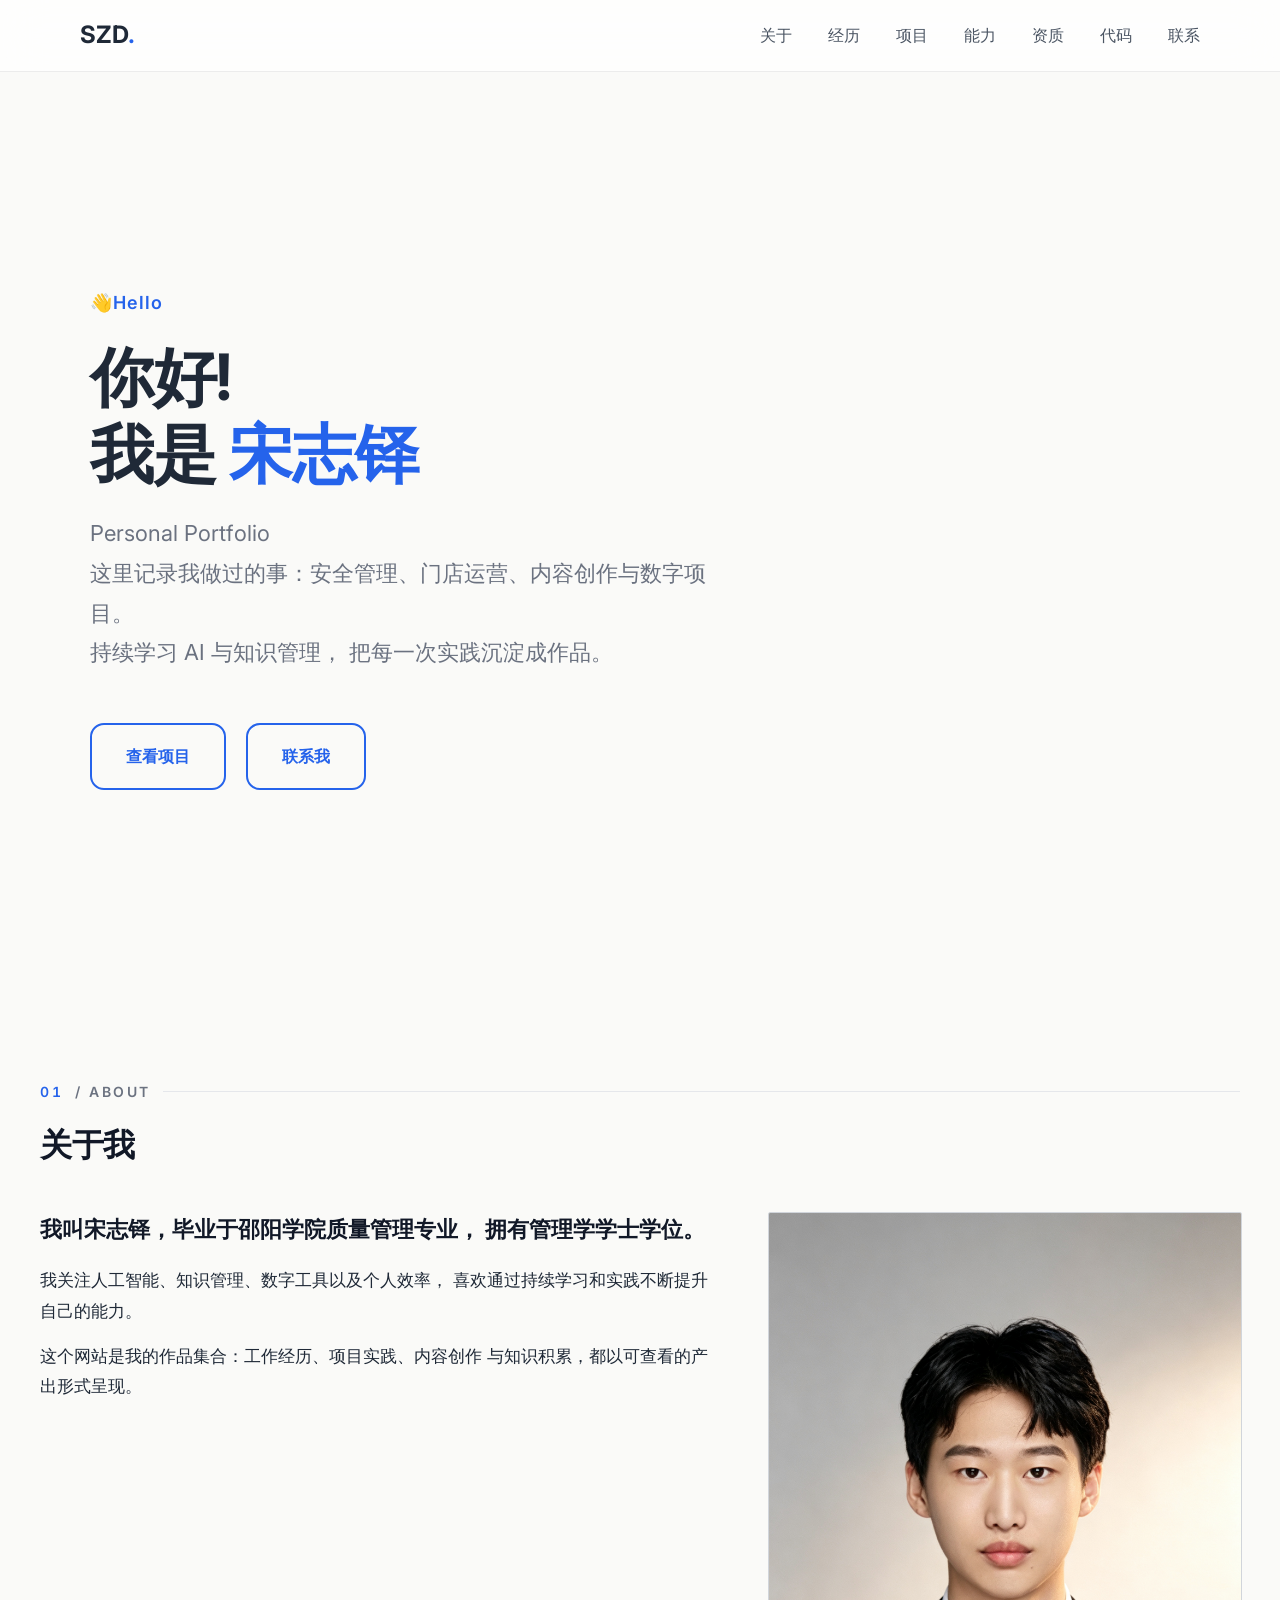
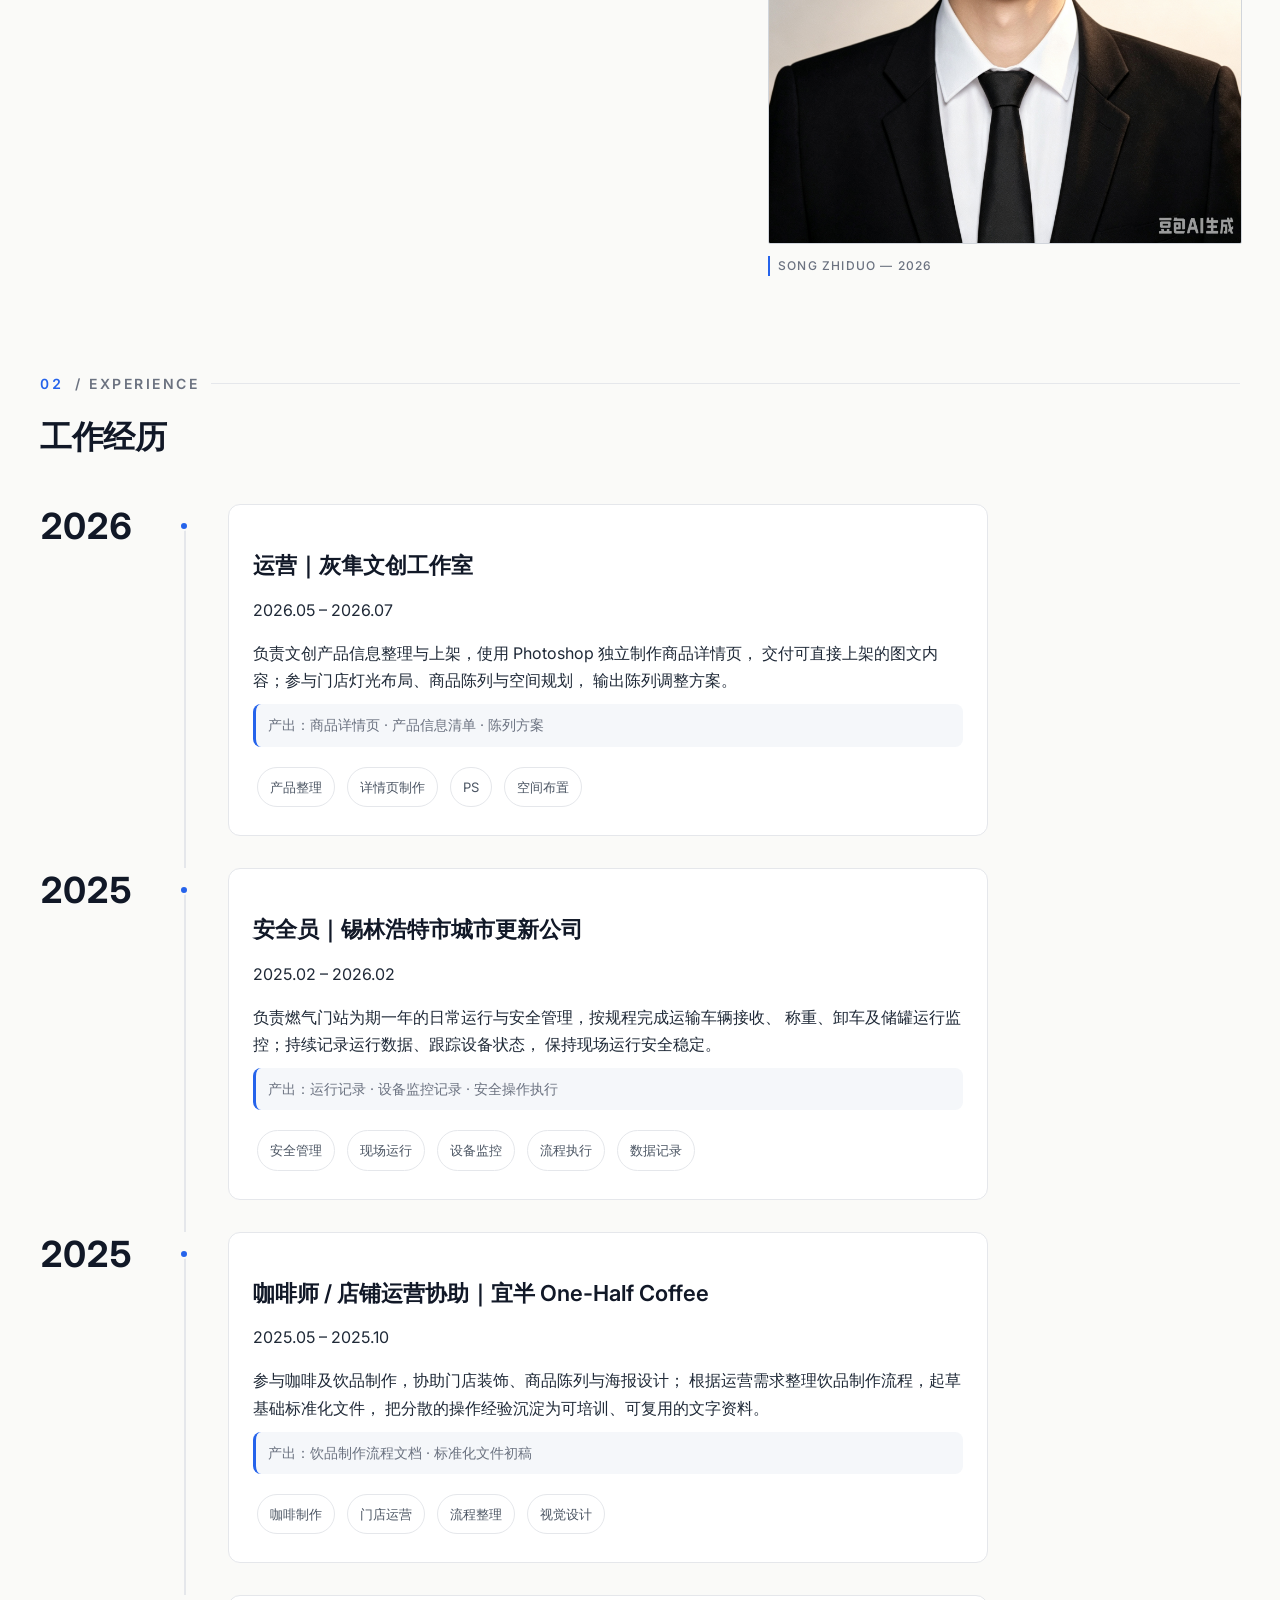
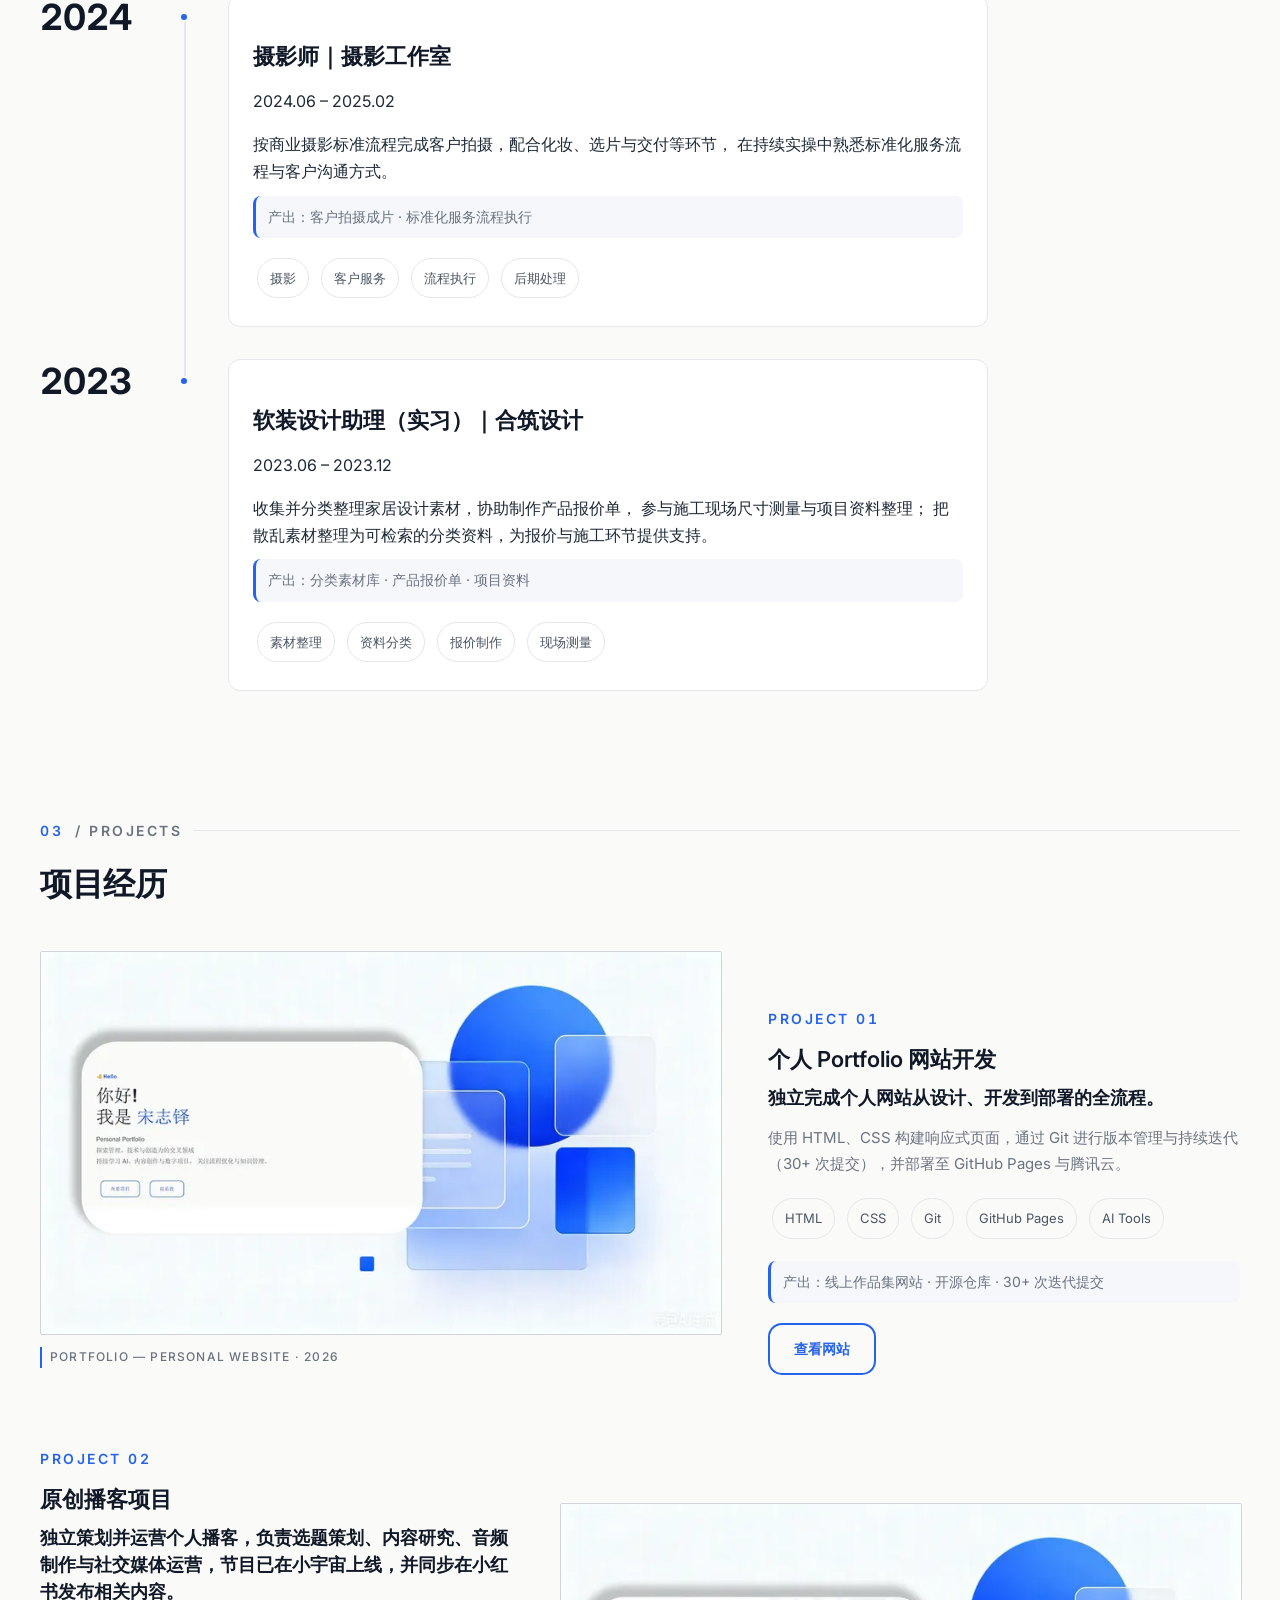
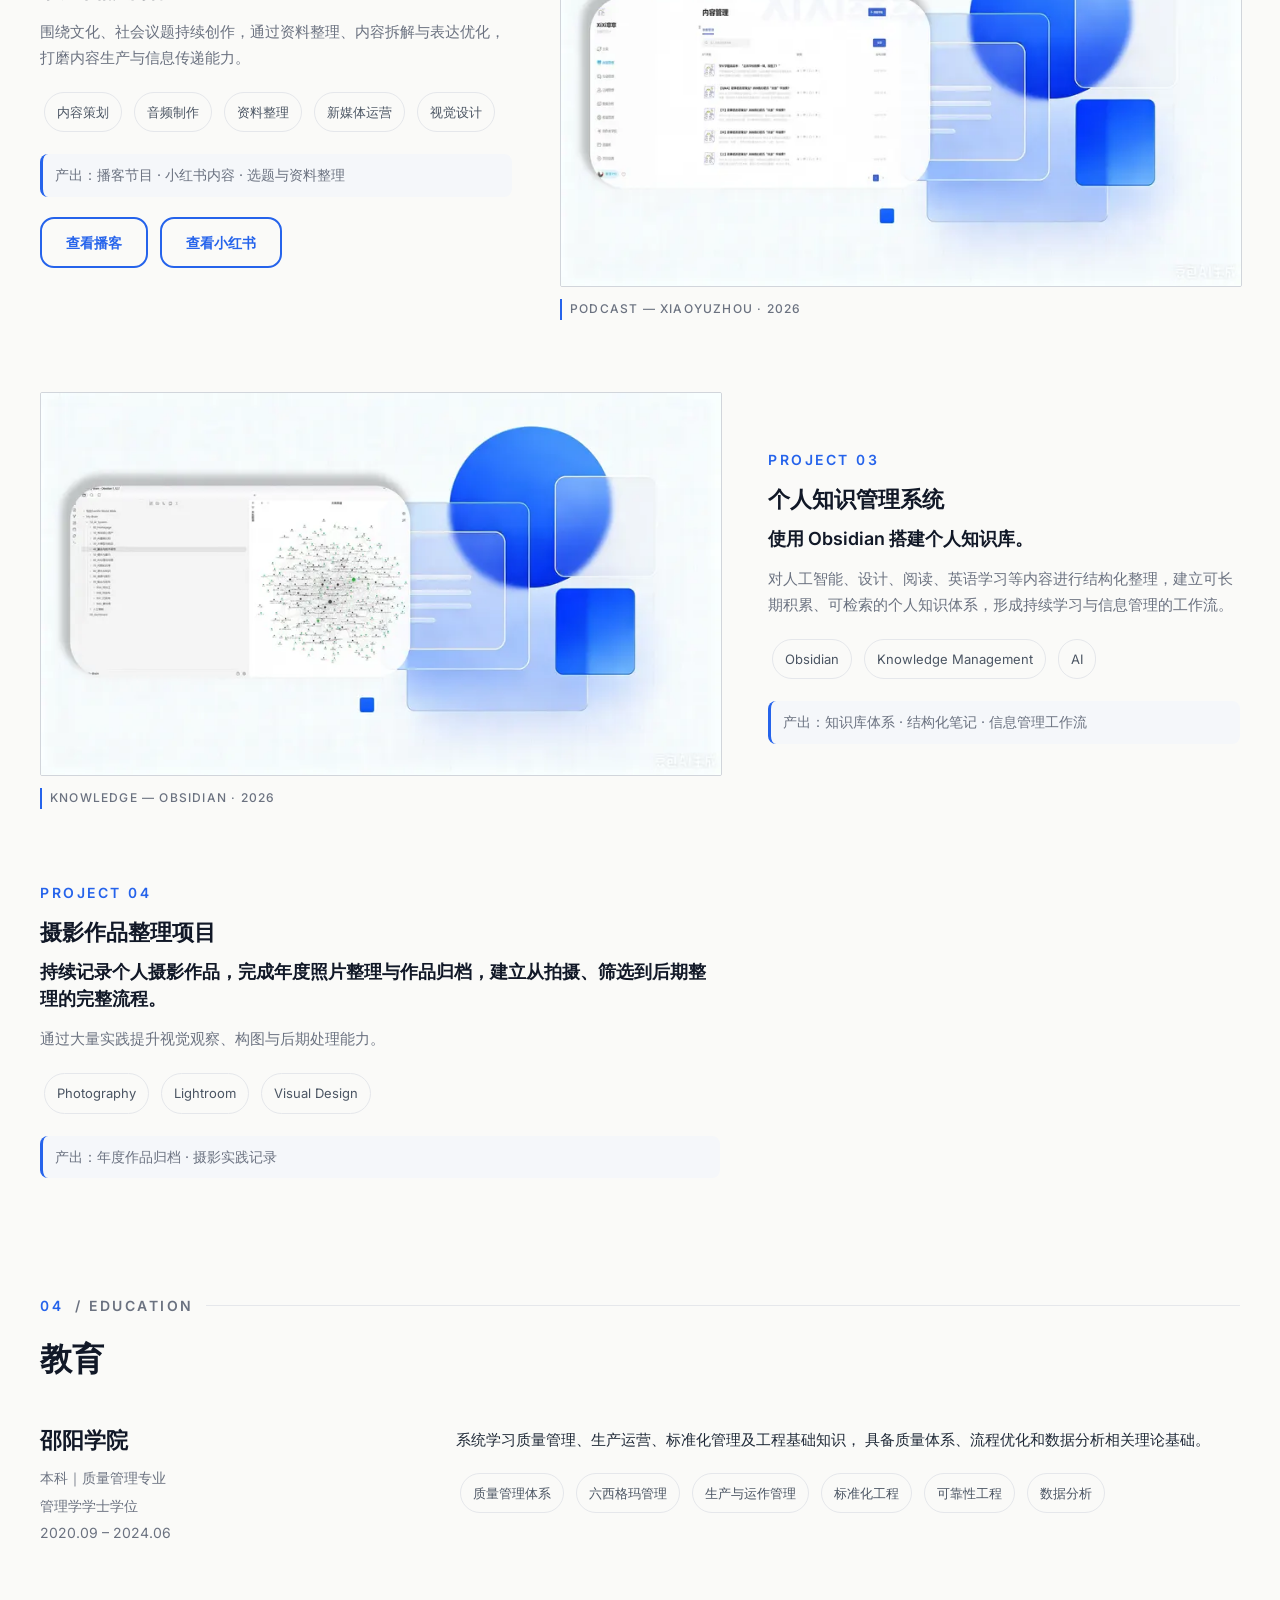
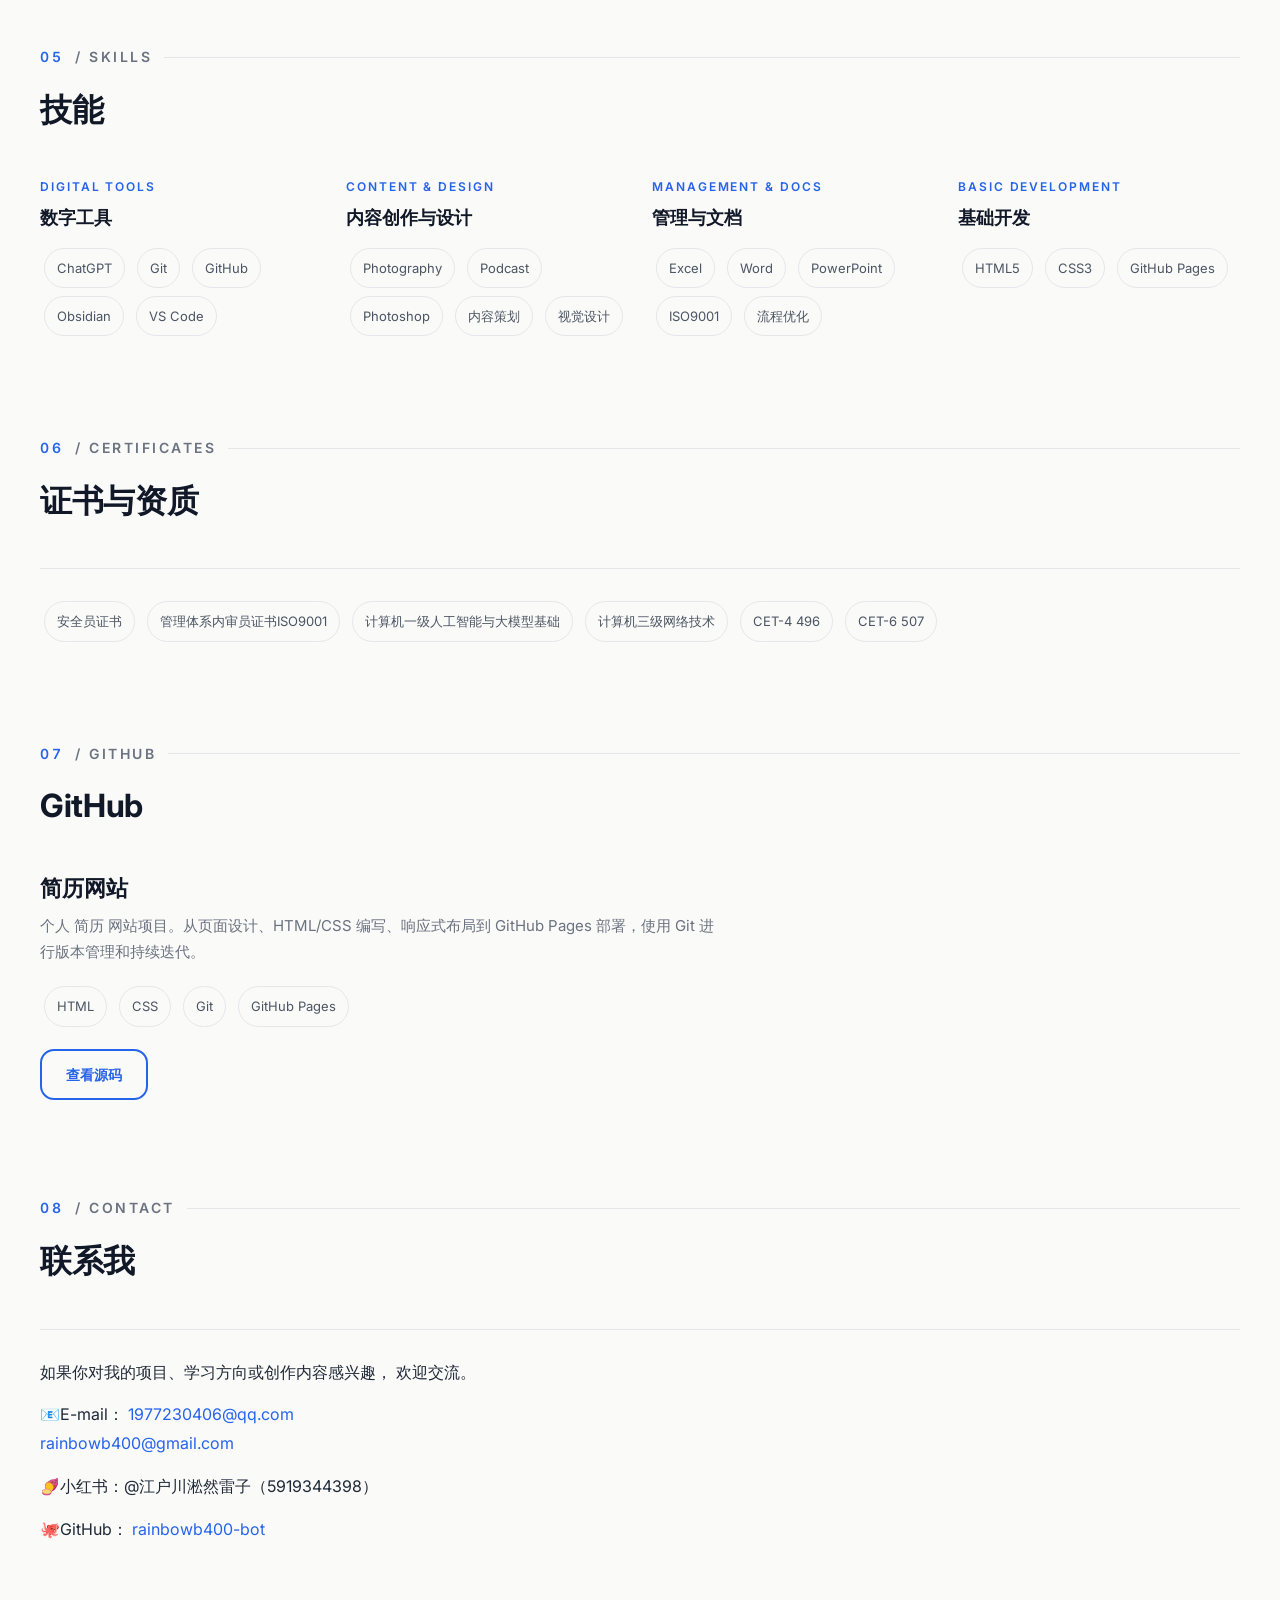
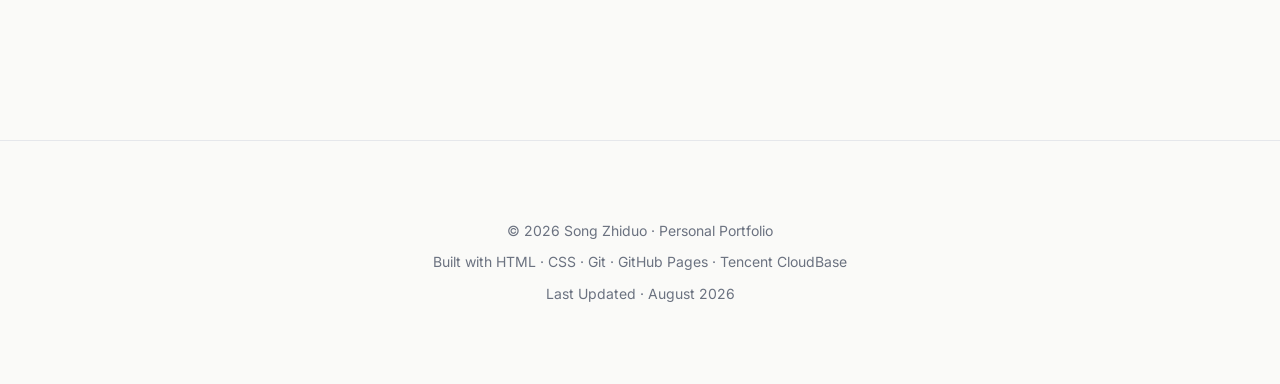
==== commit 748984b9: "style: unify education, certificates, github and contact sections" ====
--- a/index.html
+++ b/index.html
@@ -538,32 +538,31 @@
         <h2>教育</h2>
     </header>
 
-    <div class="project-card">
-
-        <h3>邵阳学院</h3>
-
-        <p>
-            本科｜质量管理专业
-            <br>
-            管理学学士学位
-            <br>
-            2020.09 – 2024.06
-        </p>
-
-        <p>
-            系统学习质量管理、生产运营、标准化管理及工程基础知识，
-            具备质量体系、流程优化和数据分析相关理论基础。
-        </p>
-
-        <div class="chips">
-
-            <span>质量管理体系</span>
-            <span>六西格玛管理</span>
-            <span>生产与运作管理</span>
-            <span>标准化工程</span>
-            <span>可靠性工程</span>
-            <span>数据分析</span>
-
+    <div class="edu-row">
+
+        <div class="edu-meta">
+            <h3>邵阳学院</h3>
+            <p>本科｜质量管理专业</p>
+            <p>管理学学士学位</p>
+            <p>2020.09 – 2024.06</p>
+        </div>
+
+        <div class="edu-body">
+            <p>
+                系统学习质量管理、生产运营、标准化管理及工程基础知识，
+                具备质量体系、流程优化和数据分析相关理论基础。
+            </p>
+
+            <div class="chips">
+
+                <span>质量管理体系</span>
+                <span>六西格玛管理</span>
+                <span>生产与运作管理</span>
+                <span>标准化工程</span>
+                <span>可靠性工程</span>
+                <span>数据分析</span>
+
+            </div>
         </div>
 
     </div>
@@ -582,67 +581,64 @@
     </header>
 
 
-    <div class="project-card">
-
-        <h3>数字工具</h3>
-
-        <div class="chips">
-
-            <span>ChatGPT</span>
-            <span>Git</span>
-            <span>GitHub</span>
-            <span>Obsidian</span>
-            <span>VS Code</span>
-
-        </div>
-
-    </div>
-
-
-    <div class="project-card">
-
-        <h3>内容创作与设计</h3>
-
-        <div class="chips">
-
-            <span>Photography</span>
-            <span>Podcast</span>
-            <span>Photoshop</span>
-            <span>内容策划</span>
-            <span>视觉设计</span>
-
-        </div>
-
-    </div>
-
-
-    <div class="project-card">
-
-        <h3>管理与文档</h3>
-
-        <div class="chips">
-
-            <span>Excel</span>
-            <span>Word</span>
-            <span>PowerPoint</span>
-            <span>ISO9001</span>
-            <span>流程优化</span>
-
-        </div>
-
-    </div>
-
-
-    <div class="project-card">
-
-        <h3>基础开发</h3>
-
-        <div class="chips">
-
-            <span>HTML5</span>
-            <span>CSS3</span>
-            <span>GitHub Pages</span>
-
+    <div class="skills-grid">
+
+        <div class="skill-group">
+            <p class="skill-kicker">DIGITAL TOOLS</p>
+            <h3>数字工具</h3>
+
+            <div class="chips">
+
+                <span>ChatGPT</span>
+                <span>Git</span>
+                <span>GitHub</span>
+                <span>Obsidian</span>
+                <span>VS Code</span>
+
+            </div>
+        </div>
+
+        <div class="skill-group">
+            <p class="skill-kicker">CONTENT & DESIGN</p>
+            <h3>内容创作与设计</h3>
+
+            <div class="chips">
+
+                <span>Photography</span>
+                <span>Podcast</span>
+                <span>Photoshop</span>
+                <span>内容策划</span>
+                <span>视觉设计</span>
+
+            </div>
+        </div>
+
+        <div class="skill-group">
+            <p class="skill-kicker">MANAGEMENT & DOCS</p>
+            <h3>管理与文档</h3>
+
+            <div class="chips">
+
+                <span>Excel</span>
+                <span>Word</span>
+                <span>PowerPoint</span>
+                <span>ISO9001</span>
+                <span>流程优化</span>
+
+            </div>
+        </div>
+
+        <div class="skill-group">
+            <p class="skill-kicker">BASIC DEVELOPMENT</p>
+            <h3>基础开发</h3>
+
+            <div class="chips">
+
+                <span>HTML5</span>
+                <span>CSS3</span>
+                <span>GitHub Pages</span>
+
+            </div>
         </div>
 
     </div>
@@ -662,7 +658,7 @@
         <h2>证书与资质</h2>
     </header>
 
-    <div class="project-card">
+    <div class="cert-block">
 
         <div class="chips">
 
@@ -690,40 +686,23 @@
     </header>
 
 
-    <div class="project-card">
-
-        <h3>简历网站</h3>
-
-
-        <p>
-            个人 简历 网站项目。
-
-            从页面设计、HTML/CSS 编写、
-            响应式布局到 GitHub Pages 部署，
-            使用 Git 进行版本管理和持续迭代。
-        </p>
-
-
-        <div class="chips">
-
-            <span>HTML</span>
-            <span>CSS</span>
-            <span>Git</span>
-            <span>GitHub Pages</span>
-
-        </div>
-
-
-        <a 
-        class="secondary-btn"
-        href="https://github.com/rainbowb400-bot/resume-website"
-        target="_blank"
-        rel="noopener noreferrer">
-
-            查看源码
-
-        </a>
-
+    <div class="project-row project-row--text">
+
+        <div class="project-info">
+            <h3>简历网站</h3>
+            <p class="project-desc">个人 简历 网站项目。从页面设计、HTML/CSS 编写、响应式布局到 GitHub Pages 部署，使用 Git 进行版本管理和持续迭代。</p>
+
+            <div class="chips">
+
+                <span>HTML</span>
+                <span>CSS</span>
+                <span>Git</span>
+                <span>GitHub Pages</span>
+
+            </div>
+
+            <a class="secondary-btn project-link" href="https://github.com/rainbowb400-bot/resume-website" target="_blank" rel="noopener noreferrer">查看源码</a>
+        </div>
 
     </div>
 
@@ -745,13 +724,12 @@
         <h2>联系我</h2>
     </header>
 
-    <div class="card">
+    <div class="contact-block">
 
         <p>
             如果你对我的项目、学习方向或创作内容感兴趣，
             欢迎交流。
         </p>
-
 
         <p>
             📧E-mail：
@@ -760,26 +738,16 @@
             <a href="mailto:rainbowb400@gmail.com">rainbowb400@gmail.com</a>
         </p>
 
-
         <p>
             🍠小红书：@江户川淞然雷子（5919344398）
-                       
-            
-        </p>
-
+        </p>
 
         <p>
             🐙GitHub：
-            <a 
-            href="https://github.com/rainbowb400-bot"
-            target="_blank"
-            rel="noopener noreferrer">
-            
+            <a href="https://github.com/rainbowb400-bot" target="_blank" rel="noopener noreferrer">
             rainbowb400-bot
-            
             </a>
         </p>
-
 
     </div>
 
--- a/style.css
+++ b/style.css
@@ -70,7 +70,7 @@
 
 .wrap {
 
-    max-width: 900px;
+    max-width: 1200px;
 
     margin: auto;
 
@@ -897,6 +897,12 @@
 
     }
 
+    .project-info {
+
+        max-width: 720px;
+
+    }
+
 }
 
 /* ===================================
@@ -916,7 +922,7 @@
 
     display: grid;
 
-    grid-template-columns: 100px 48px 1fr;
+    grid-template-columns: 100px 48px minmax(0, 760px);
 
     column-gap: 20px;
 
@@ -1179,6 +1185,12 @@
 
     }
 
+    .about-text {
+
+        max-width: 720px;
+
+    }
+
     .about-media {
 
         max-width: 320px;
@@ -1193,6 +1205,217 @@
     .about-text .about-lead {
 
         font-size: 20px;
+
+    }
+
+}
+
+/* ===================================
+   Skills (12 列)
+=================================== */
+
+.skills-grid {
+
+    display: grid;
+
+    grid-template-columns: repeat(12, 1fr);
+
+    gap: 24px;
+
+}
+
+
+.skill-group {
+
+    grid-column: span 3;
+
+}
+
+
+.skill-kicker {
+
+    margin: 0 0 8px;
+
+    font-size: 12px;
+
+    font-weight: 600;
+
+    letter-spacing: 0.16em;
+
+    text-transform: uppercase;
+
+    color: var(--primary);
+
+    font-variant-numeric: tabular-nums;
+
+}
+
+
+.skill-group h3 {
+
+    margin: 0 0 14px;
+
+    font-size: 18px;
+
+}
+
+
+@media (max-width: 1024px) {
+
+    .skill-group {
+
+        grid-column: span 6;
+
+    }
+
+}
+
+
+@media (max-width: 768px) {
+
+    .skill-group {
+
+        grid-column: span 12;
+
+    }
+
+}
+
+/* ===================================
+   Education / Certificates / GitHub / Contact
+=================================== */
+
+.edu-row {
+
+    display: grid;
+
+    grid-template-columns: repeat(12, 1fr);
+
+    gap: 24px 48px;
+
+}
+
+
+.edu-meta {
+
+    grid-column: 1 / span 4;
+
+}
+
+
+.edu-meta h3 {
+
+    margin: 0 0 10px;
+
+    font-size: 22px;
+
+}
+
+
+.edu-meta p {
+
+    margin: 0 0 4px;
+
+    color: var(--gray);
+
+    font-size: 14px;
+
+    line-height: 1.7;
+
+}
+
+
+.edu-body {
+
+    grid-column: 5 / span 8;
+
+}
+
+
+.edu-body > p {
+
+    margin: 0 0 16px;
+
+    color: var(--text);
+
+    font-size: 15px;
+
+    line-height: 1.8;
+
+}
+
+
+.edu-body .chips {
+
+    margin: 0;
+
+}
+
+
+.cert-block,
+.contact-block {
+
+    border-top: 1px solid var(--border);
+
+    padding-top: 28px;
+
+}
+
+
+.cert-block .chips {
+
+    margin: 0;
+
+}
+
+
+.contact-block p {
+
+    margin: 0 0 14px;
+
+    font-size: 16px;
+
+    line-height: 1.8;
+
+}
+
+
+.contact-block a {
+
+    color: var(--primary);
+
+    text-decoration: none;
+
+}
+
+
+.contact-block a:hover {
+
+    text-decoration: underline;
+
+}
+
+
+@media (max-width: 1024px) {
+
+    .edu-row {
+
+        grid-template-columns: 1fr;
+
+        gap: 20px;
+
+    }
+
+    .edu-meta,
+    .edu-body {
+
+        grid-column: 1 / -1;
+
+    }
+
+    .edu-body {
+
+        max-width: 720px;
 
     }
 
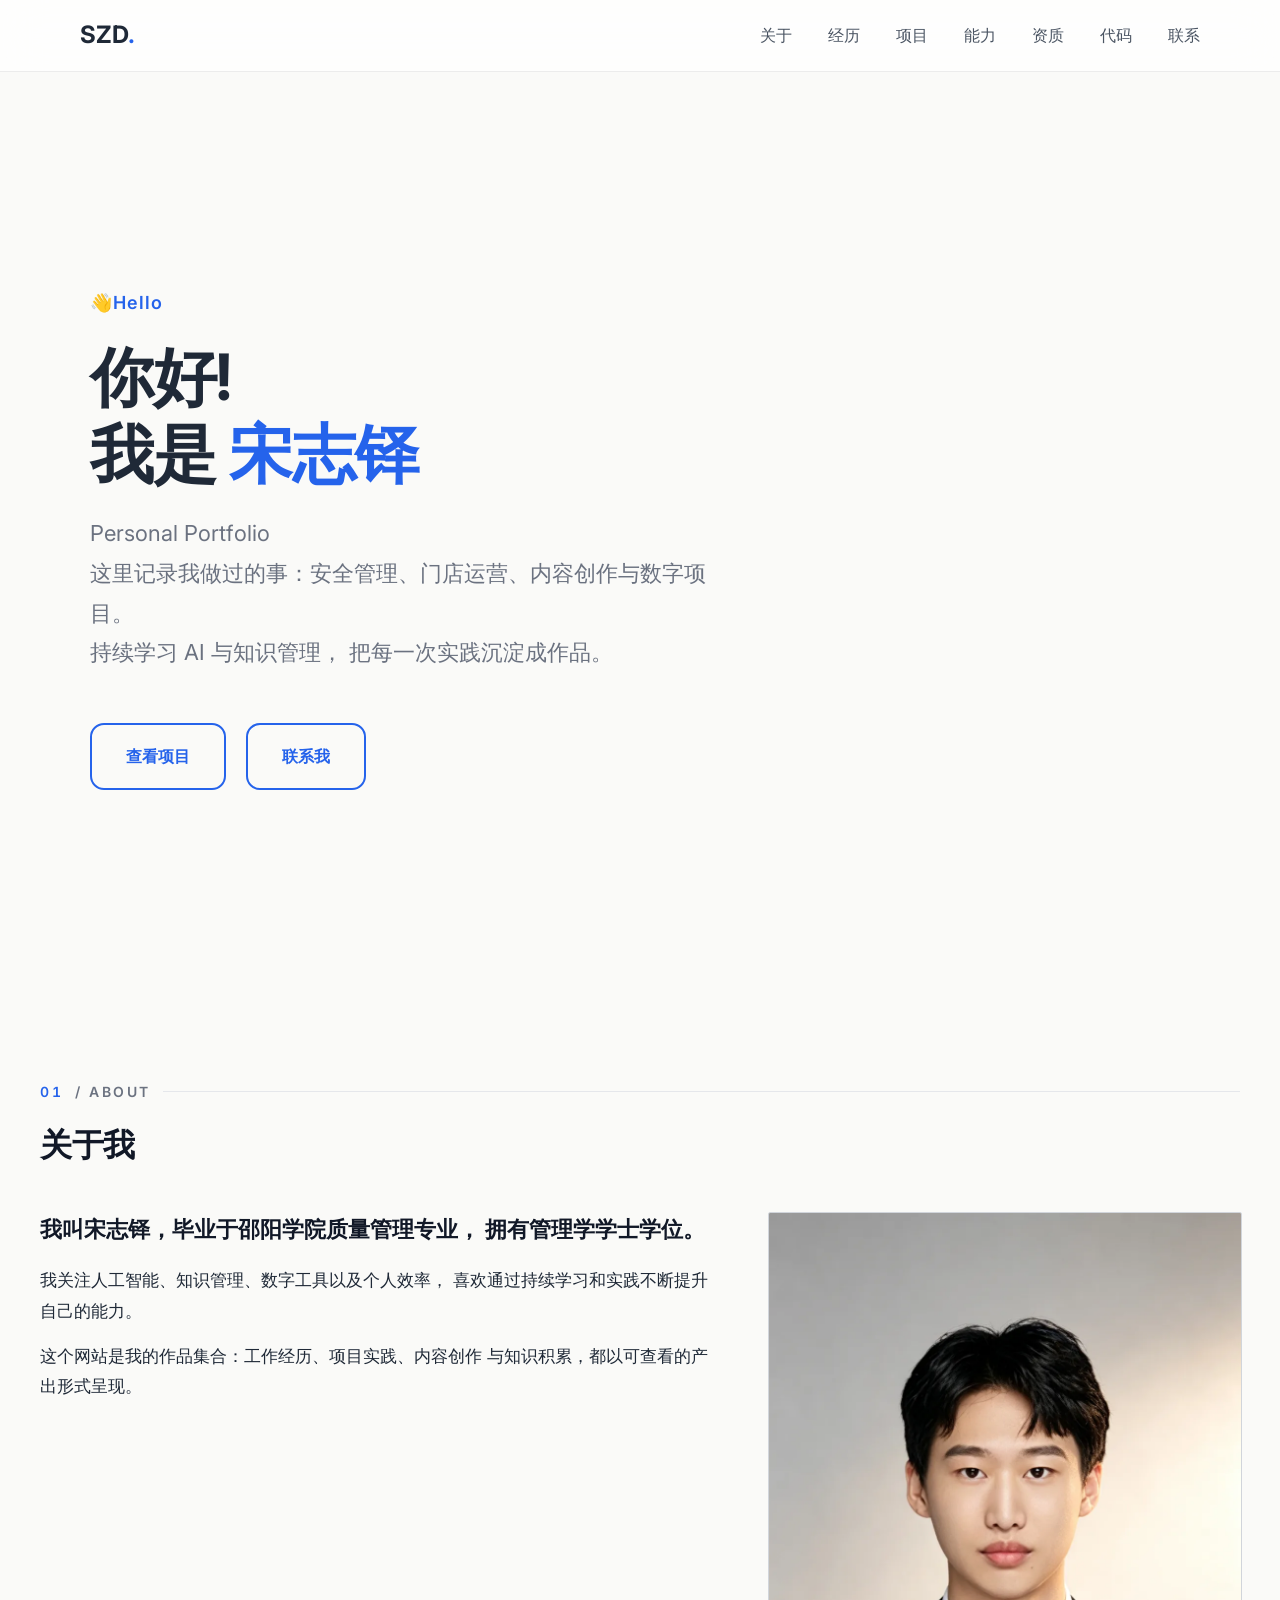
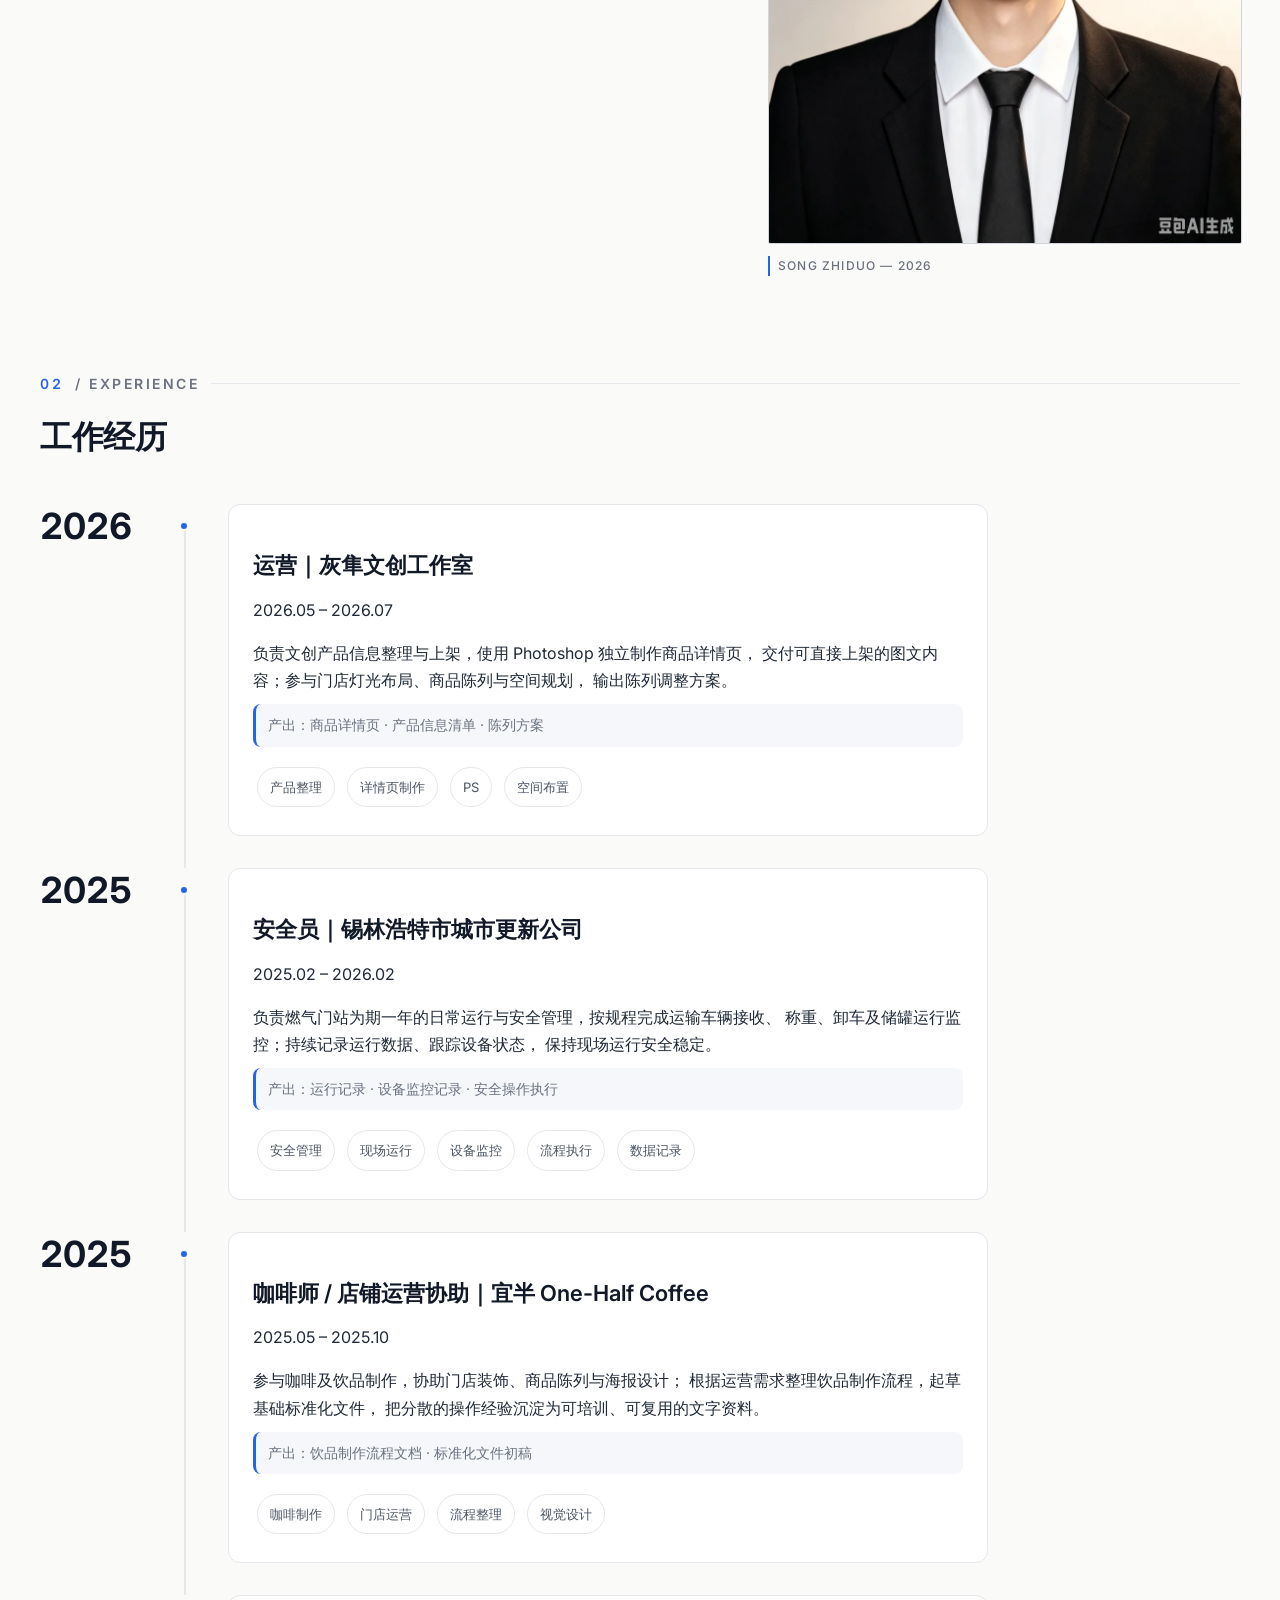
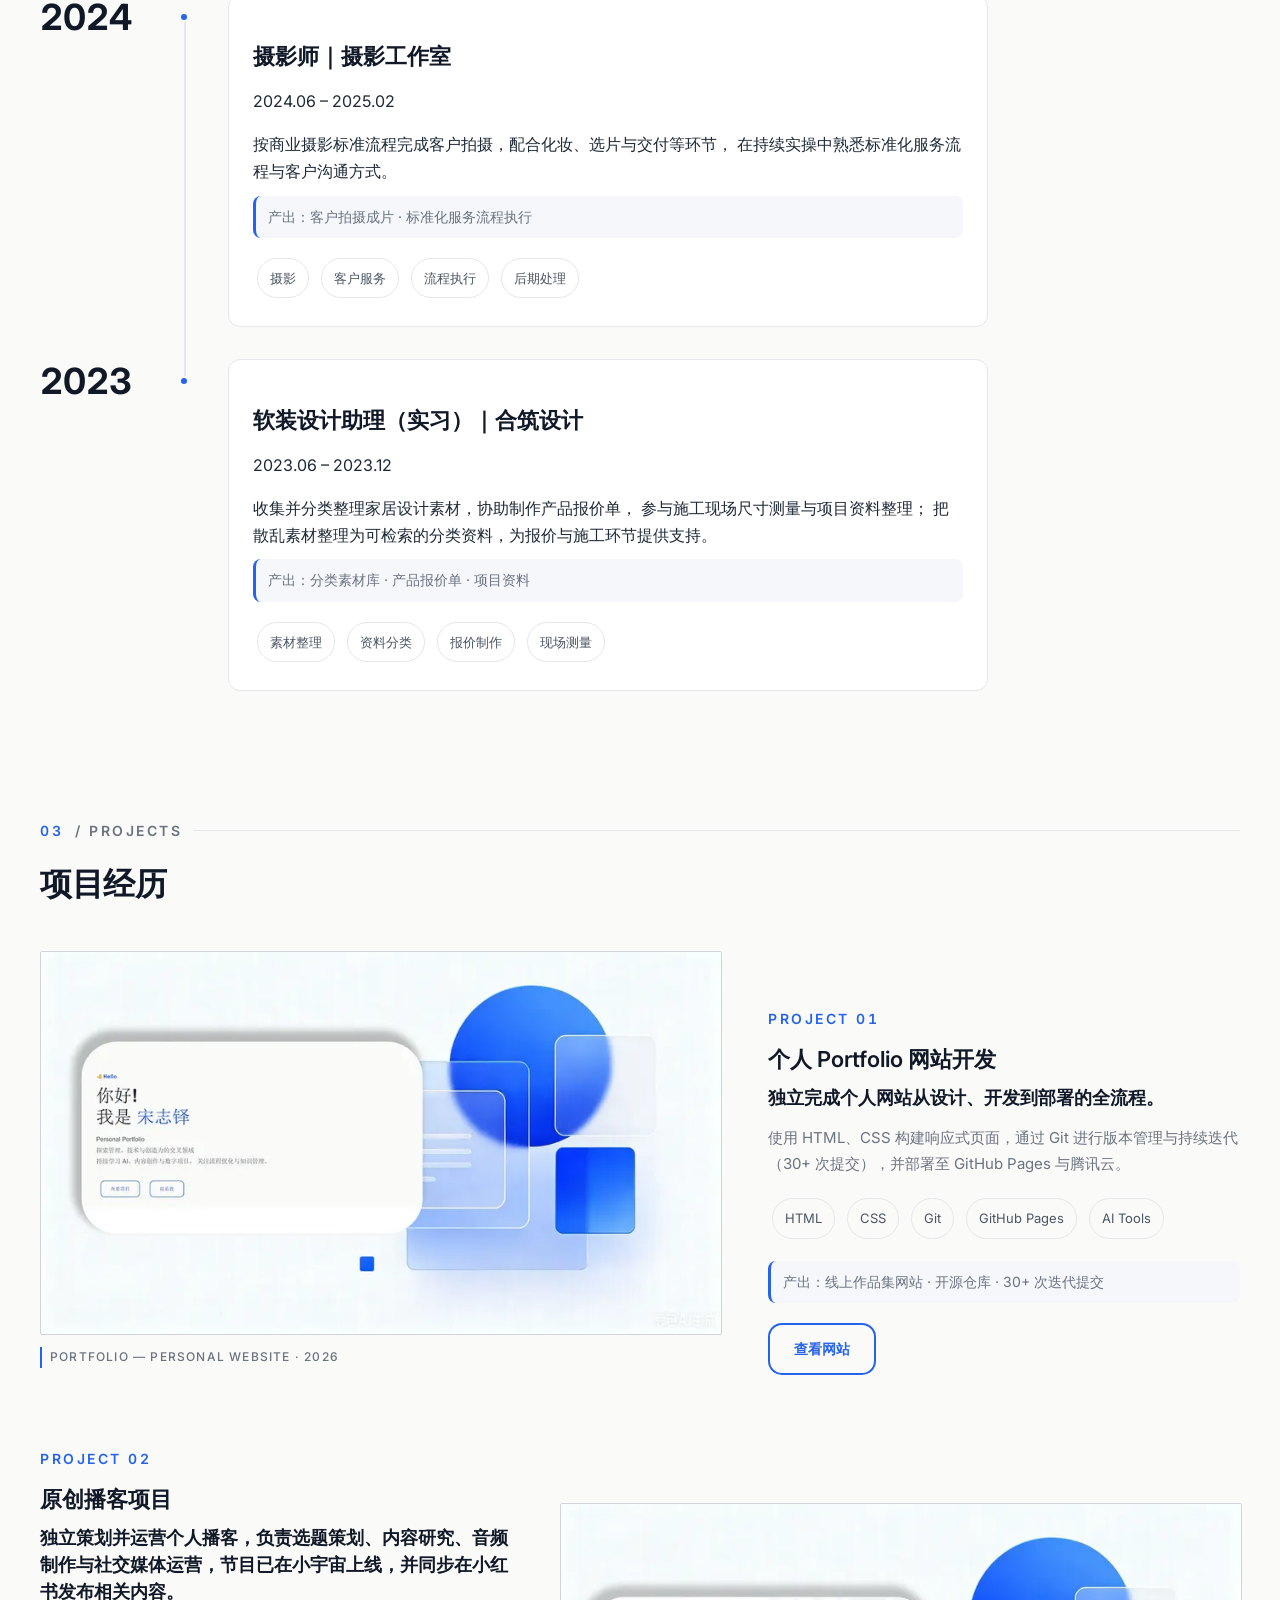
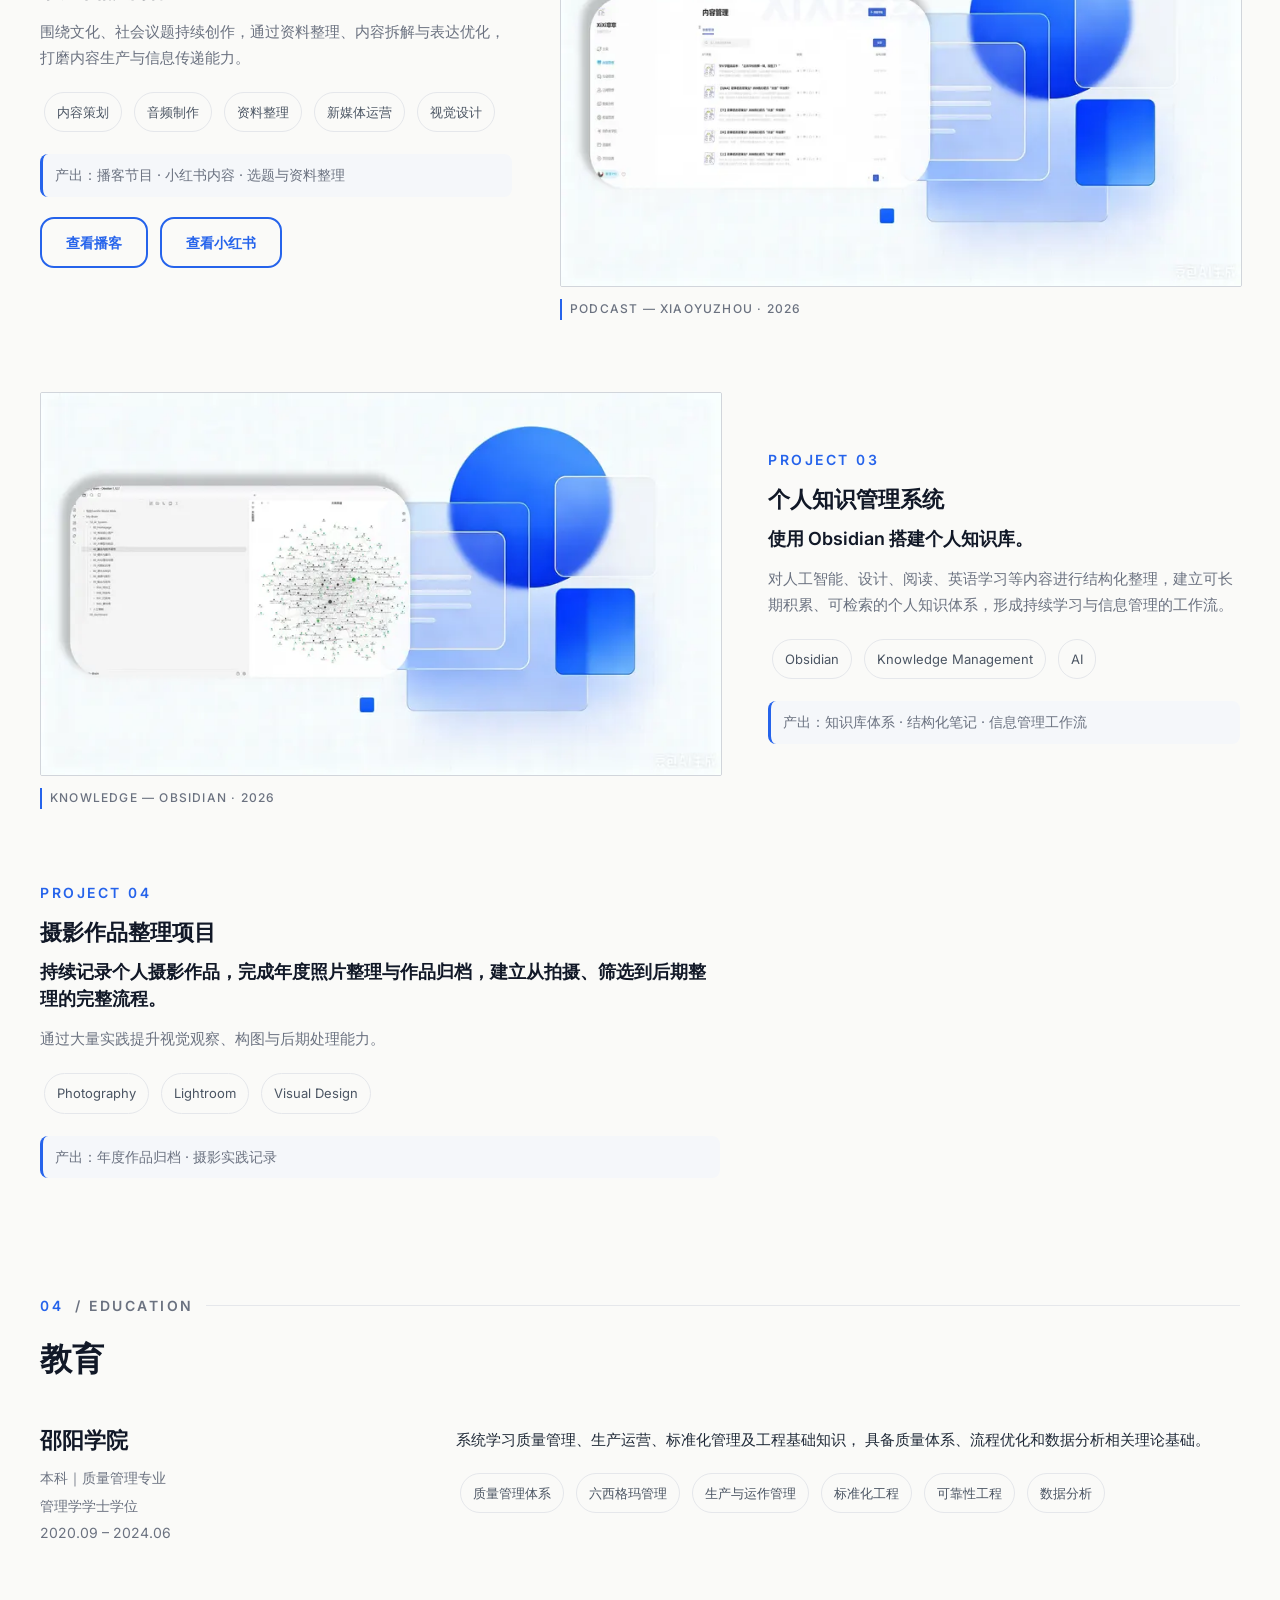
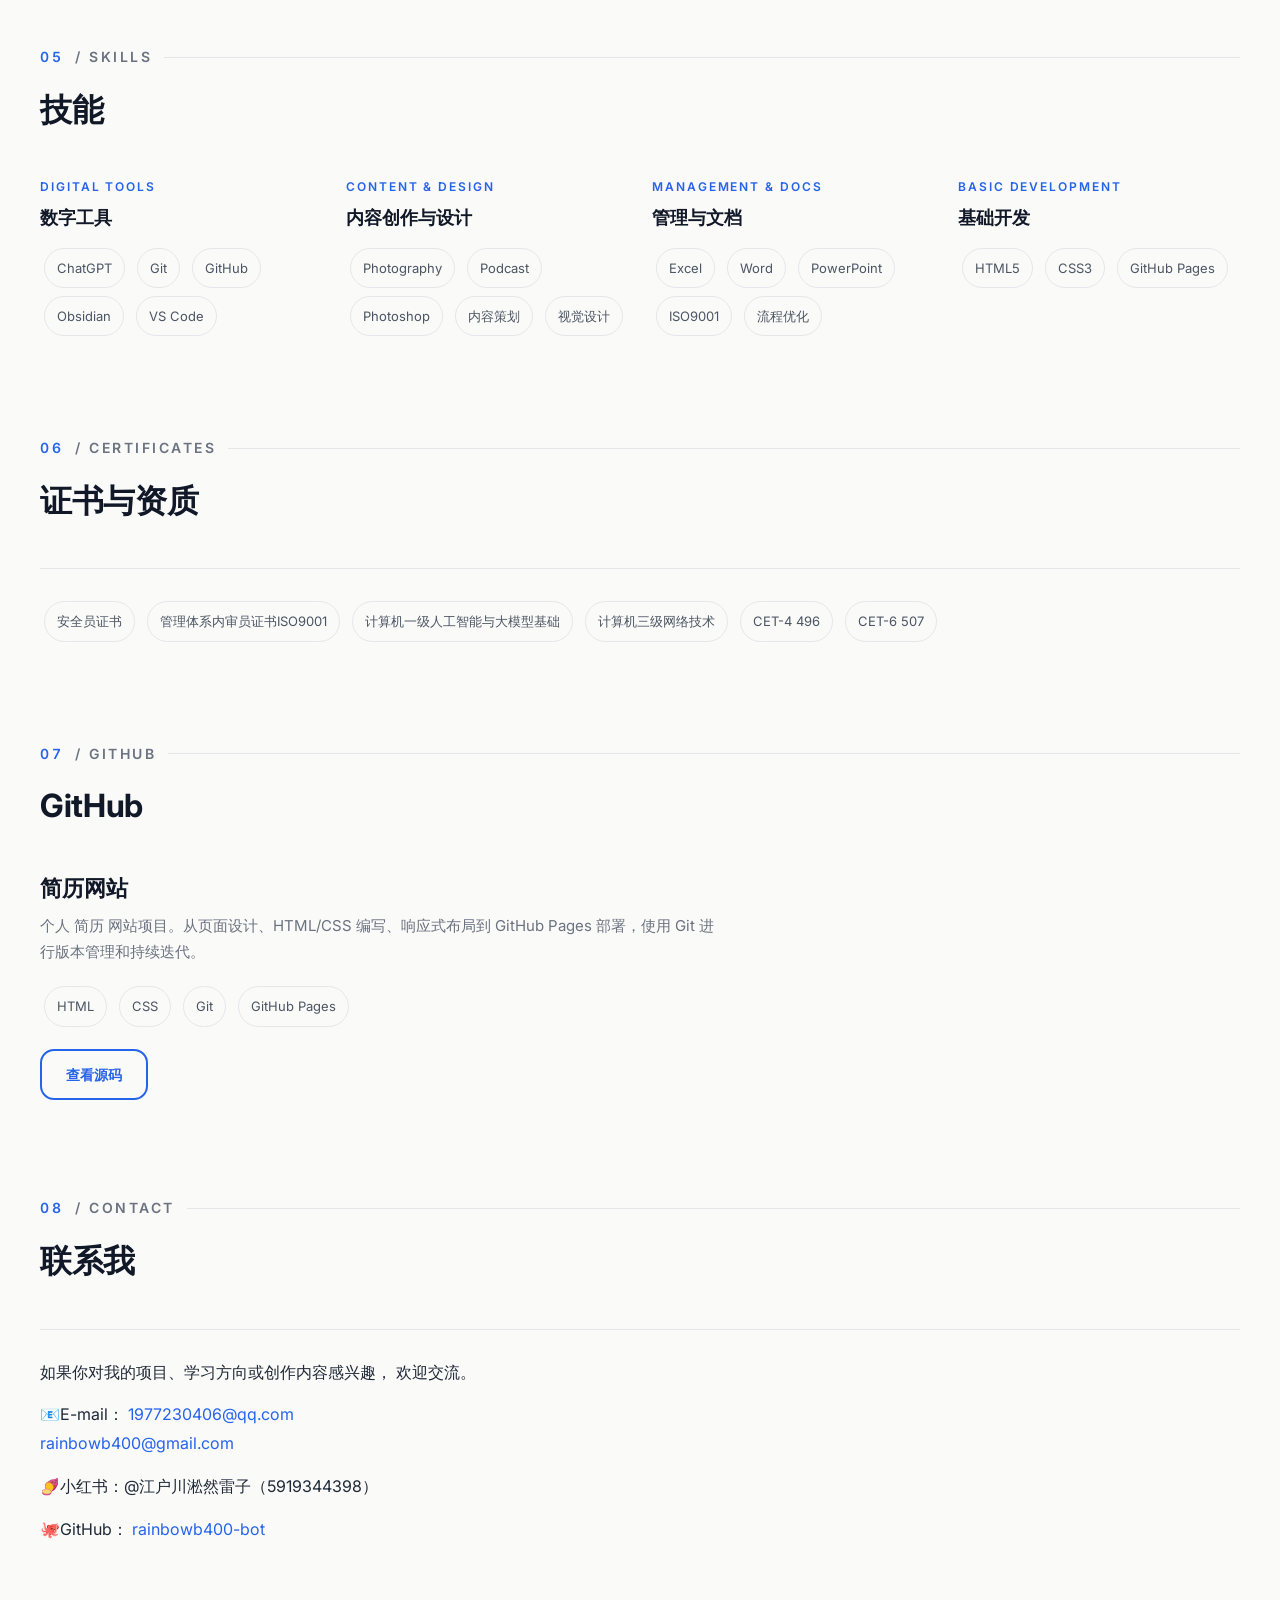
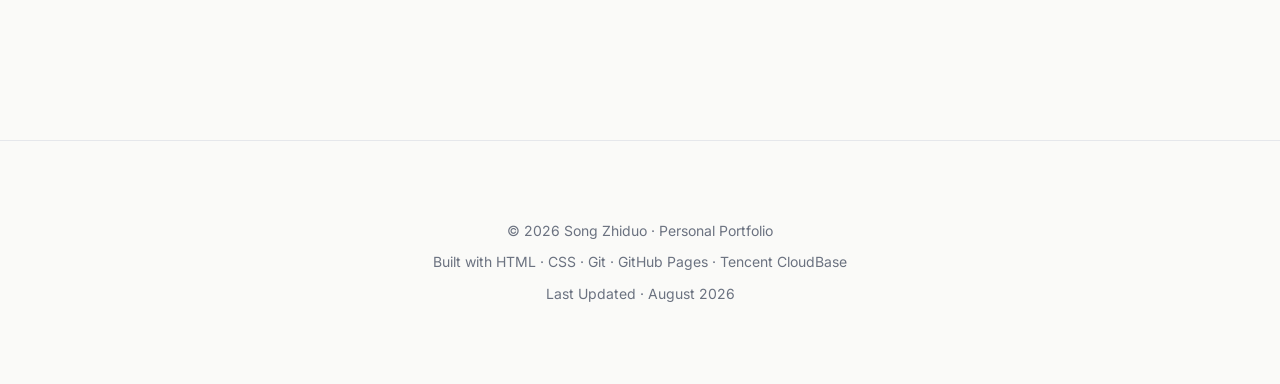
==== commit ed3a6d10: "perf: compress profile avatar to webp" ====
--- a/index.html
+++ b/index.html
@@ -167,13 +167,16 @@
         </div>
 
         <figure class="about-media">
-            <img
-                loading="lazy"
-                src="assets/profile/avatar.png"
-                width="1728"
-                height="2304"
-                alt="宋志铎"
-                class="about-avatar">
+            <picture>
+                <source type="image/webp" srcset="assets/profile/avatar.webp">
+                <img
+                    loading="lazy"
+                    src="assets/profile/avatar.png"
+                    width="960"
+                    height="1280"
+                    alt="宋志铎"
+                    class="about-avatar">
+            </picture>
             <figcaption>SONG ZHIDUO — 2026</figcaption>
         </figure>
 
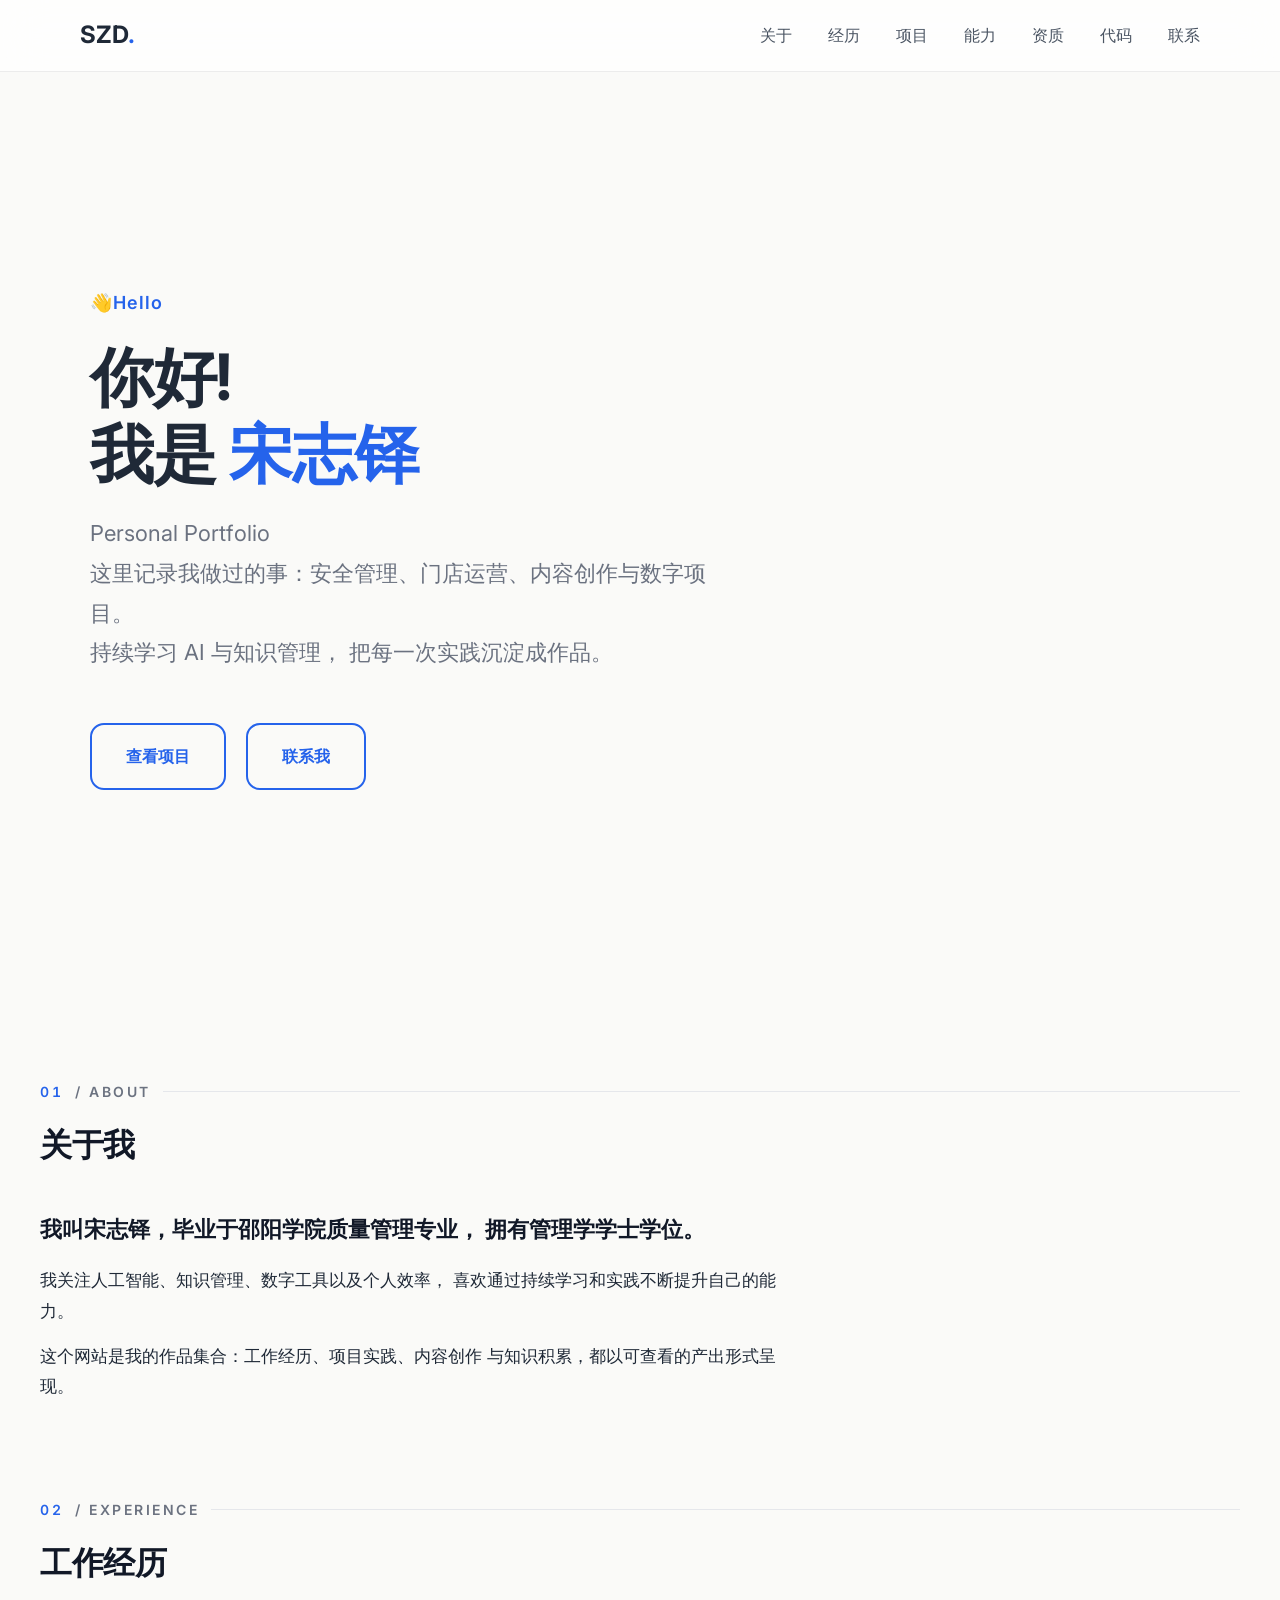
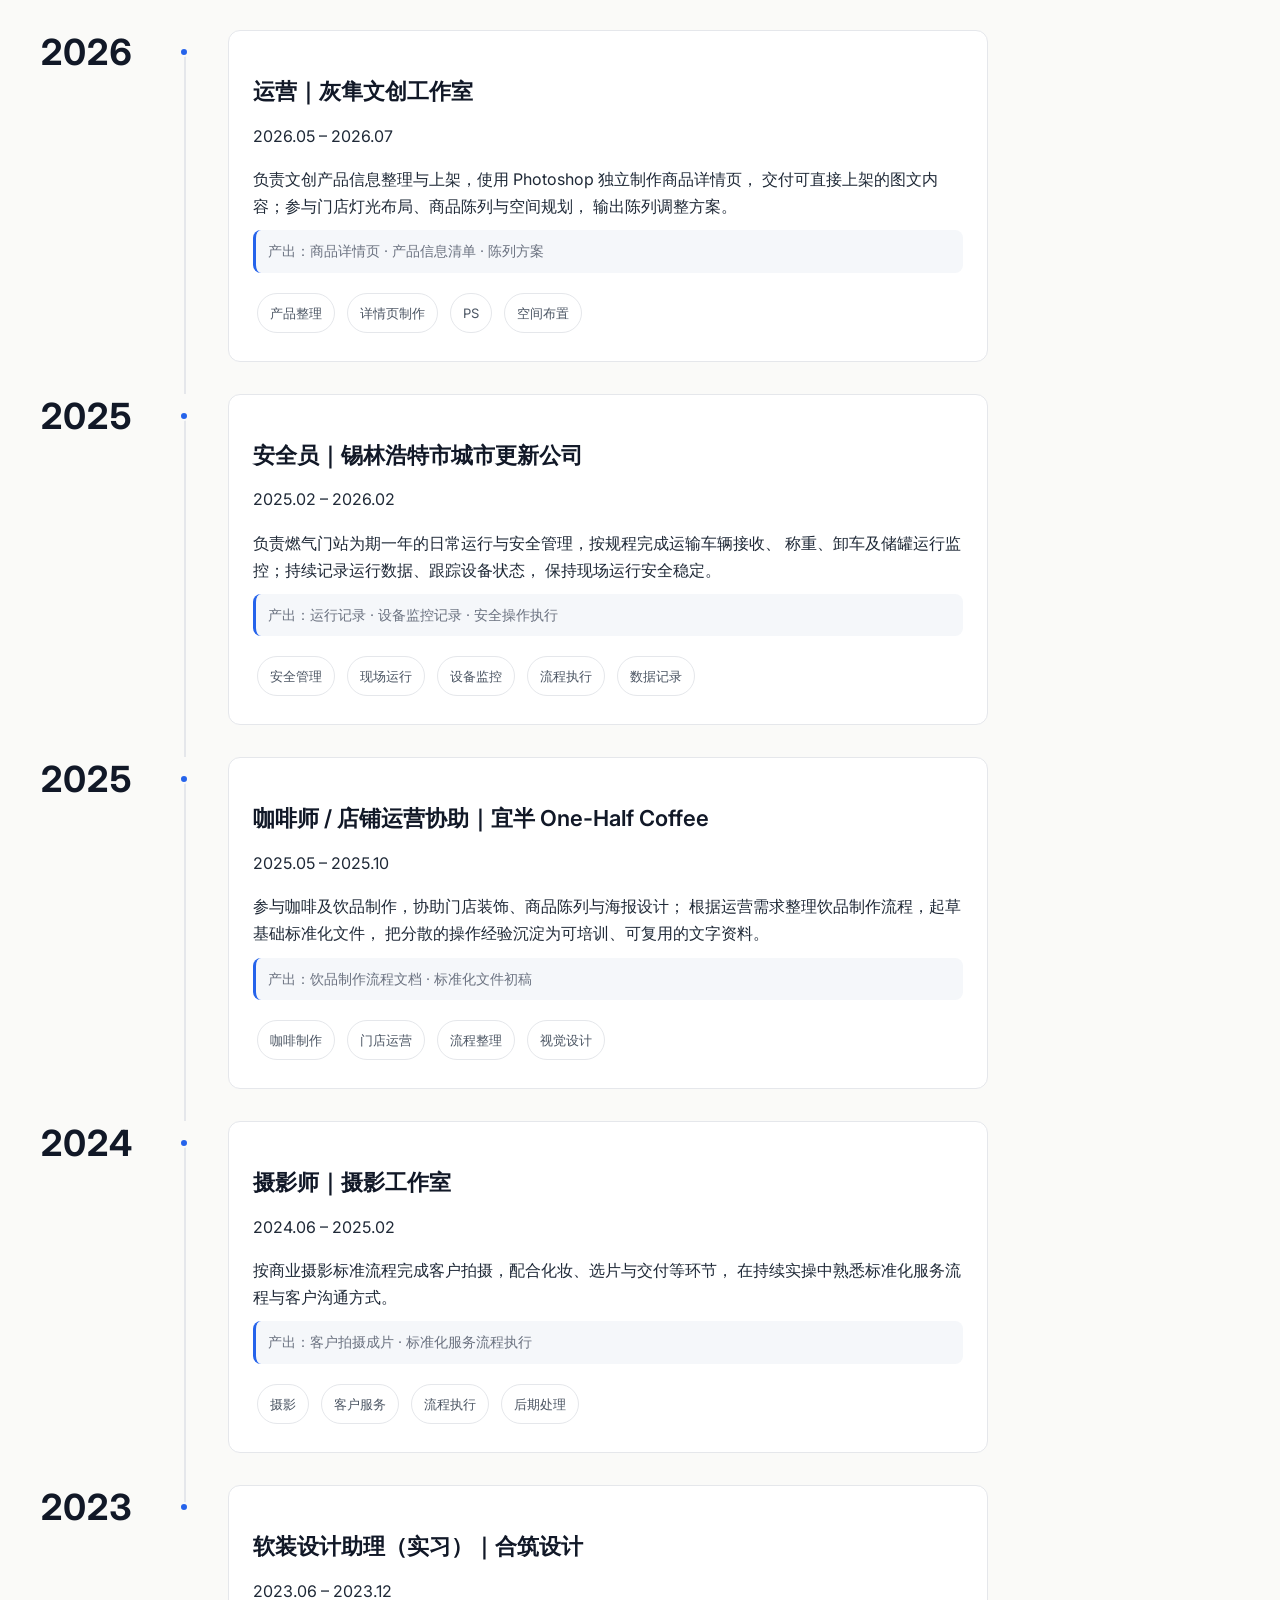
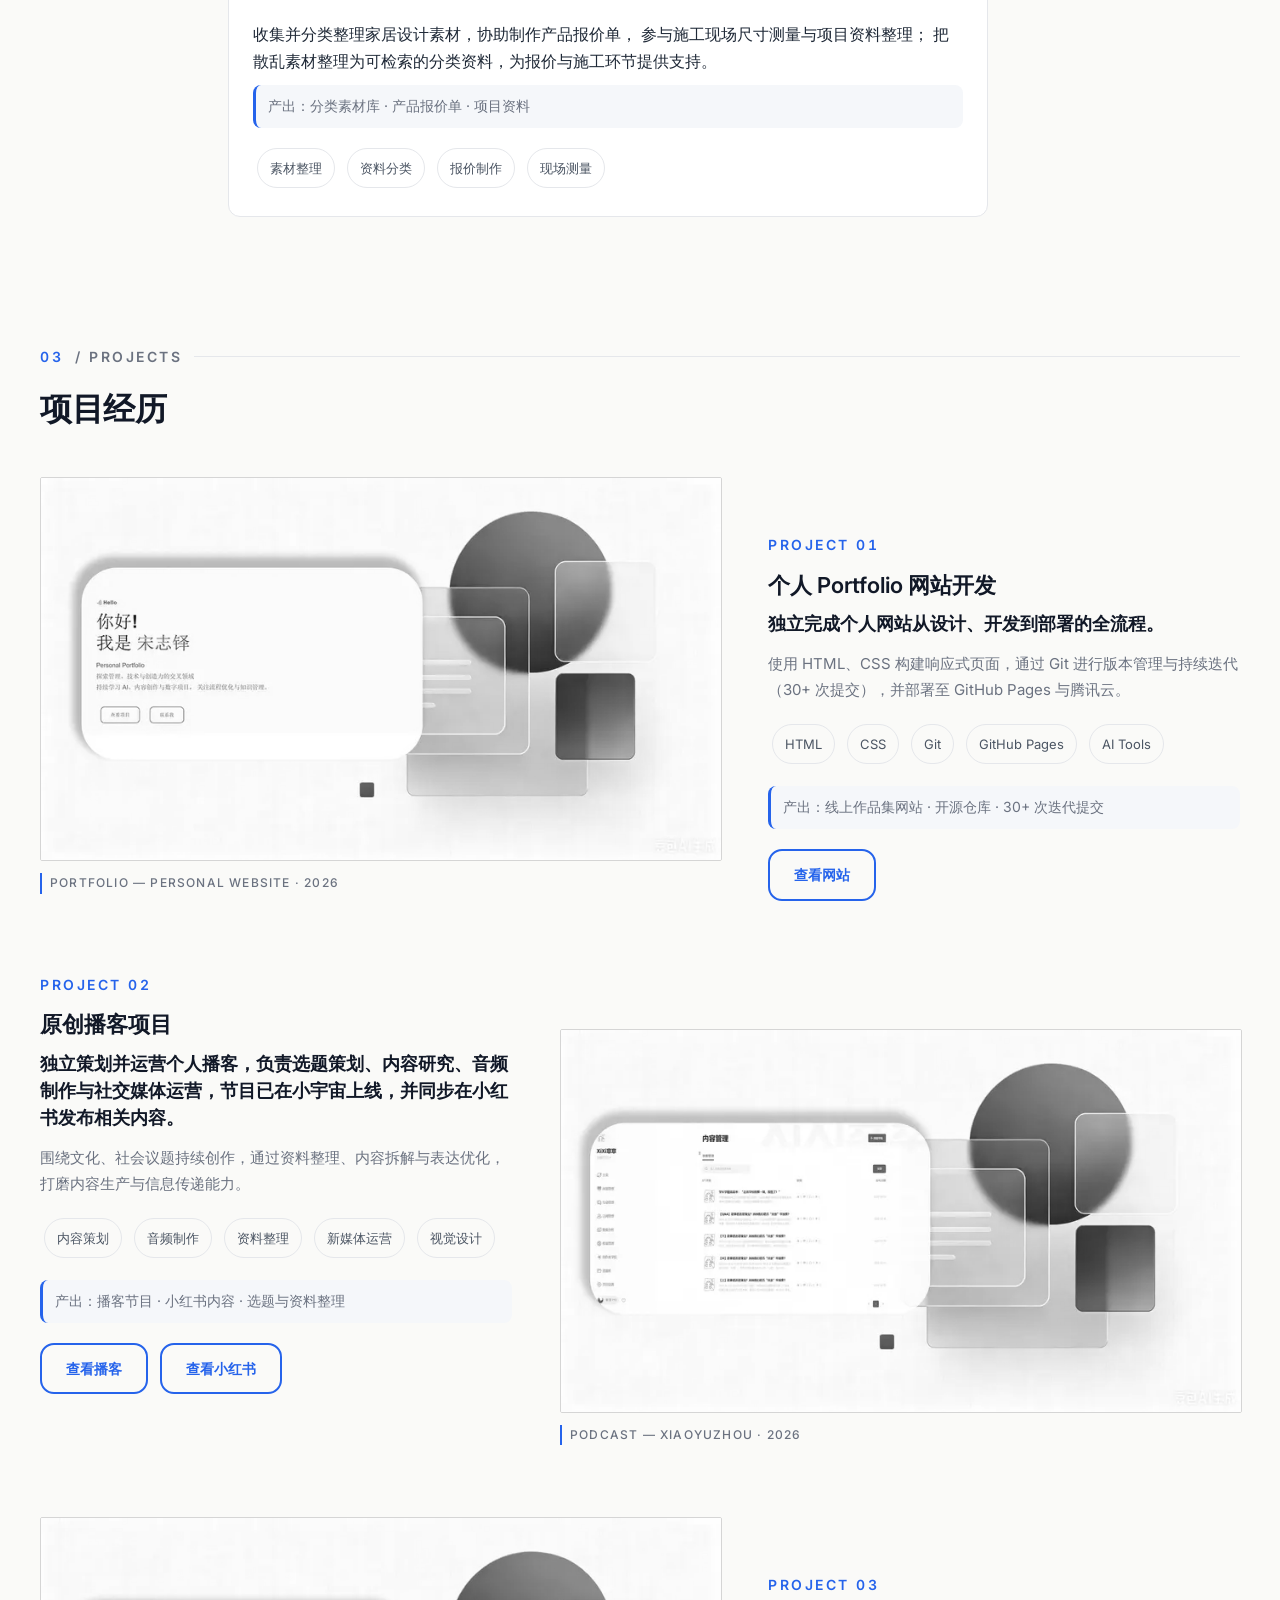
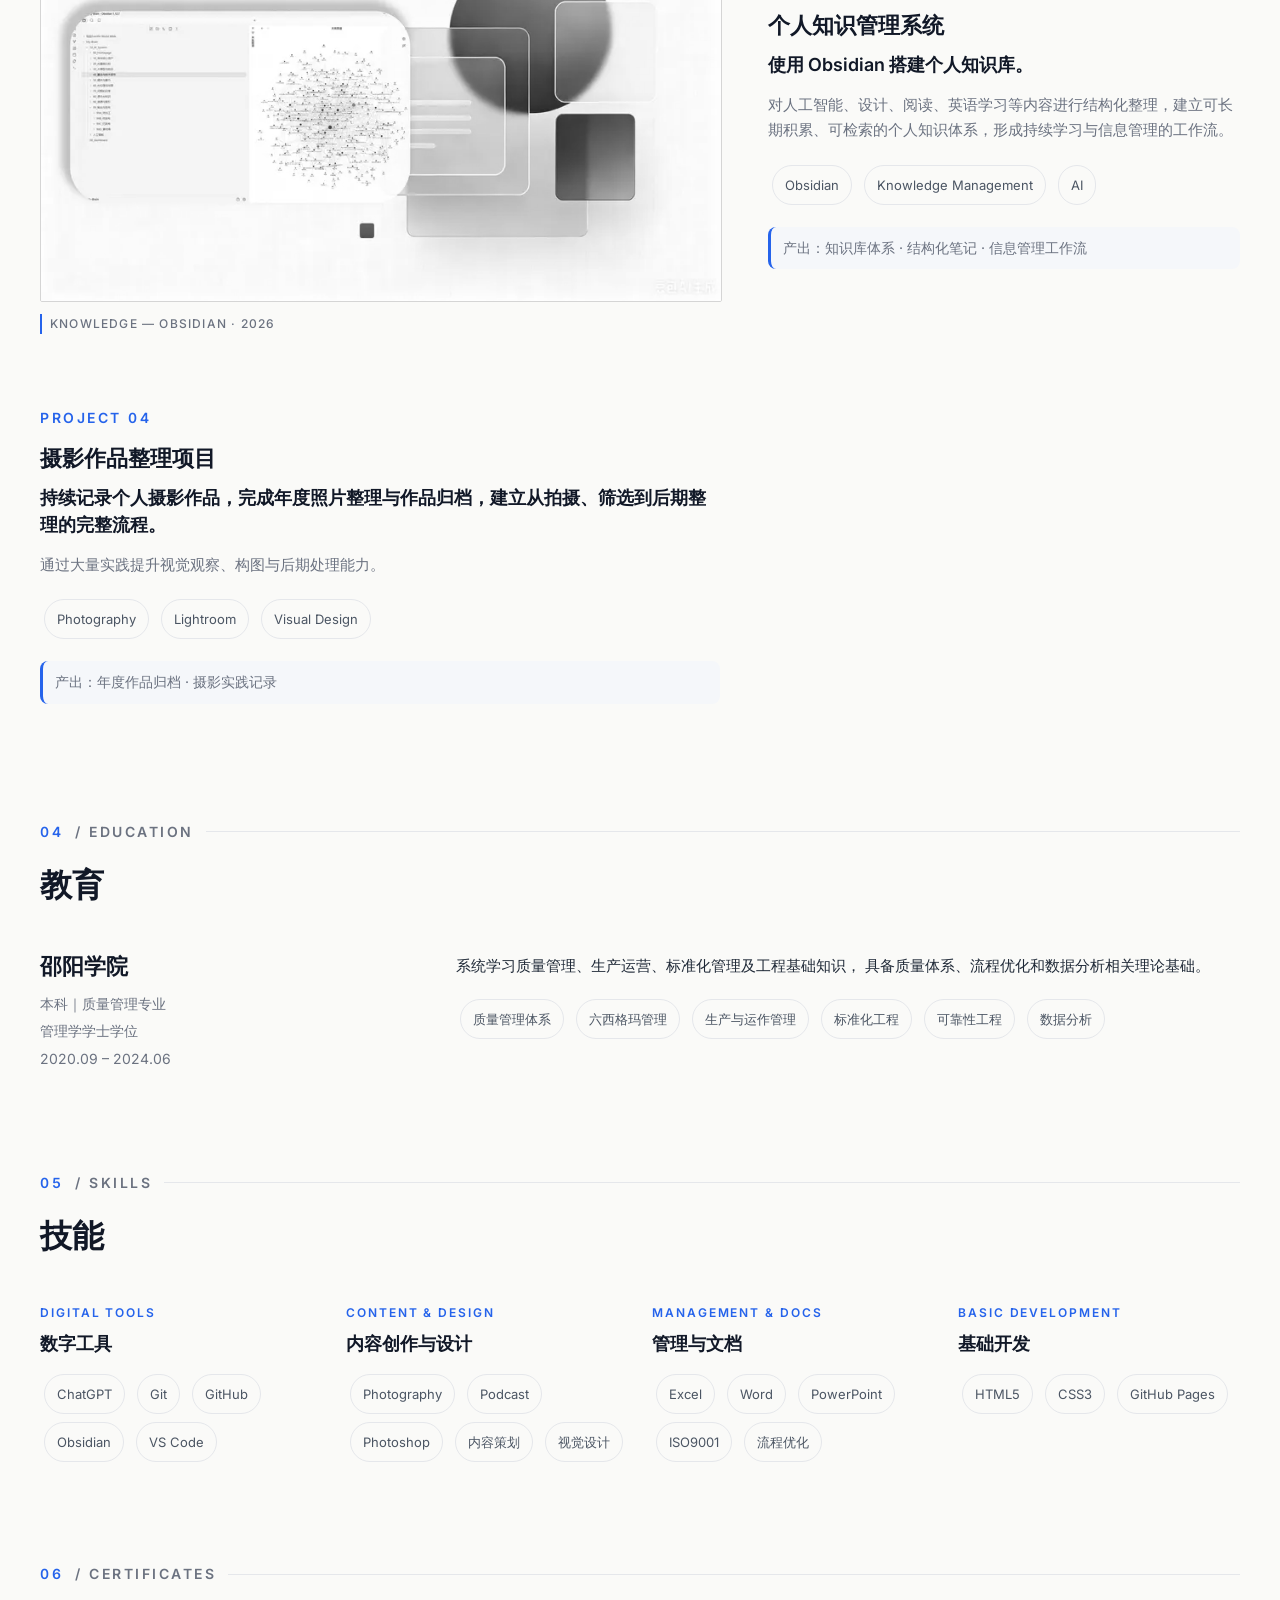
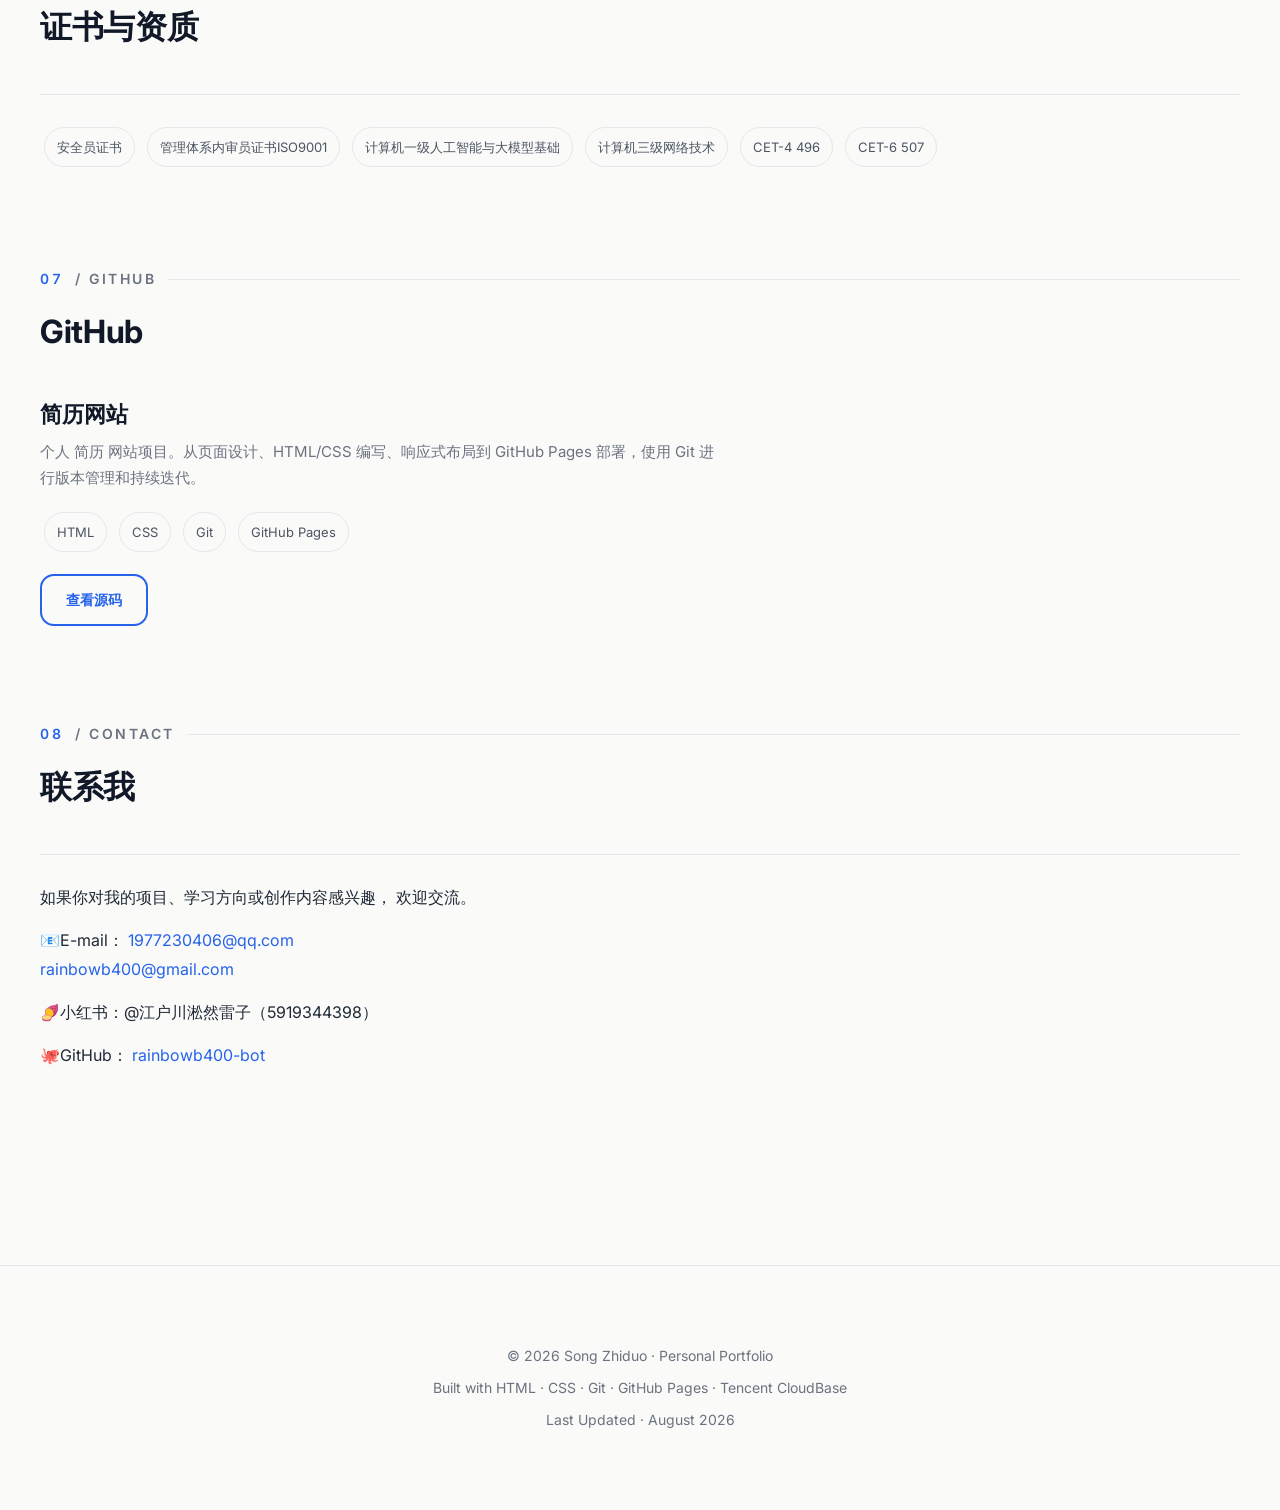
==== commit 7e77be0d: "style: remove profile avatar from about section" ====
--- a/index.html
+++ b/index.html
@@ -165,20 +165,6 @@
             </p>
 
         </div>
-
-        <figure class="about-media">
-            <picture>
-                <source type="image/webp" srcset="assets/profile/avatar.webp">
-                <img
-                    loading="lazy"
-                    src="assets/profile/avatar.png"
-                    width="960"
-                    height="1280"
-                    alt="宋志铎"
-                    class="about-avatar">
-            </picture>
-            <figcaption>SONG ZHIDUO — 2026</figcaption>
-        </figure>
 
     </div>
 
--- a/style.css
+++ b/style.css
@@ -711,8 +711,7 @@
 }
 
 
-.project-media figcaption,
-.about-media figcaption {
+.project-media figcaption {
 
     font-size: 12px;
 
@@ -1104,7 +1103,9 @@
 
 .about-text {
 
-    grid-column: 1 / span 7;
+    grid-column: 1 / span 8;
+
+    max-width: 760px;
 
     font-size: 17px;
 
@@ -1142,32 +1143,6 @@
 }
 
 
-.about-media {
-
-    grid-column: 8 / span 5;
-
-    margin: 0;
-
-}
-
-
-.about-avatar {
-
-    display: block;
-
-    width: 100%;
-
-    height: auto;
-
-    border: 1px solid var(--border-strong);
-
-    border-radius: 2px;
-
-    margin-bottom: 12px;
-
-}
-
-
 @media (max-width: 1024px) {
 
     .about-grid {
@@ -1178,22 +1153,11 @@
 
     }
 
-    .about-text,
-    .about-media {
+    .about-text {
 
         grid-column: 1 / -1;
 
-    }
-
-    .about-text {
-
         max-width: 720px;
-
-    }
-
-    .about-media {
-
-        max-width: 320px;
 
     }
 
@@ -1422,6 +1386,38 @@
 }
 
 /* ===================================
+   Interaction (grayscale reveal)
+=================================== */
+
+.project-media .project-cover {
+
+    filter: grayscale(1);
+
+    transition: filter 0.35s ease, border-color 0.35s ease;
+
+}
+
+
+.project-media:hover .project-cover {
+
+    filter: grayscale(0);
+
+    border-color: var(--accent-line);
+
+}
+
+
+@media (hover: none) {
+
+    .project-media .project-cover {
+
+        filter: none;
+
+    }
+
+}
+
+/* ===================================
    Footer
 =================================== */
 
